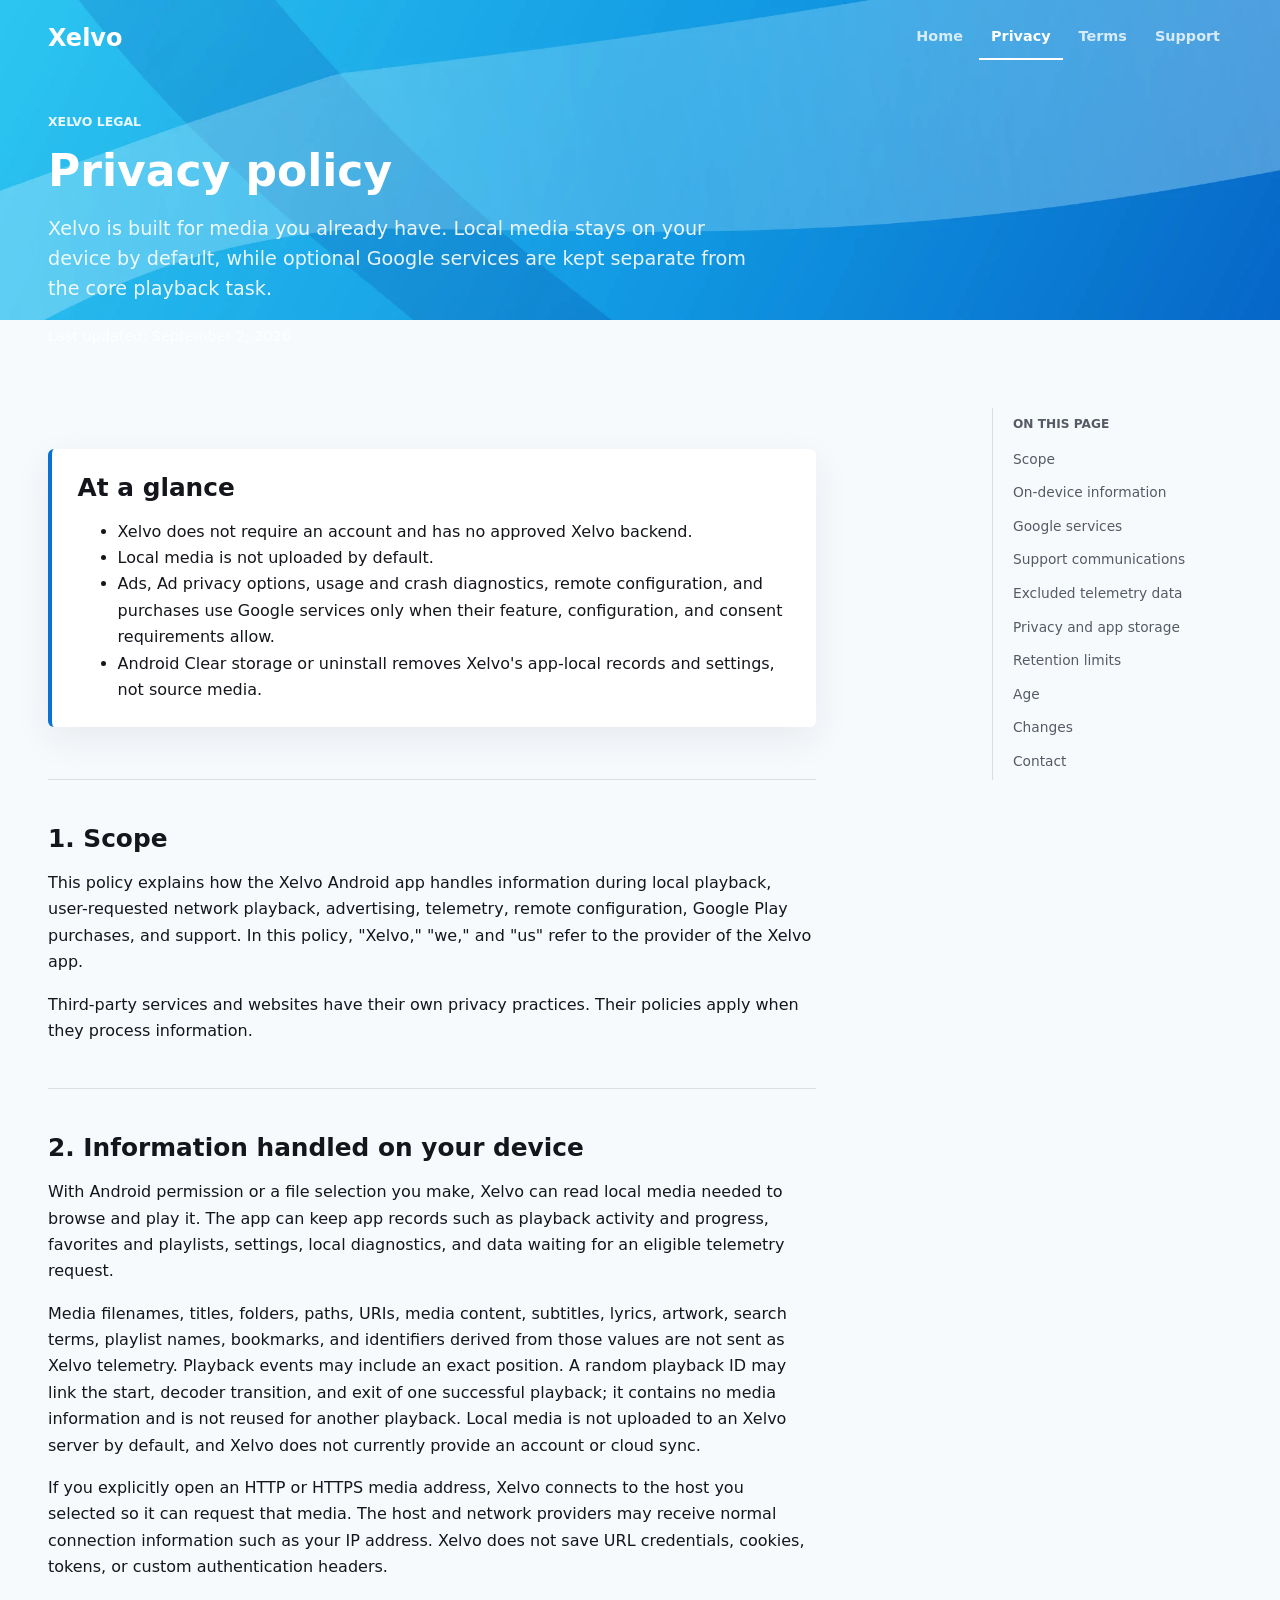
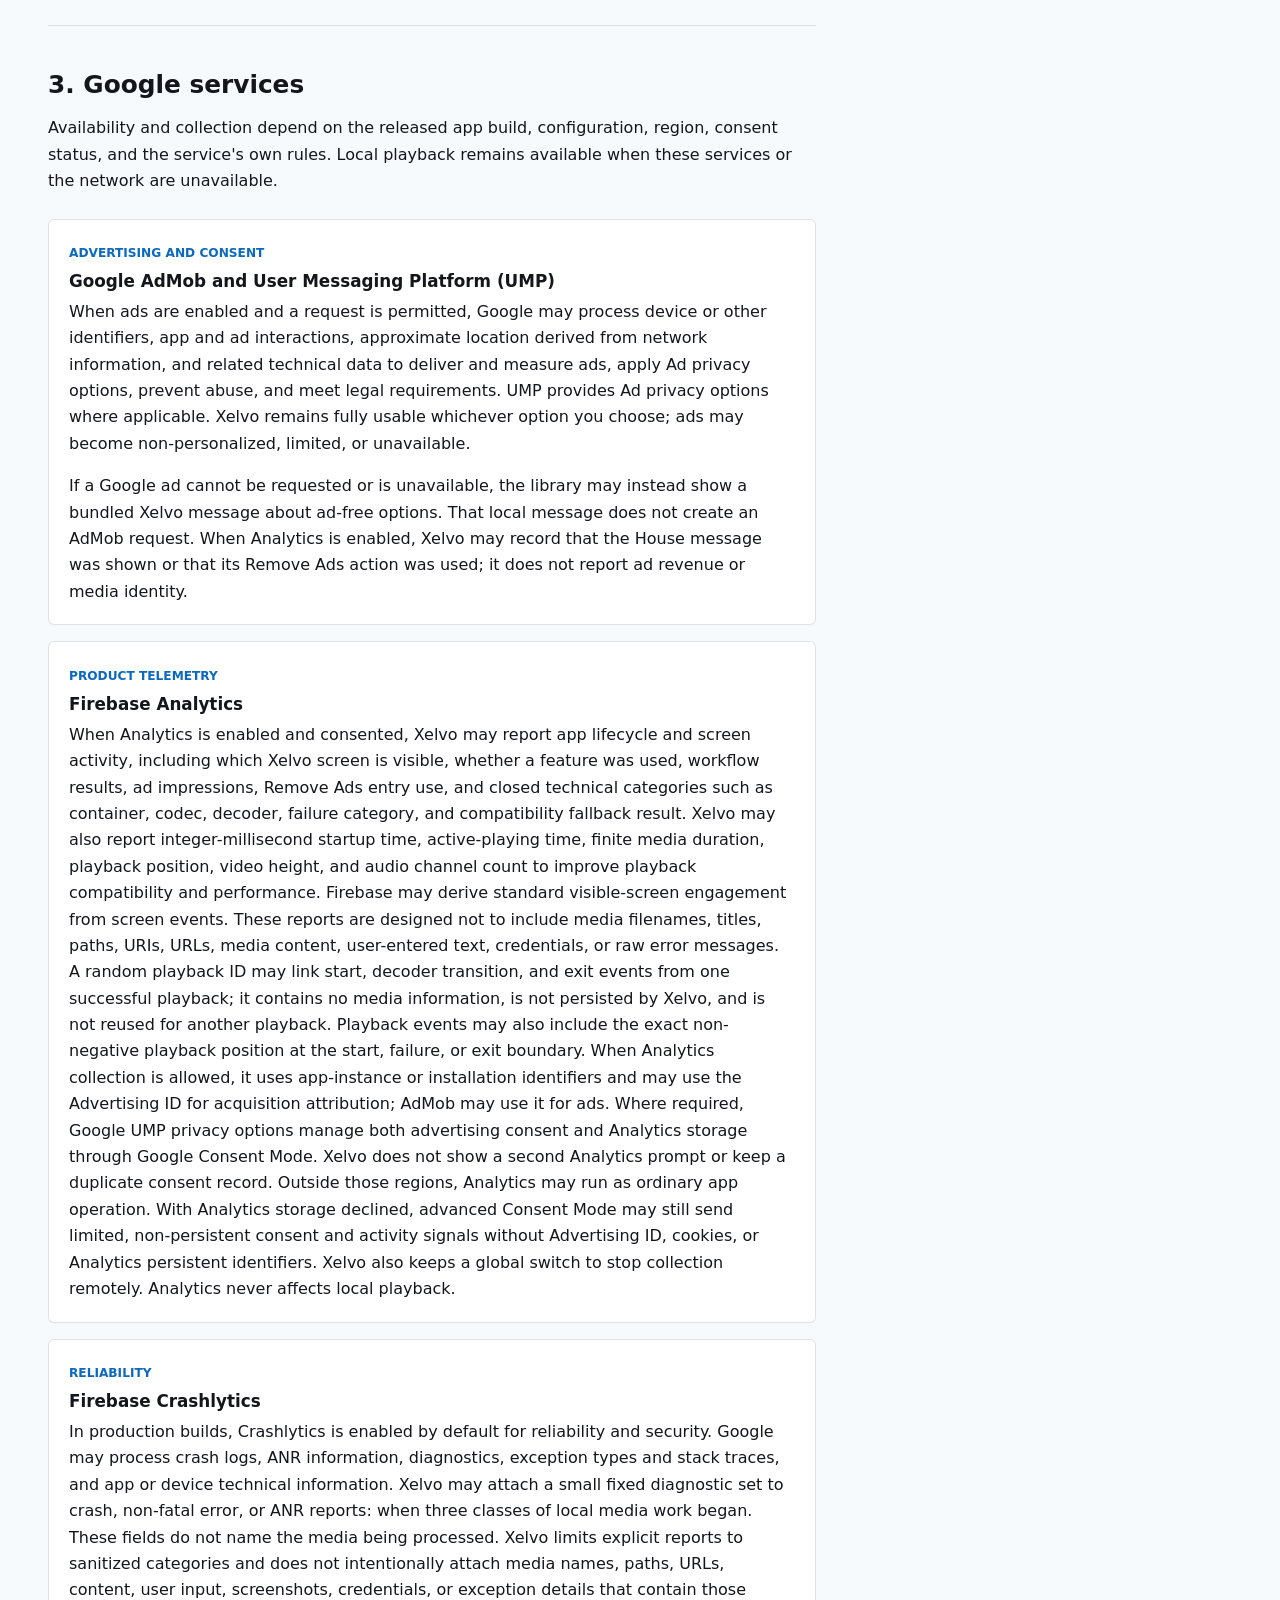
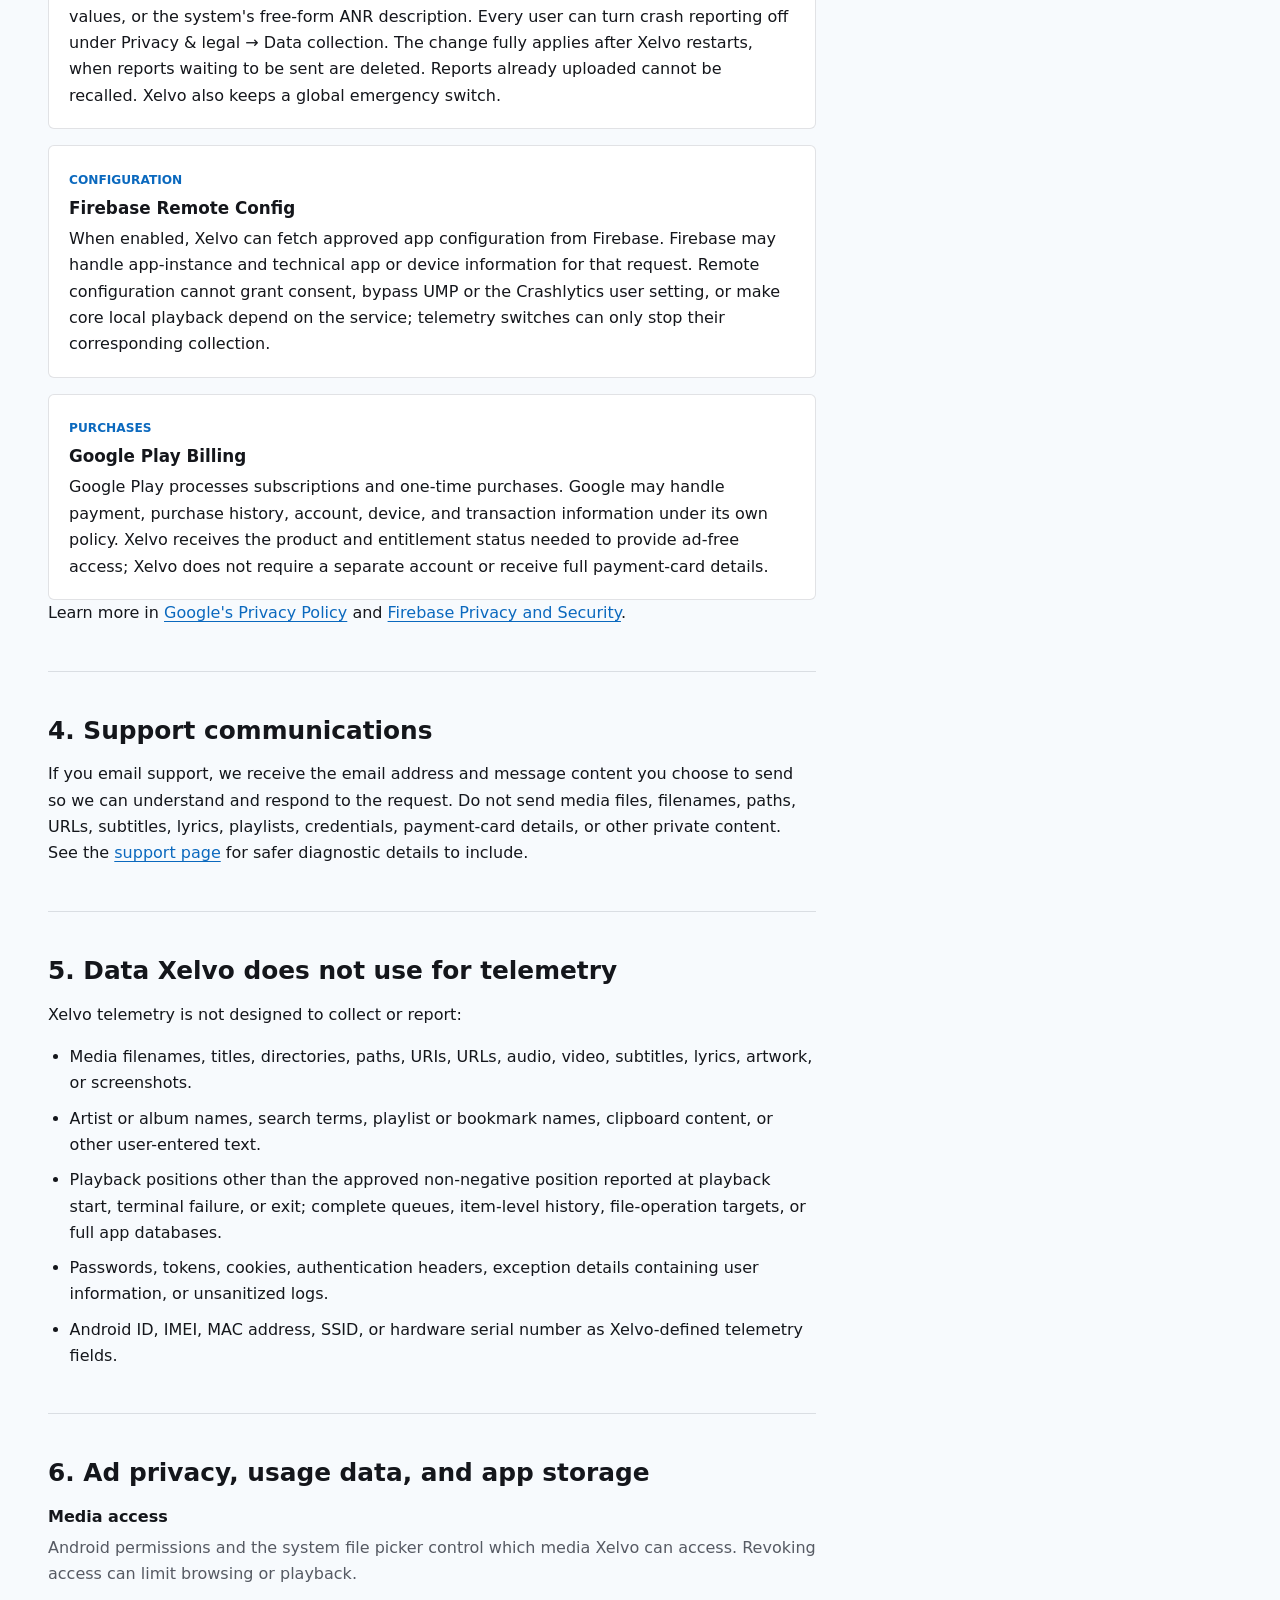
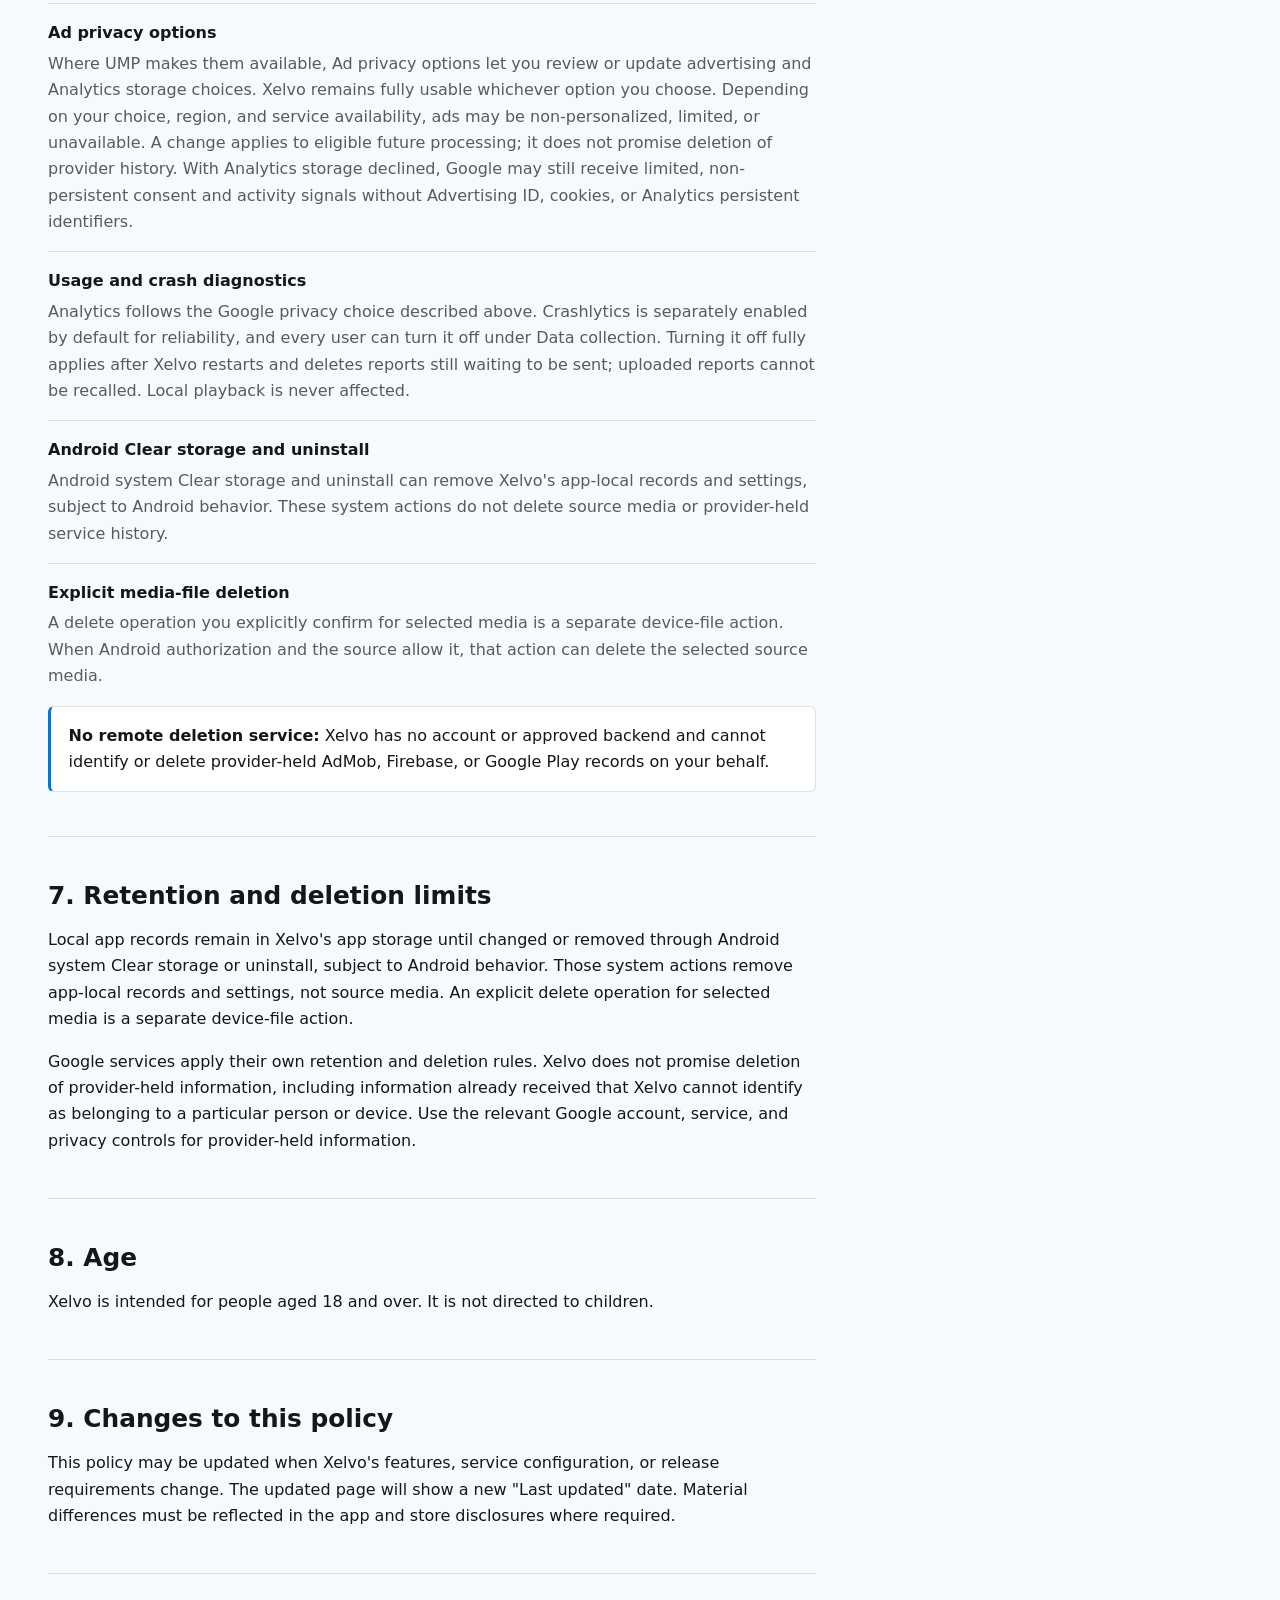
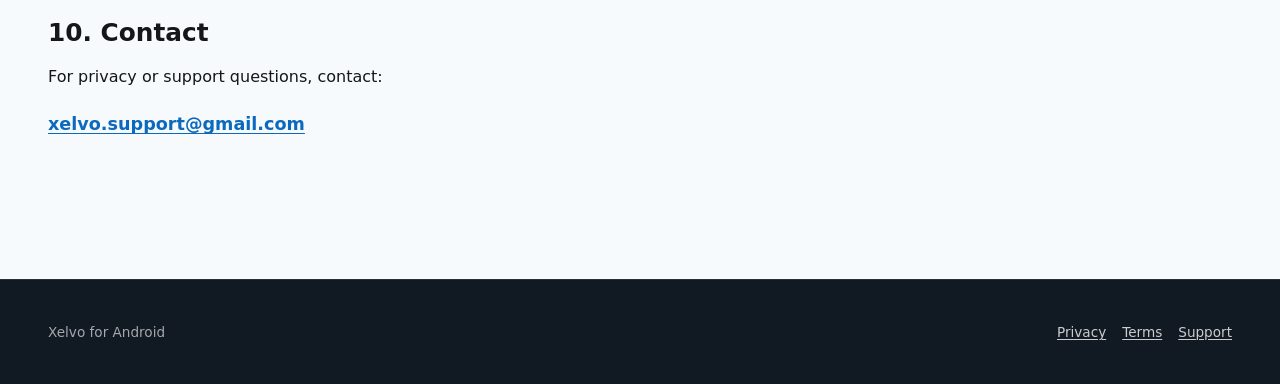
==== privacy.html @ 963b5c9e "Add files via upload" ====
<!doctype html>
<html lang="en">
  <head>
    <meta charset="utf-8">
    <meta name="viewport" content="width=device-width, initial-scale=1">
    <meta
      name="description"
      content="Privacy policy for Xelvo, an Android local media player."
    >
    <link rel="canonical" href="https://xelvo-org.github.io/privacy.html">
    <link rel="stylesheet" href="assets/site.css">
    <title>Privacy Policy | Xelvo</title>
  </head>
  <body>
    <a class="skip-link" href="#main-content">Skip to content</a>
    <header class="site-header">
      <div class="header-inner">
        <div class="identity-row">
          <a class="header-mark" href="index.html">Xelvo</a>
          <nav class="site-nav" aria-label="Primary">
            <ul>
              <li><a href="index.html">Home</a></li>
              <li><a href="privacy.html" aria-current="page">Privacy</a></li>
              <li><a href="terms.html">Terms</a></li>
              <li><a href="support.html">Support</a></li>
            </ul>
          </nav>
        </div>
      </div>
    </header>

    <div class="page-ribbon" aria-hidden="true"></div>

    <div class="page-shell">
      <main id="main-content" class="page-main">
        <header class="page-intro">
          <p class="eyebrow">Xelvo legal</p>
          <h1>Privacy policy</h1>
          <p class="lede">
            Xelvo is built for media you already have. Local media stays on your
            device by default, while optional Google services are kept separate
            from the core playback task.
          </p>
          <p class="meta">Last updated: September 2, 2026</p>
        </header>

        <div class="summary-band" aria-labelledby="privacy-summary">
          <h2 id="privacy-summary">At a glance</h2>
          <ul>
            <li>Xelvo does not require an account and has no approved Xelvo backend.</li>
            <li>Local media is not uploaded by default.</li>
            <li>
              Ads, Ad privacy options, usage and crash diagnostics, remote
              configuration, and purchases use Google services only when their
              feature, configuration, and consent requirements allow.
            </li>
            <li>
              Android Clear storage or uninstall removes Xelvo's app-local records
              and settings, not source media.
            </li>
          </ul>
        </div>

        <section id="scope" class="content-section">
          <h2>1. Scope</h2>
          <p>
            This policy explains how the Xelvo Android app handles information
            during local playback, user-requested network playback, advertising,
            telemetry, remote configuration, Google Play purchases, and support.
            In this policy, "Xelvo," "we," and "us" refer to the provider of the
            Xelvo app.
          </p>
          <p>
            Third-party services and websites have their own privacy practices.
            Their policies apply when they process information.
          </p>
        </section>

        <section id="on-device" class="content-section">
          <h2>2. Information handled on your device</h2>
          <p>
            With Android permission or a file selection you make, Xelvo can read
            local media needed to browse and play it. The app can keep app records
            such as playback activity and progress, favorites and playlists,
            settings, local diagnostics, and data waiting for an eligible
            telemetry request.
          </p>
          <p>
            Media filenames, titles, folders, paths, URIs, media content,
            subtitles, lyrics, artwork, search terms, playlist names, bookmarks,
            and identifiers derived from those values are not sent as Xelvo telemetry.
            Playback events may include an exact position. A random playback ID may link the
            start, decoder transition, and exit of one successful playback; it contains no
            media information and is not reused for another playback. Local
            media is not uploaded to an Xelvo server by default, and Xelvo does
            not currently provide an account or cloud sync.
          </p>
          <p>
            If you explicitly open an HTTP or HTTPS media address, Xelvo connects
            to the host you selected so it can request that media. The host and
            network providers may receive normal connection information such as
            your IP address. Xelvo does not save URL credentials, cookies, tokens,
            or custom authentication headers.
          </p>
        </section>

        <section id="services" class="content-section">
          <h2>3. Google services</h2>
          <p>
            Availability and collection depend on the released app build,
            configuration, region, consent status, and the service's own rules.
            Local playback remains available when these services or the network
            are unavailable.
          </p>

          <div class="service-list">
            <article class="service">
              <span class="service-label">Advertising and consent</span>
              <h3>Google AdMob and User Messaging Platform (UMP)</h3>
              <p>
                When ads are enabled and a request is permitted, Google may
                process device or other identifiers, app and ad interactions,
                approximate location derived from network information, and
                related technical data to deliver and measure ads, apply Ad
                privacy options, prevent abuse, and meet legal requirements. UMP
                provides Ad privacy options where applicable. Xelvo remains fully
                usable whichever option you choose; ads may become
                non-personalized, limited, or unavailable.
              </p>
              <p>If a Google ad cannot be requested or is unavailable, the library may instead show a bundled Xelvo message about ad-free options. That local message does not create an AdMob request. When Analytics is enabled, Xelvo may record that the House message was shown or that its Remove Ads action was used; it does not report ad revenue or media identity.</p>
            </article>

            <article class="service">
              <span class="service-label">Product telemetry</span>
              <h3>Firebase Analytics</h3>
              <p>
                When Analytics is enabled and consented, Xelvo may report app
                lifecycle and screen activity, including which Xelvo screen is visible,
                whether a feature was used, workflow results, ad impressions, Remove Ads entry use, and closed technical categories such as container, codec, decoder, failure
                category, and compatibility fallback result. Xelvo may also report integer-millisecond startup time, active-playing time, finite media duration, playback position, video height, and audio channel count to improve playback compatibility and performance. Firebase may derive standard
                visible-screen engagement from screen events. These reports are
                designed not to include media filenames, titles, paths, URIs, URLs,
                media content, user-entered text, credentials, or raw error messages.
                A random playback ID may link start, decoder transition, and exit events from one successful playback; it contains no media information, is not persisted by Xelvo, and is not reused for another playback. Playback events may also include the exact non-negative playback position at the start, failure, or exit boundary. When Analytics collection is
                allowed, it uses app-instance or installation identifiers and
                may use the Advertising ID for acquisition attribution; AdMob
                may use it for ads. Where required, Google UMP privacy options
                manage both advertising consent and Analytics storage through
                Google Consent Mode. Xelvo does not show a second Analytics
                prompt or keep a duplicate consent record. Outside those
                regions, Analytics may run as ordinary app operation. With
                Analytics storage declined, advanced Consent Mode may still
                send limited, non-persistent consent and activity signals
                without Advertising ID, cookies, or Analytics persistent
                identifiers. Xelvo also keeps a global switch to stop collection remotely.
                Analytics never affects local playback.
              </p>
            </article>

            <article class="service">
              <span class="service-label">Reliability</span>
              <h3>Firebase Crashlytics</h3>
              <p>
                In production builds, Crashlytics is enabled by default for
                reliability and security. Google may process crash logs, ANR information,
                diagnostics, exception types and stack traces, and app or device technical information. Xelvo
                may attach a small fixed diagnostic set to crash, non-fatal
                error, or ANR reports: when three classes of local media work
                began. These fields do not name the media being processed.
                Xelvo limits explicit reports to
                sanitized categories and does not
                intentionally attach media names, paths, URLs, content, user
                input, screenshots, credentials, or exception details that contain those values, or the system's
                free-form ANR description. Every user can turn
                crash reporting off under Privacy &amp; legal → Data
                collection. The change fully applies after Xelvo restarts, when
                reports waiting to be sent are deleted.
                Reports already uploaded cannot be recalled. Xelvo also keeps
                a global emergency switch.
              </p>
            </article>

            <article class="service">
              <span class="service-label">Configuration</span>
              <h3>Firebase Remote Config</h3>
              <p>
                When enabled, Xelvo can fetch approved app configuration from
                Firebase. Firebase may handle app-instance and technical app or
                device information for that request. Remote configuration cannot
                grant consent, bypass UMP or the Crashlytics user setting, or
                make core local playback depend on the service; telemetry
                switches can only stop their corresponding collection.
              </p>
            </article>

            <article class="service">
              <span class="service-label">Purchases</span>
              <h3>Google Play Billing</h3>
              <p>
                Google Play processes subscriptions and one-time purchases.
                Google may handle payment, purchase history, account, device, and
                transaction information under its own policy. Xelvo receives the
                product and entitlement status needed to provide ad-free access;
                Xelvo does not require a separate account or receive full
                payment-card details.
              </p>
            </article>
          </div>

          <p>
            Learn more in
            <a href="https://policies.google.com/privacy">Google's Privacy Policy</a>
            and
            <a href="https://firebase.google.com/support/privacy">Firebase Privacy and Security</a>.
          </p>
        </section>

        <section id="support" class="content-section">
          <h2>4. Support communications</h2>
          <p>
            If you email support, we receive the email address and message content
            you choose to send so we can understand and respond to the request.
            Do not send media files, filenames, paths, URLs, subtitles, lyrics,
            playlists, credentials, payment-card details, or other private
            content. See the <a href="support.html">support page</a> for safer
            diagnostic details to include.
          </p>
        </section>

        <section id="excluded-data" class="content-section">
          <h2>5. Data Xelvo does not use for telemetry</h2>
          <p>Xelvo telemetry is not designed to collect or report:</p>
          <ul>
            <li>
              Media filenames, titles, directories, paths, URIs, URLs, audio,
              video, subtitles, lyrics, artwork, or screenshots.
            </li>
            <li>
              Artist or album names, search terms, playlist or bookmark names,
              clipboard content, or other user-entered text.
            </li>
            <li>
              Playback positions other than the approved non-negative position
              reported at playback start, terminal failure, or exit; complete queues, item-level history,
              file-operation targets, or full app databases.
            </li>
            <li>
              Passwords, tokens, cookies, authentication headers, exception
              details containing user information, or unsanitized logs.
            </li>
            <li>
              Android ID, IMEI, MAC address, SSID, or hardware serial number as
              Xelvo-defined telemetry fields.
            </li>
          </ul>
        </section>

        <section id="controls" class="content-section">
          <h2>6. Ad privacy, usage data, and app storage</h2>
          <dl class="plain-definition">
            <div>
              <dt>Media access</dt>
              <dd>
                Android permissions and the system file picker control which media
                Xelvo can access. Revoking access can limit browsing or playback.
              </dd>
            </div>
            <div>
              <dt>Ad privacy options</dt>
              <dd>
                Where UMP makes them available, Ad privacy options let you review
                or update advertising and Analytics storage choices. Xelvo
                remains fully usable whichever option you choose. Depending on
                your choice, region, and service availability, ads may be
                non-personalized, limited, or unavailable. A change applies to
                eligible future processing; it does not promise deletion of
                provider history. With Analytics storage declined, Google may
                still receive limited, non-persistent consent and activity
                signals without Advertising ID, cookies, or Analytics
                persistent identifiers.
              </dd>
            </div>
            <div>
              <dt>Usage and crash diagnostics</dt>
              <dd>
                Analytics follows the Google privacy choice described above.
                Crashlytics is separately enabled by default for reliability,
                and every user can turn it off under Data collection. Turning it
                off fully applies after Xelvo restarts and deletes reports still
                waiting to be sent; uploaded reports cannot be recalled. Local
                playback is never affected.
              </dd>
            </div>
            <div>
              <dt>Android Clear storage and uninstall</dt>
              <dd>
                Android system Clear storage and uninstall can remove Xelvo's
                app-local records and settings, subject to Android behavior.
                These system actions do not delete source media or provider-held
                service history.
              </dd>
            </div>
            <div>
              <dt>Explicit media-file deletion</dt>
              <dd>
                A delete operation you explicitly confirm for selected media is a
                separate device-file action. When Android authorization and the
                source allow it, that action can delete the selected source media.
              </dd>
            </div>
          </dl>

          <p class="note">
            <strong>No remote deletion service:</strong> Xelvo has no account or
            approved backend and cannot identify or delete provider-held AdMob,
            Firebase, or Google Play records on your behalf.
          </p>
        </section>

        <section id="retention" class="content-section">
          <h2>7. Retention and deletion limits</h2>
          <p>
            Local app records remain in Xelvo's app storage until changed or
            removed through Android system Clear storage or uninstall, subject to
            Android behavior. Those system actions remove app-local records and
            settings, not source media. An explicit delete operation for selected
            media is a separate device-file action.
          </p>
          <p>
            Google services apply their own retention and deletion rules. Xelvo
            does not promise deletion of provider-held information, including
            information already received that Xelvo cannot identify as belonging
            to a particular person or device. Use the relevant Google account,
            service, and privacy controls for provider-held information.
          </p>
        </section>

        <section id="age" class="content-section">
          <h2>8. Age</h2>
          <p>
            Xelvo is intended for people aged 18 and over. It is not directed to
            children.
          </p>
        </section>

        <section id="changes" class="content-section">
          <h2>9. Changes to this policy</h2>
          <p>
            This policy may be updated when Xelvo's features, service
            configuration, or release requirements change. The updated page will
            show a new "Last updated" date. Material differences must be reflected
            in the app and store disclosures where required.
          </p>
        </section>

        <section id="contact" class="content-section">
          <h2>10. Contact</h2>
          <p>For privacy or support questions, contact:</p>
          <p class="contact-line">
            <a href="mailto:xelvo.support@gmail.com">xelvo.support@gmail.com</a>
          </p>
        </section>
      </main>

      <nav class="toc" aria-label="On this page">
        <p class="toc-title">On this page</p>
        <ul>
          <li><a href="#scope">Scope</a></li>
          <li><a href="#on-device">On-device information</a></li>
          <li><a href="#services">Google services</a></li>
          <li><a href="#support">Support communications</a></li>
          <li><a href="#excluded-data">Excluded telemetry data</a></li>
          <li><a href="#controls">Privacy and app storage</a></li>
          <li><a href="#retention">Retention limits</a></li>
          <li><a href="#age">Age</a></li>
          <li><a href="#changes">Changes</a></li>
          <li><a href="#contact">Contact</a></li>
        </ul>
      </nav>
    </div>

    <footer class="site-footer">
      <div class="footer-inner">
        <p class="footer-copy">Xelvo for Android</p>
        <nav aria-label="Footer">
          <ul class="footer-nav">
            <li><a href="privacy.html">Privacy</a></li>
            <li><a href="terms.html">Terms</a></li>
            <li><a href="support.html">Support</a></li>
          </ul>
        </nav>
      </div>
    </footer>
  </body>
</html>
---- assets/site.css ----
:root {
  color-scheme: light;
  --paper: #f7fafd;
  --surface: #ffffff;
  --ink: #14161b;
  --muted: #565a63;
  --line: rgba(14, 23, 41, 0.12);
  --brand: #0873d5;
  --brand-strong: #0b69be;
  --brand-soft: rgba(8, 115, 213, 0.07);
  --focus: #0873d5;
  --ribbon-art: url("xelvo-ribbon.webp");
  --content: 74rem;
  --text: 48rem;
}

* {
  box-sizing: border-box;
}

html {
  width: 100%;
  max-width: 100%;
  scroll-behavior: smooth;
}

body {
  width: 100%;
  max-width: 100%;
  min-width: 0;
  margin: 0;
  overflow-x: hidden;
  background: var(--paper);
  color: var(--ink);
  font-family:
    Inter, ui-sans-serif, system-ui, -apple-system, BlinkMacSystemFont, "Segoe UI",
    sans-serif;
  font-size: 1rem;
  line-height: 1.65;
  text-rendering: optimizeLegibility;
}

.home-page {
  display: grid;
  min-height: 100svh;
  grid-template-rows: auto minmax(0, 1fr) auto;
  background-color: var(--brand);
  background-image: var(--ribbon-art);
  background-position: right center;
  background-repeat: no-repeat;
  background-size: cover;
}

a {
  color: var(--brand-strong);
  text-decoration-thickness: 0.08em;
  text-underline-offset: 0.18em;
}

a:hover {
  color: var(--brand);
}

a:focus-visible,
button:focus-visible {
  border-radius: 2px;
  outline: 3px solid var(--focus);
  outline-offset: 3px;
}

.skip-link {
  position: fixed;
  z-index: 100;
  top: 0.75rem;
  left: 0.75rem;
  padding: 0.65rem 0.85rem;
  background: var(--ink);
  color: var(--surface);
  transform: translateY(-180%);
}

.skip-link:focus {
  color: var(--surface);
  transform: translateY(0);
}

.site-header {
  position: absolute;
  z-index: 10;
  width: 100%;
  background: transparent;
}

.header-inner {
  width: min(calc(100vw - 2.5rem), var(--content));
  margin: 0 auto;
}

.identity-row {
  display: flex;
  min-height: 4.75rem;
  align-items: center;
  justify-content: space-between;
  gap: 1.5rem;
}

.header-mark {
  flex: 0 0 auto;
  color: var(--surface);
  font-size: 1.5rem;
  font-weight: 800;
  line-height: 1;
  text-decoration: none;
}

.header-mark:hover {
  color: var(--surface);
}

.site-nav ul,
.footer-nav {
  display: flex;
  margin: 0;
  padding: 0;
  align-items: center;
  gap: 0.25rem;
  list-style: none;
}

.site-nav a {
  display: block;
  padding: 0.55rem 0.75rem;
  border-bottom: 2px solid transparent;
  color: rgba(255, 255, 255, 0.78);
  font-size: 0.9rem;
  font-weight: 650;
  text-decoration: none;
}

.site-nav a:hover {
  color: var(--surface);
}

.site-nav a[aria-current="page"] {
  border-bottom-color: var(--surface);
  color: var(--surface);
}

.page-ribbon {
  width: 100vw;
  max-width: 100vw;
  min-height: 20rem;
  background-color: var(--brand);
  background-image: var(--ribbon-art);
  background-position: center;
  background-repeat: no-repeat;
  background-size: cover;
}

.page-shell {
  display: grid;
  width: min(calc(100vw - 2.5rem), var(--content));
  margin: -13rem auto 0;
  grid-template-columns: minmax(0, 1fr) 15rem;
  gap: 5rem;
}

.page-main {
  min-width: 0;
  padding: 0 0 6rem;
}

.page-intro {
  min-height: 13rem;
  max-width: var(--text);
  padding: 0 0 2.75rem;
  color: var(--surface);
}

.support-page .page-ribbon {
  min-height: 23rem;
}

.support-page .page-shell {
  margin-top: -16rem;
}

.support-page .page-intro {
  min-height: 16rem;
}

.eyebrow {
  margin: 0 0 0.8rem;
  color: var(--brand);
  font-size: 0.78rem;
  font-weight: 800;
  letter-spacing: 0;
  text-transform: uppercase;
}

h1,
h2,
h3 {
  margin-top: 0;
  color: var(--ink);
  line-height: 1.2;
  letter-spacing: 0;
}

h1 {
  max-width: 18ch;
  margin-bottom: 1rem;
  font-size: 2.75rem;
  font-weight: 760;
}

.page-intro h1,
.page-intro .eyebrow,
.page-intro .lede,
.page-intro .meta {
  color: var(--surface);
}

.page-intro .eyebrow,
.page-intro .lede,
.page-intro .meta {
  opacity: 0.9;
}

h2 {
  margin-bottom: 1rem;
  font-size: 1.55rem;
  font-weight: 740;
}

h3 {
  margin-bottom: 0.5rem;
  font-size: 1.05rem;
  font-weight: 730;
}

p,
ul,
ol,
dl {
  margin-top: 0;
}

.lede {
  max-width: 44rem;
  margin-bottom: 1.35rem;
  color: var(--muted);
  font-size: 1.2rem;
  line-height: 1.55;
}

.meta {
  margin-bottom: 0;
  color: var(--muted);
  font-size: 0.9rem;
}

.summary-band {
  max-width: var(--text);
  margin: 3.5rem 0 3.25rem;
  padding: 1.5rem 1.6rem;
  border: 0;
  border-left: 4px solid var(--brand);
  border-radius: 6px;
  background: var(--surface);
  box-shadow: 0 12px 36px rgba(14, 23, 41, 0.07);
}

.summary-band p:last-child,
.summary-band ul:last-child {
  margin-bottom: 0;
}

.content-section {
  max-width: var(--text);
  padding: 2.75rem 0;
  border-top: 1px solid var(--line);
  scroll-margin-top: 1.5rem;
}

.content-section > :last-child {
  margin-bottom: 0;
}

.content-section li + li {
  margin-top: 0.55rem;
}

.content-section ul,
.content-section ol {
  padding-left: 1.35rem;
}

.service-list {
  display: grid;
  gap: 1rem;
  margin: 1.5rem 0 0;
}

.service {
  padding: 1.2rem 1.25rem;
  border: 1px solid var(--line);
  border-radius: 6px;
  background: var(--surface);
}

.service p:last-child {
  margin-bottom: 0;
}

.service-label {
  display: inline-block;
  margin-bottom: 0.5rem;
  color: var(--brand-strong);
  font-size: 0.76rem;
  font-weight: 800;
  text-transform: uppercase;
}

.plain-definition {
  margin-bottom: 0;
}

.plain-definition div {
  padding: 1rem 0;
  border-top: 1px solid var(--line);
}

.plain-definition div:first-child {
  padding-top: 0;
  border-top: 0;
}

.plain-definition dt {
  font-weight: 730;
}

.plain-definition dd {
  margin: 0.25rem 0 0;
  color: var(--muted);
}

.note {
  padding: 1rem 1.1rem;
  border: 1px solid var(--line);
  border-left: 3px solid var(--brand);
  border-radius: 6px;
  background: var(--surface);
}

.note strong {
  color: var(--ink);
}

.toc {
  align-self: start;
  margin-top: 18.5rem;
  padding: 0.35rem 0 0.35rem 1.25rem;
  border-left: 1px solid var(--line);
  position: sticky;
  top: 1.5rem;
}

.toc-title {
  margin: 0 0 0.75rem;
  color: var(--muted);
  font-size: 0.76rem;
  font-weight: 800;
  text-transform: uppercase;
}

.toc ul {
  margin: 0;
  padding: 0;
  list-style: none;
}

.toc li + li {
  margin-top: 0.45rem;
}

.toc a {
  color: var(--muted);
  font-size: 0.86rem;
  line-height: 1.35;
  text-decoration: none;
}

.toc a:hover {
  color: var(--brand-strong);
  text-decoration: underline;
  text-underline-offset: 0.18em;
}

.contact-line {
  margin: 1.25rem 0 0;
  font-size: 1.1rem;
  font-weight: 700;
}

.home-main {
  display: grid;
  width: 100%;
  max-width: 100%;
  min-width: 0;
  min-height: 0;
}

.home-hero {
  display: grid;
  width: 100%;
  max-width: 100%;
  grid-template-columns: minmax(0, 1fr);
  min-height: 0;
  align-items: center;
  color: var(--surface);
}

.home-hero-inner {
  min-width: 0;
  max-width: 100%;
  width: min(calc(100vw - 2.5rem), var(--content));
  margin: 0 auto;
  padding: 3rem 0;
  text-align: left;
}

.home-hero h1 {
  max-width: 17ch;
  margin-bottom: 1.1rem;
  color: var(--surface);
  font-size: 3.75rem;
  line-height: 1.08;
}

.product-description {
  max-width: 32rem;
  margin: 0 0 1.75rem;
  color: var(--surface);
  font-size: 1.2rem;
  line-height: 1.55;
  opacity: 0.94;
}

.play-action {
  display: inline-flex;
  min-height: 3.25rem;
  padding: 0.7rem 1rem;
  align-items: center;
  justify-content: center;
  border: 1px solid rgba(255, 255, 255, 0.7);
  border-radius: 6px;
  background: var(--surface);
  line-height: 0;
  text-decoration: none;
}

.play-action img {
  display: block;
  width: 11.45rem;
  height: auto;
}

.play-action:hover {
  background: var(--paper);
}

.play-action:focus-visible {
  outline-color: var(--surface);
}

.site-footer {
  border-top: 1px solid rgba(255, 255, 255, 0.1);
  background: #111923;
}

.home-page .site-header {
  position: relative;
}

.home-page .site-footer {
  border-top: 0;
  background: transparent;
}

.home-page .footer-inner {
  min-height: 5rem;
}

.home-page .footer-copy,
.home-page .footer-nav a {
  color: rgba(255, 255, 255, 0.8);
}

.footer-inner {
  display: flex;
  width: min(calc(100vw - 2.5rem), var(--content));
  min-height: 6.5rem;
  margin: 0 auto;
  align-items: center;
  justify-content: space-between;
  gap: 1.5rem;
}

.footer-copy {
  margin: 0;
  color: rgba(255, 255, 255, 0.62);
  font-size: 0.85rem;
}

.footer-nav {
  gap: 1rem;
}

.footer-nav a {
  color: rgba(255, 255, 255, 0.78);
  font-size: 0.85rem;
}

@media (max-width: 56rem) {
  .identity-row {
    min-height: 4.5rem;
    padding: 0;
  }

  .site-nav {
    width: auto;
    min-width: 0;
    flex: 1 1 0;
  }

  .site-nav ul {
    display: grid;
    width: 100%;
    grid-template-columns: repeat(4, minmax(0, 1fr));
    gap: 0.25rem;
  }

  .site-nav a {
    margin: 0;
    padding: 0.6rem 0.15rem;
    text-align: center;
  }

  .page-shell {
    display: block;
  }

  .page-main {
    padding-top: 0;
  }

  .toc {
    display: none;
  }

}

@media (max-width: 38rem) {
  .header-inner,
  .page-shell,
  .home-hero-inner,
  .footer-inner {
    width: min(calc(100vw - 2rem), var(--content));
  }

  .identity-row {
    gap: 0.75rem;
  }

  .header-mark {
    font-size: 1.3rem;
  }

  .site-nav a {
    margin: 0;
    padding: 0.55rem 0;
    font-size: 0.8rem;
  }

  .page-main {
    padding: 0 0 4.5rem;
  }

  .page-ribbon {
    min-height: 25rem;
    background-position: 42% center;
  }

  .page-shell {
    margin-top: -18rem;
  }

  .page-intro {
    min-height: 18rem;
    padding-bottom: 2rem;
  }

  .support-page .page-ribbon {
    min-height: 30rem;
  }

  .support-page .page-shell {
    margin-top: -23rem;
  }

  .support-page .page-intro {
    min-height: 23rem;
  }

  .home-hero {
    min-height: 0;
  }

  .home-hero-inner {
    width: min(calc(100vw - 2rem), var(--content));
    padding: 2.5rem 0;
  }

  .home-hero h1 {
    font-size: 2.5rem;
  }

  .product-description {
    width: 100%;
    min-width: 0;
    max-width: 100%;
    margin-bottom: 1.35rem;
    font-size: 1.12rem;
    overflow-wrap: break-word;
  }

  h1 {
    font-size: 2.1rem;
  }

  h2 {
    font-size: 1.35rem;
  }

  .lede {
    font-size: 1.08rem;
  }

  .summary-band {
    margin: 2.5rem 0;
    padding: 1.15rem 1.1rem;
  }

  .content-section {
    padding: 2.25rem 0;
  }

  .service {
    padding: 1rem;
  }

  .footer-inner {
    padding: 1.5rem 0;
    align-items: flex-start;
    flex-direction: column;
  }

  .footer-nav {
    flex-wrap: wrap;
  }

  .home-page .footer-inner {
    min-height: 4.5rem;
    padding: 1rem 0;
    align-items: center;
    flex-direction: row;
  }
}

@media (prefers-reduced-motion: reduce) {
  html {
    scroll-behavior: auto;
  }
}
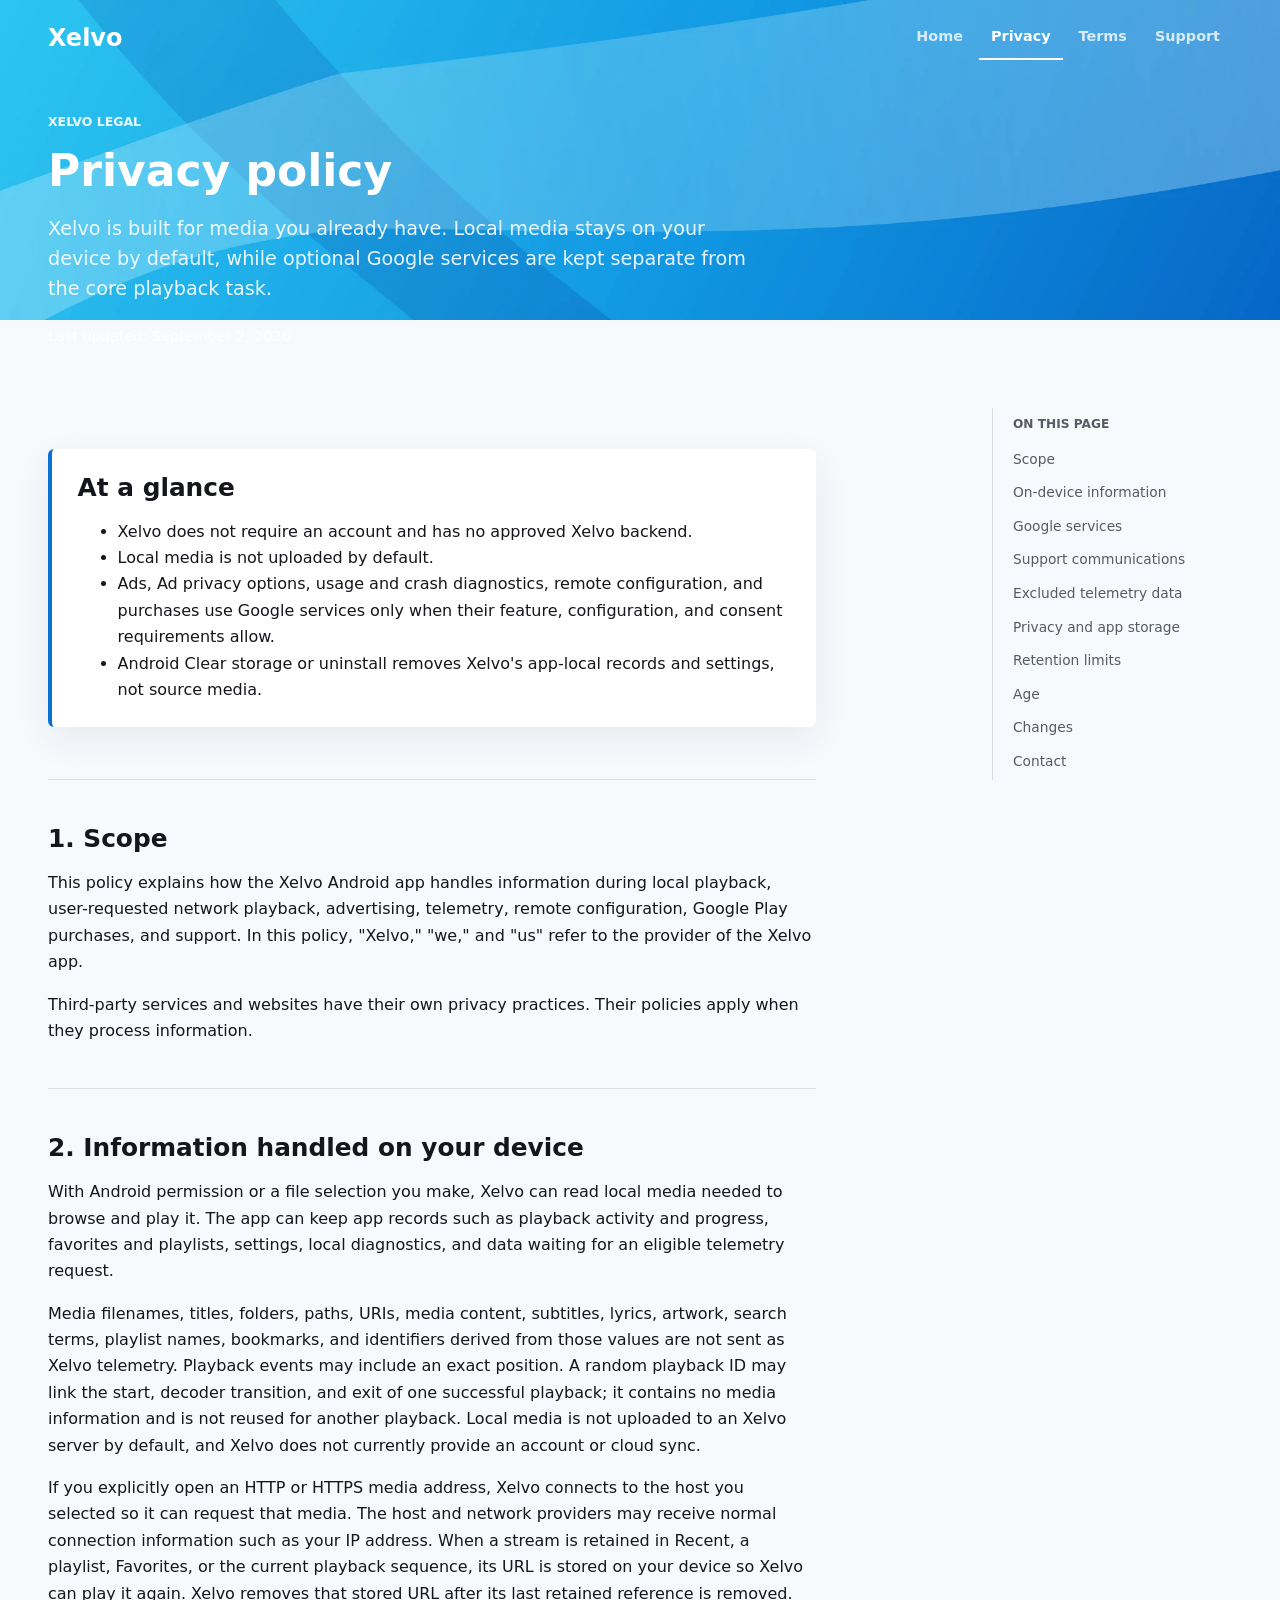
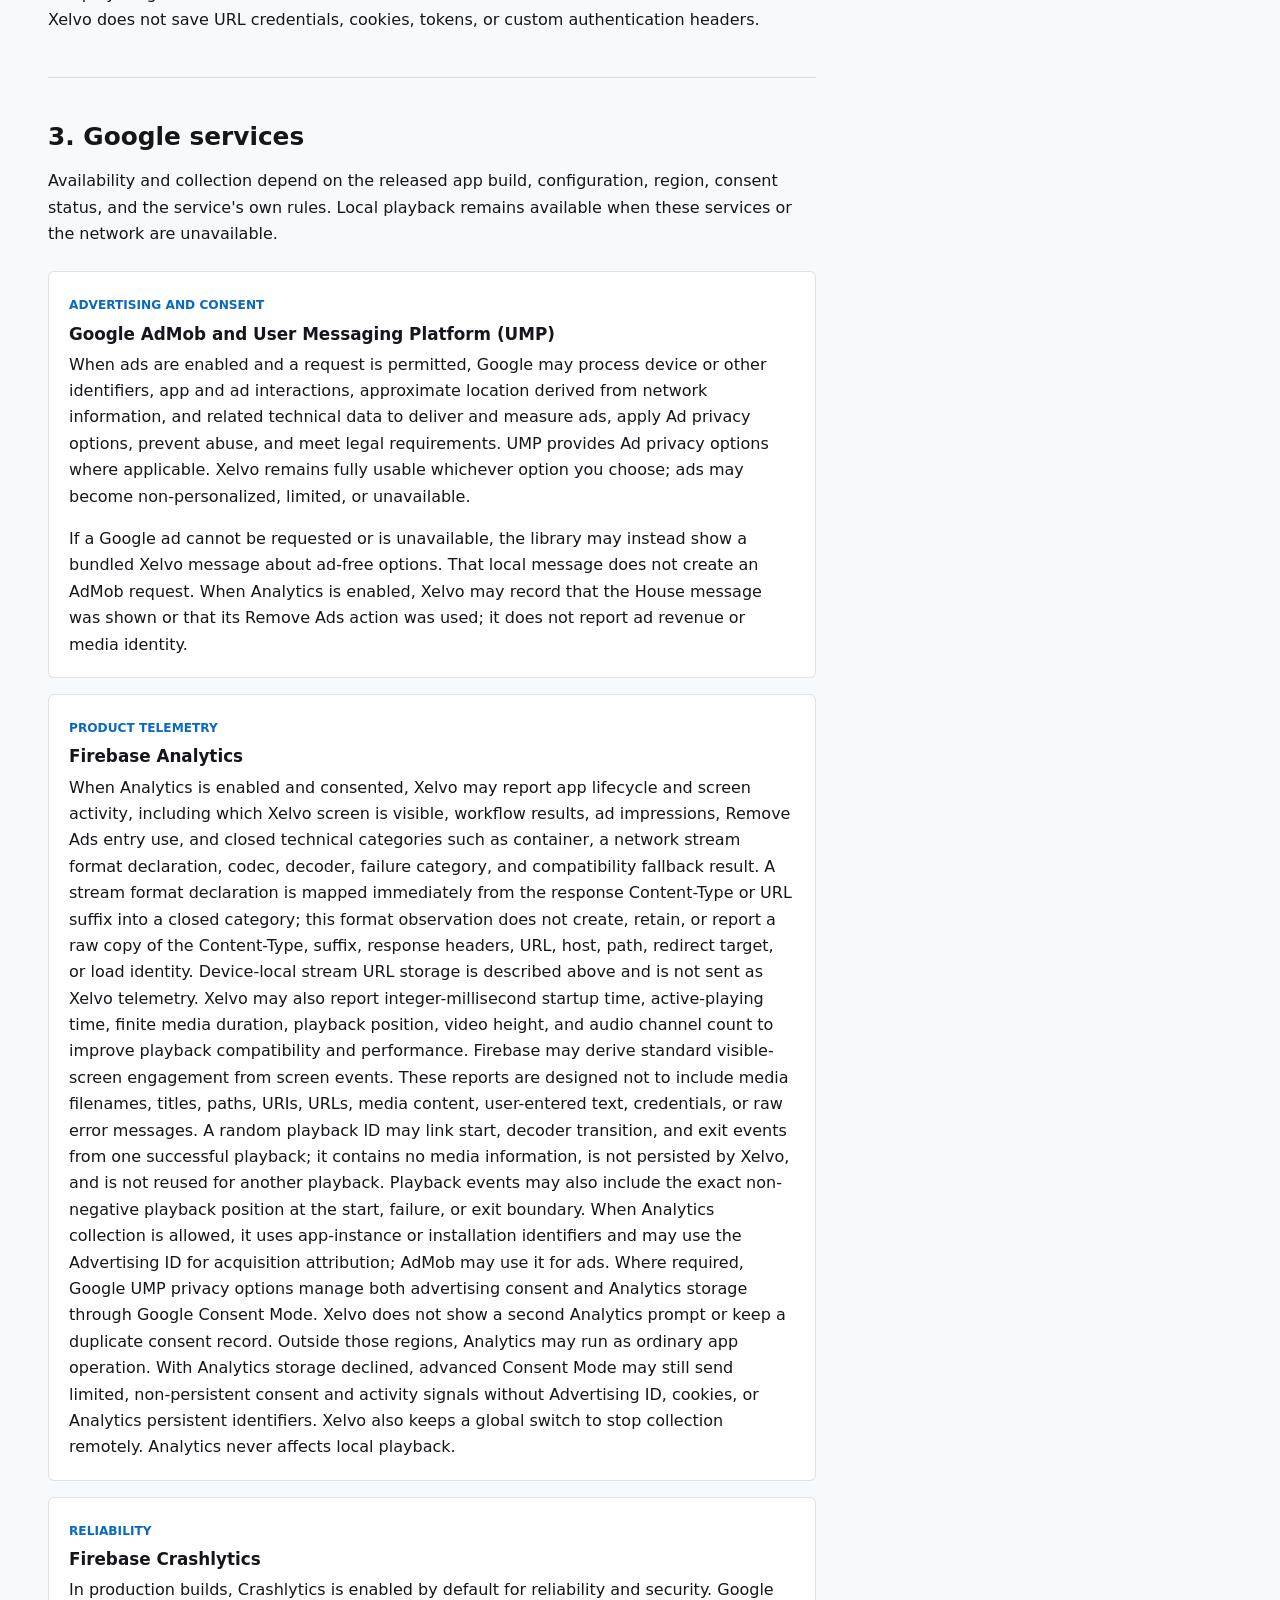
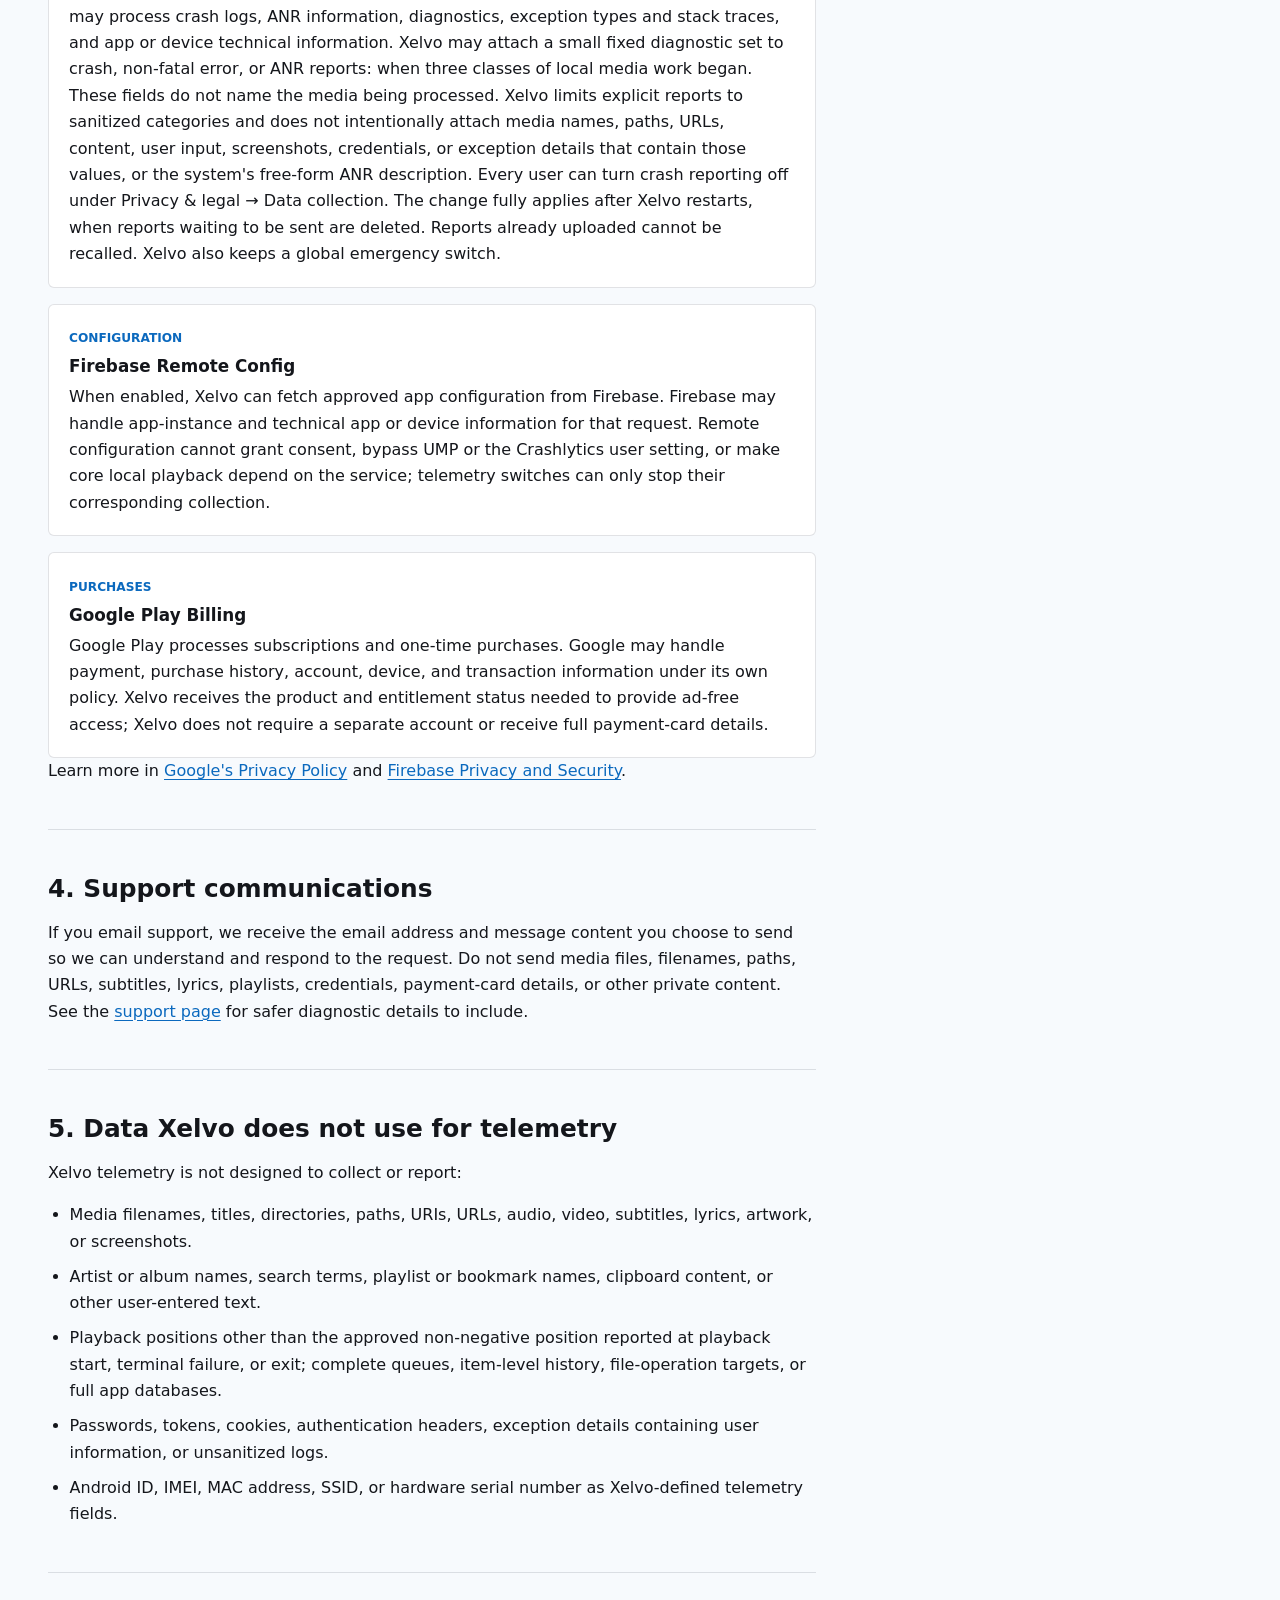
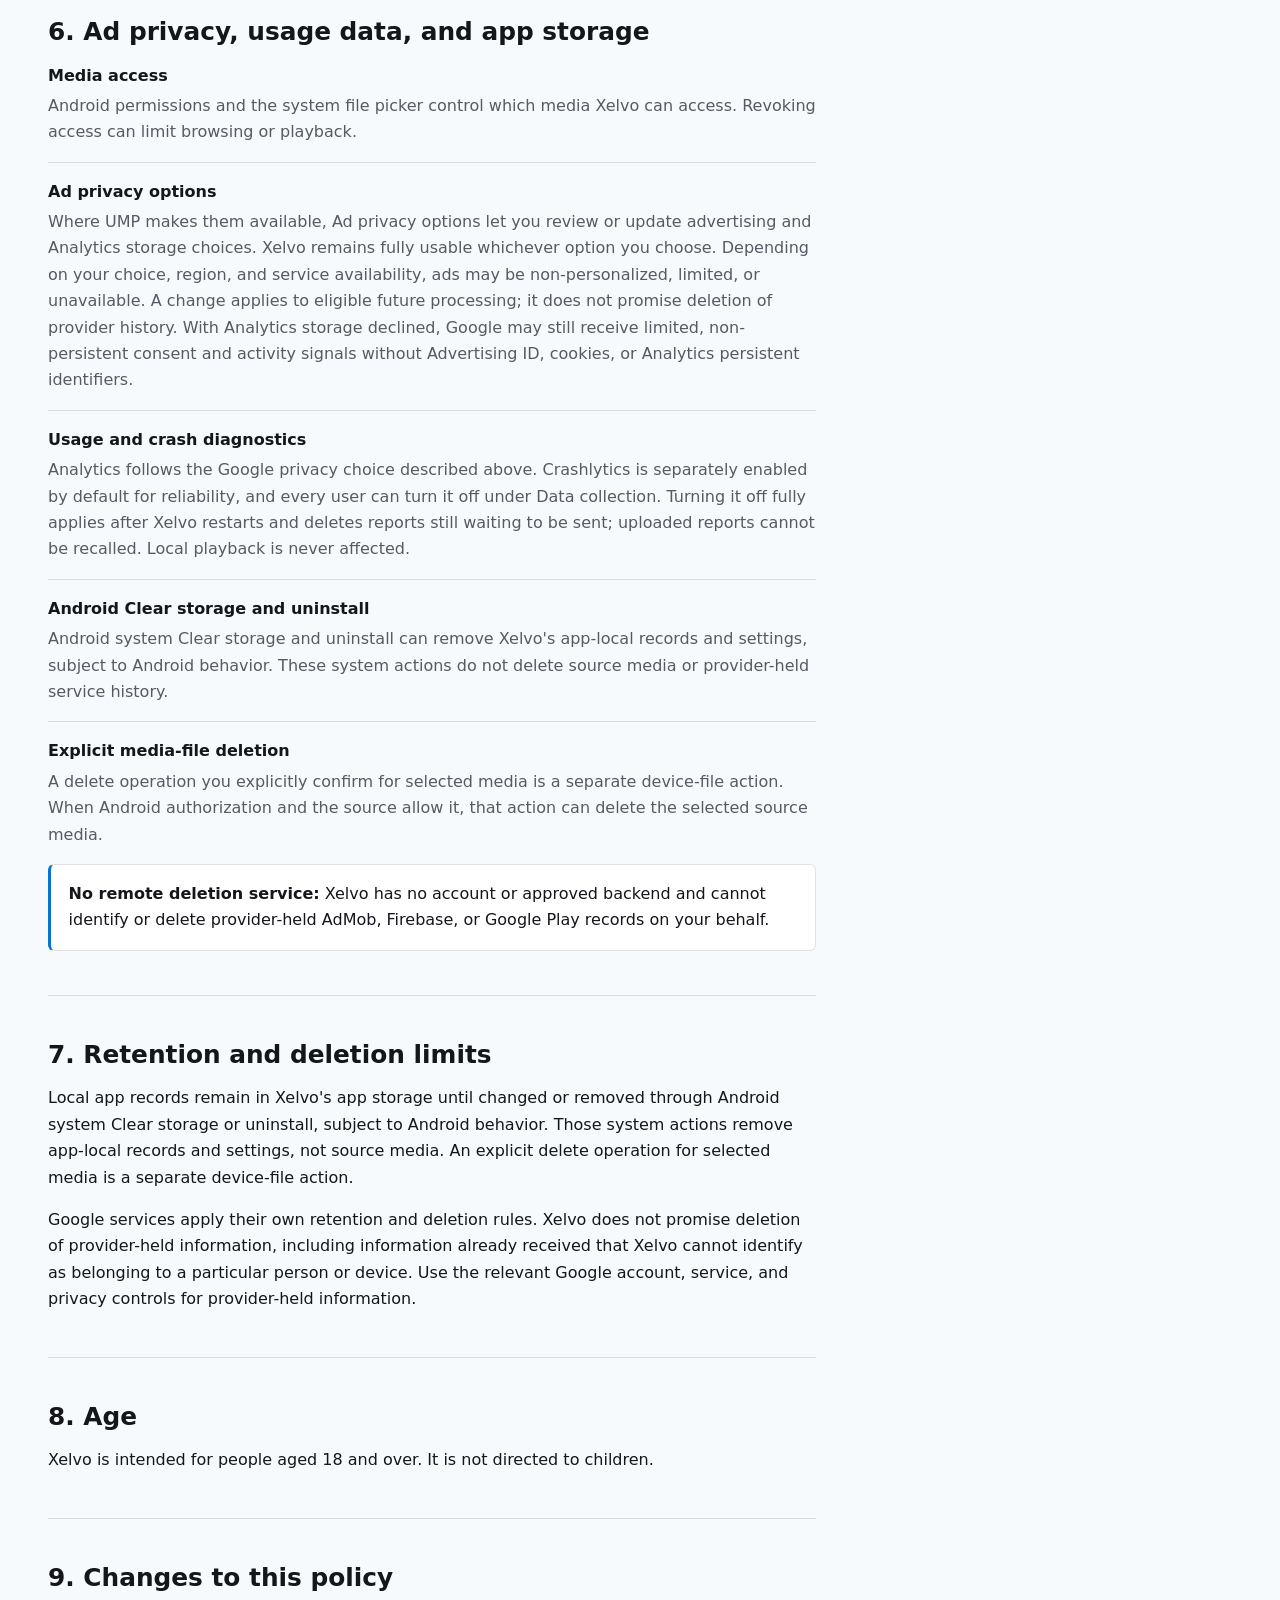
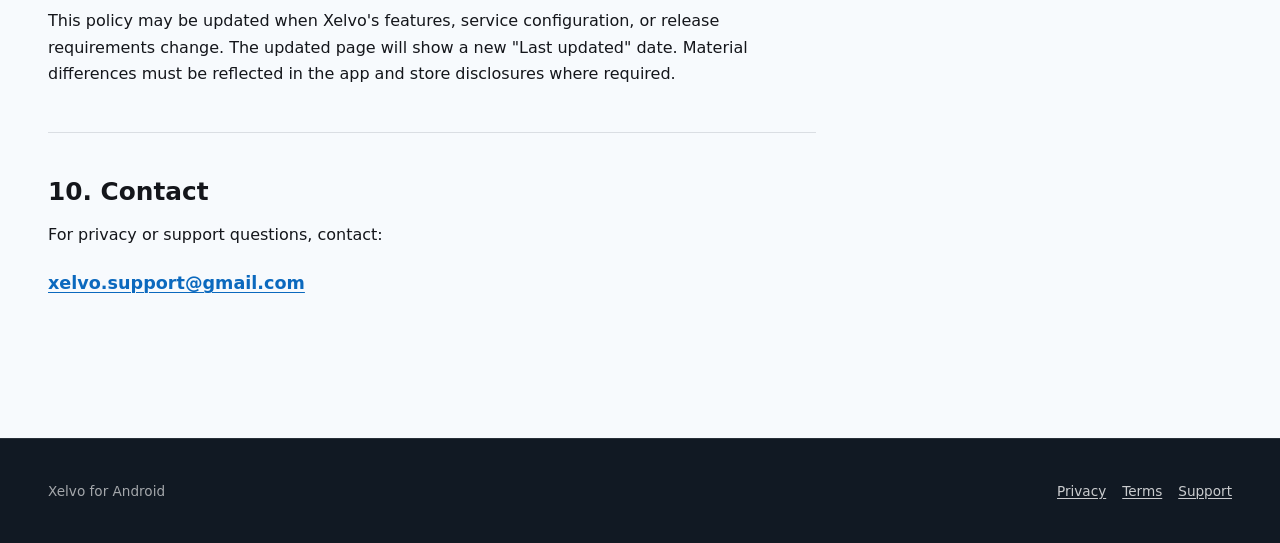
==== commit d3156ac2: "Update privacy.html" ====
--- a/privacy.html
+++ b/privacy.html
@@ -99,8 +99,11 @@
             If you explicitly open an HTTP or HTTPS media address, Xelvo connects
             to the host you selected so it can request that media. The host and
             network providers may receive normal connection information such as
-            your IP address. Xelvo does not save URL credentials, cookies, tokens,
-            or custom authentication headers.
+            your IP address. When a stream is retained in Recent, a playlist,
+            Favorites, or the current playback sequence, its URL is stored on
+            your device so Xelvo can play it again. Xelvo removes that stored URL
+            after its last retained reference is removed. Xelvo does not save URL
+            credentials, cookies, tokens, or custom authentication headers.
           </p>
         </section>
 
@@ -136,8 +139,8 @@
               <p>
                 When Analytics is enabled and consented, Xelvo may report app
                 lifecycle and screen activity, including which Xelvo screen is visible,
-                whether a feature was used, workflow results, ad impressions, Remove Ads entry use, and closed technical categories such as container, codec, decoder, failure
-                category, and compatibility fallback result. Xelvo may also report integer-millisecond startup time, active-playing time, finite media duration, playback position, video height, and audio channel count to improve playback compatibility and performance. Firebase may derive standard
+                workflow results, ad impressions, Remove Ads entry use, and closed technical categories such as container, a network stream format declaration, codec, decoder, failure
+                category, and compatibility fallback result. A stream format declaration is mapped immediately from the response Content-Type or URL suffix into a closed category; this format observation does not create, retain, or report a raw copy of the Content-Type, suffix, response headers, URL, host, path, redirect target, or load identity. Device-local stream URL storage is described above and is not sent as Xelvo telemetry. Xelvo may also report integer-millisecond startup time, active-playing time, finite media duration, playback position, video height, and audio channel count to improve playback compatibility and performance. Firebase may derive standard
                 visible-screen engagement from screen events. These reports are
                 designed not to include media filenames, titles, paths, URIs, URLs,
                 media content, user-entered text, credentials, or raw error messages.
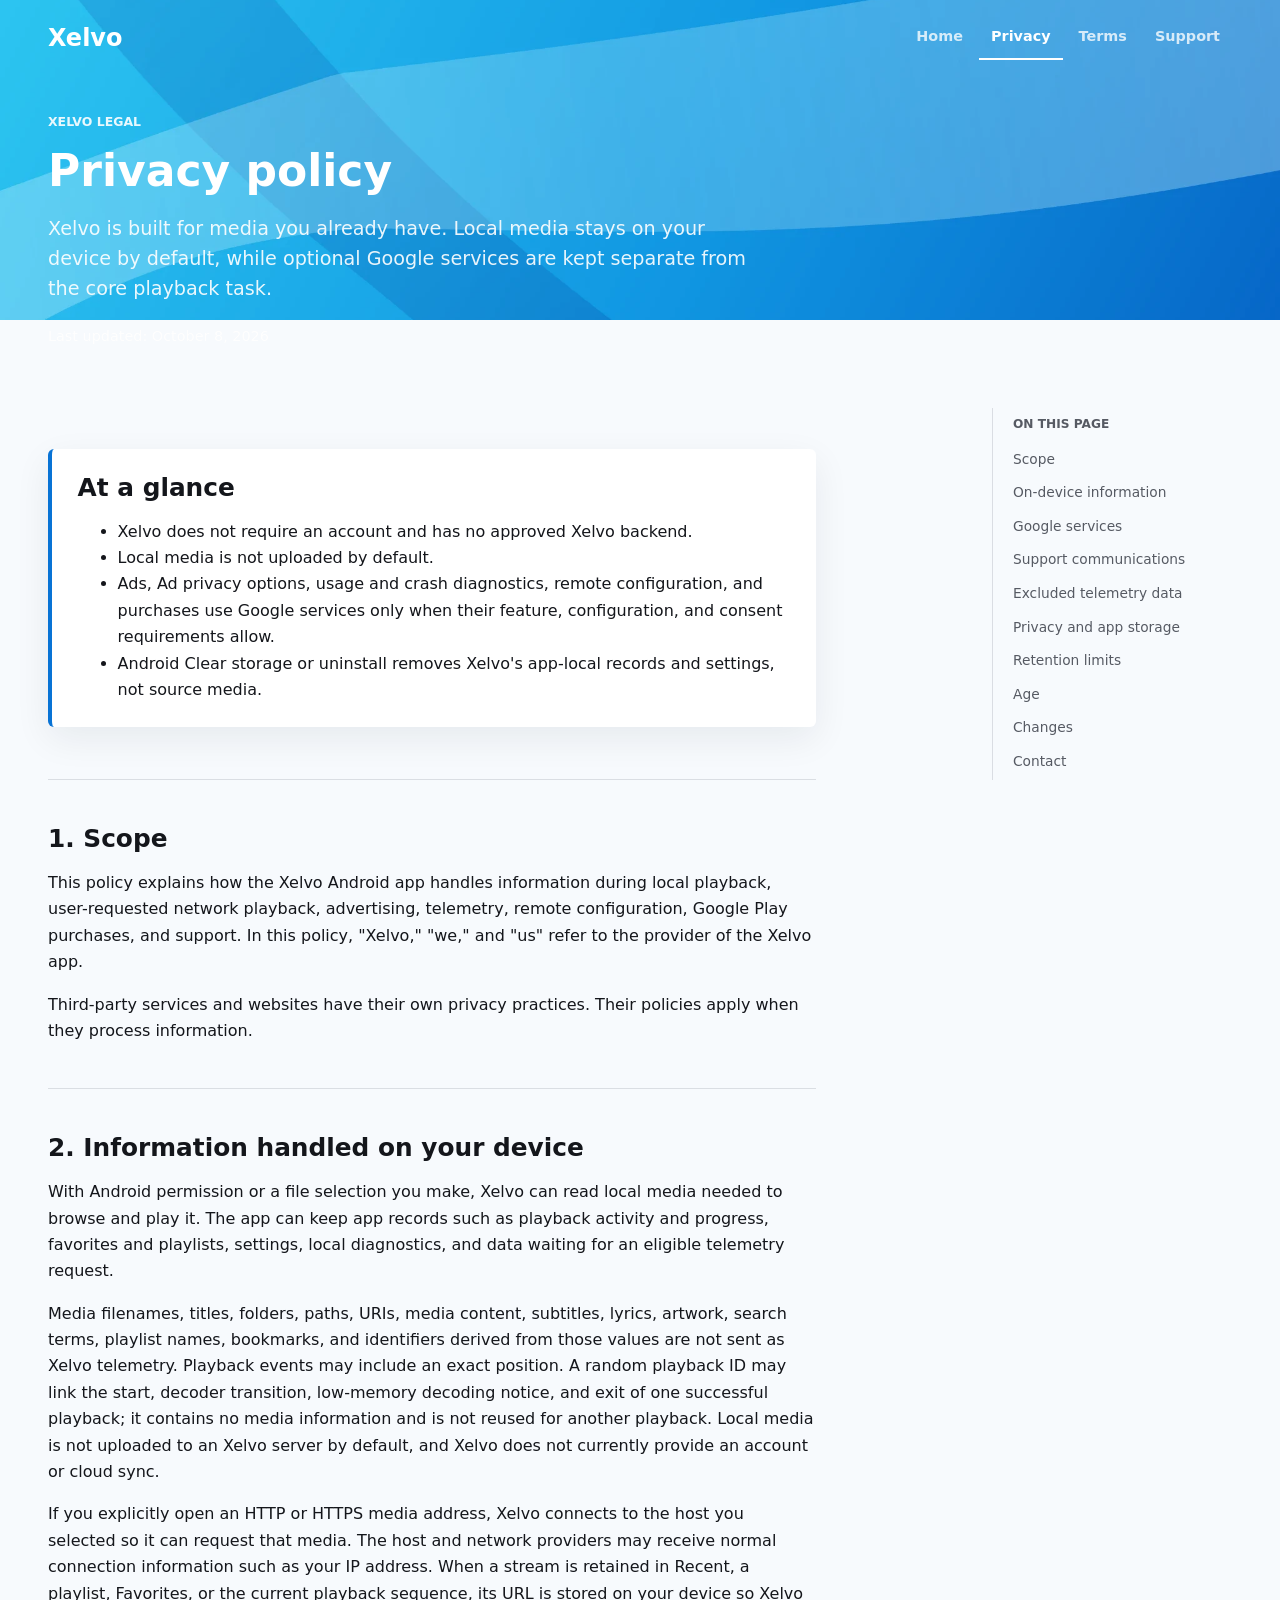
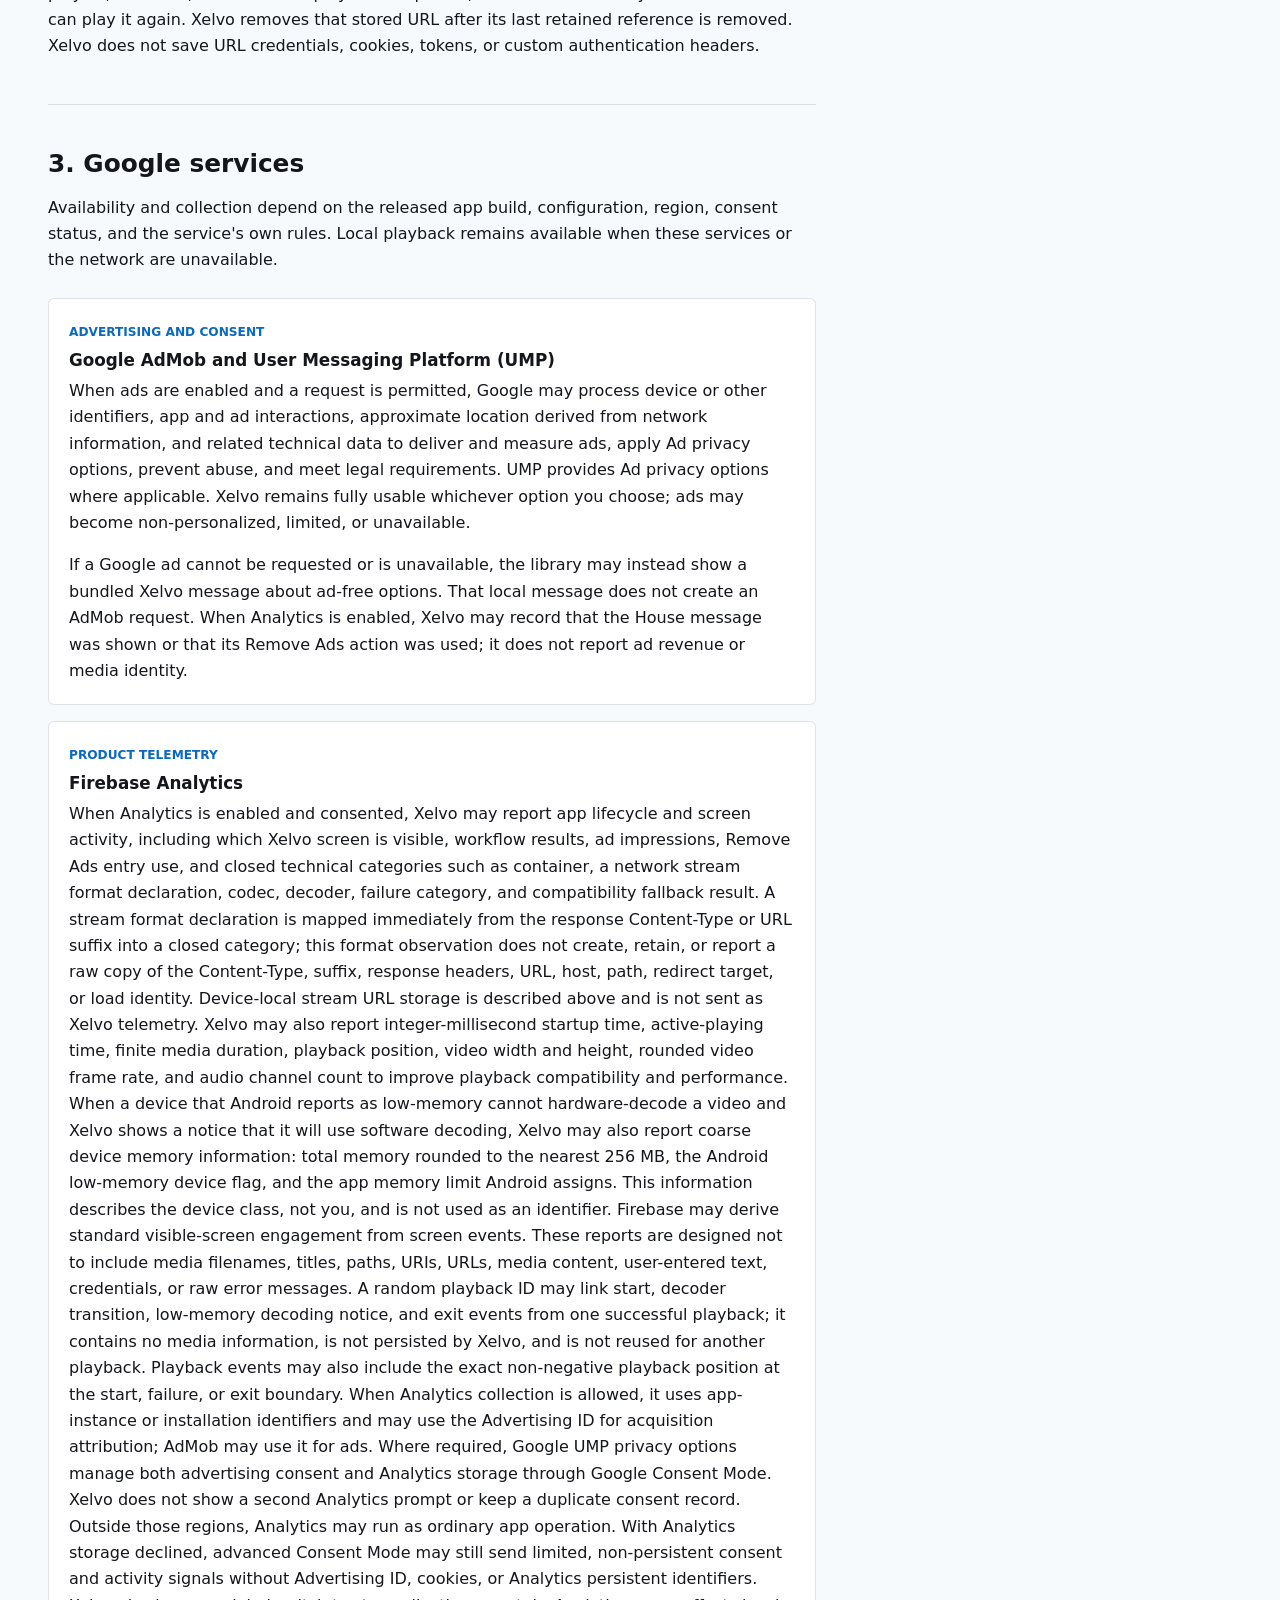
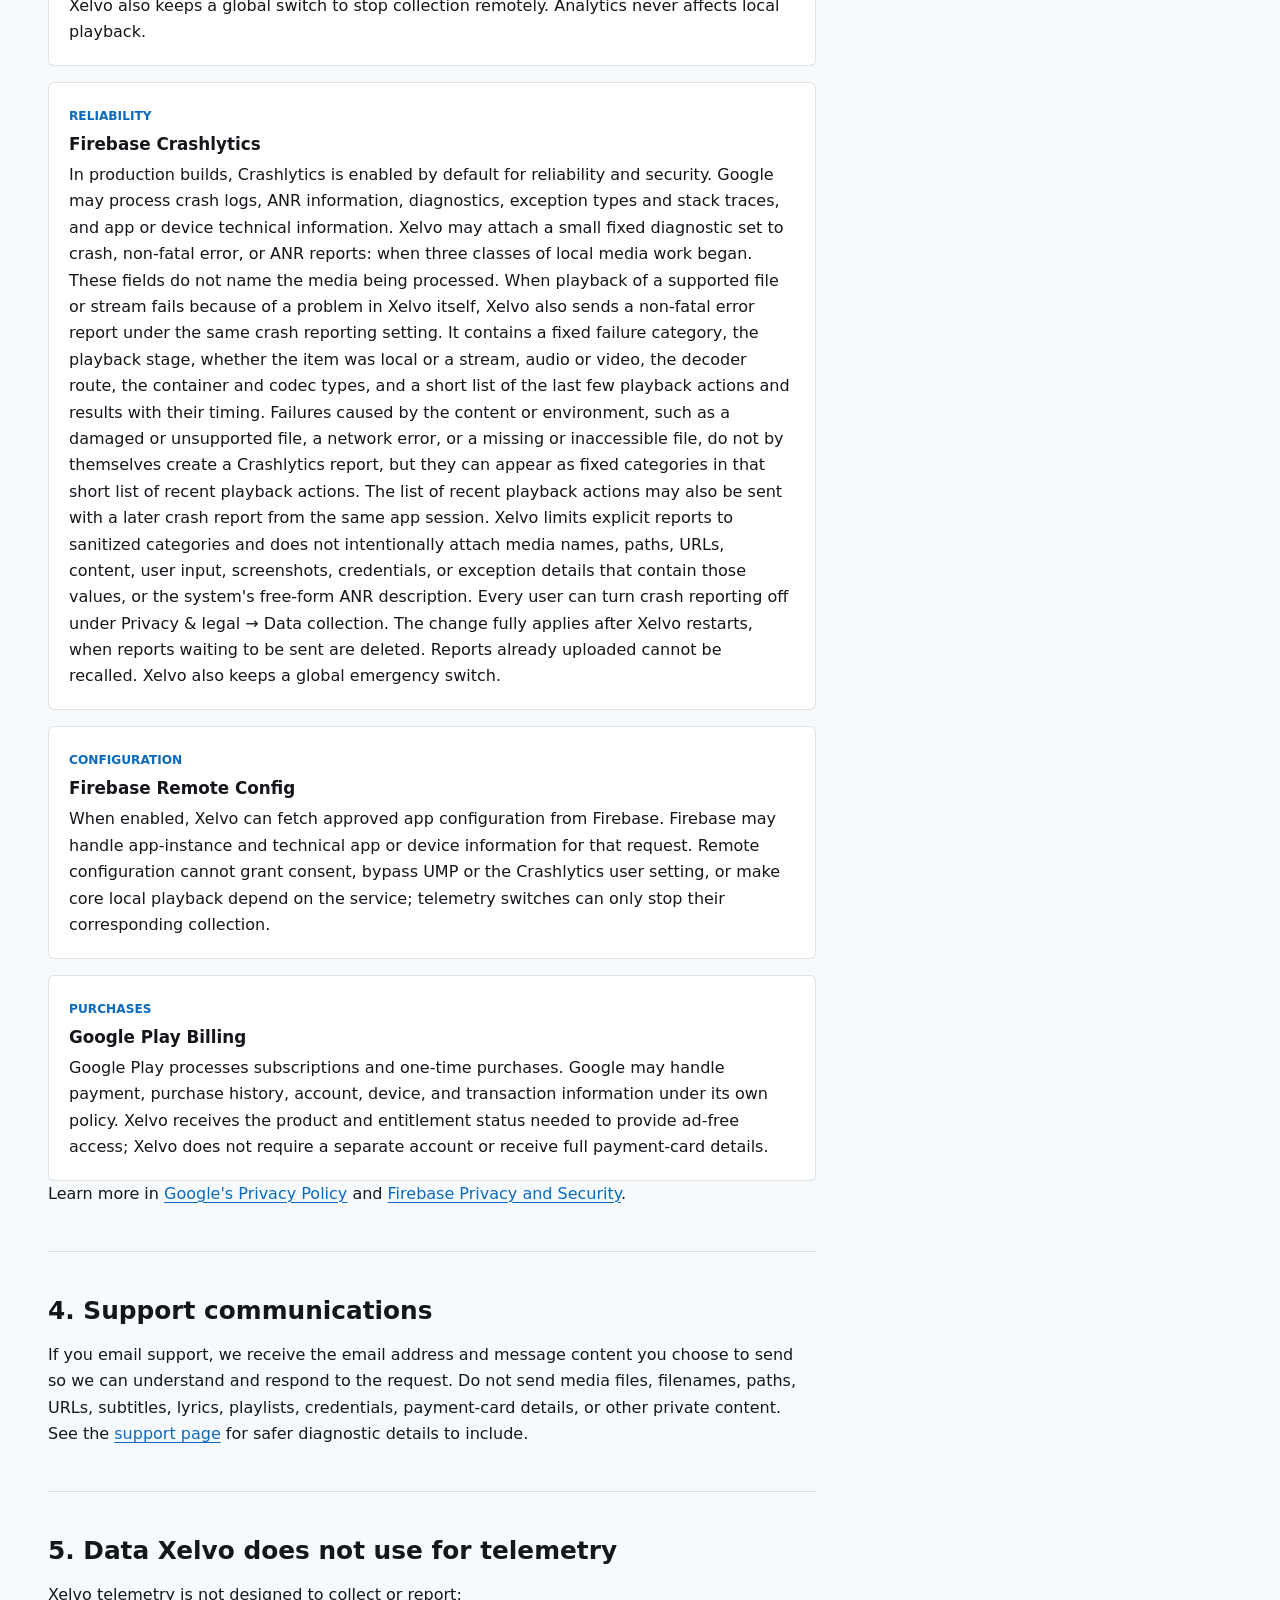
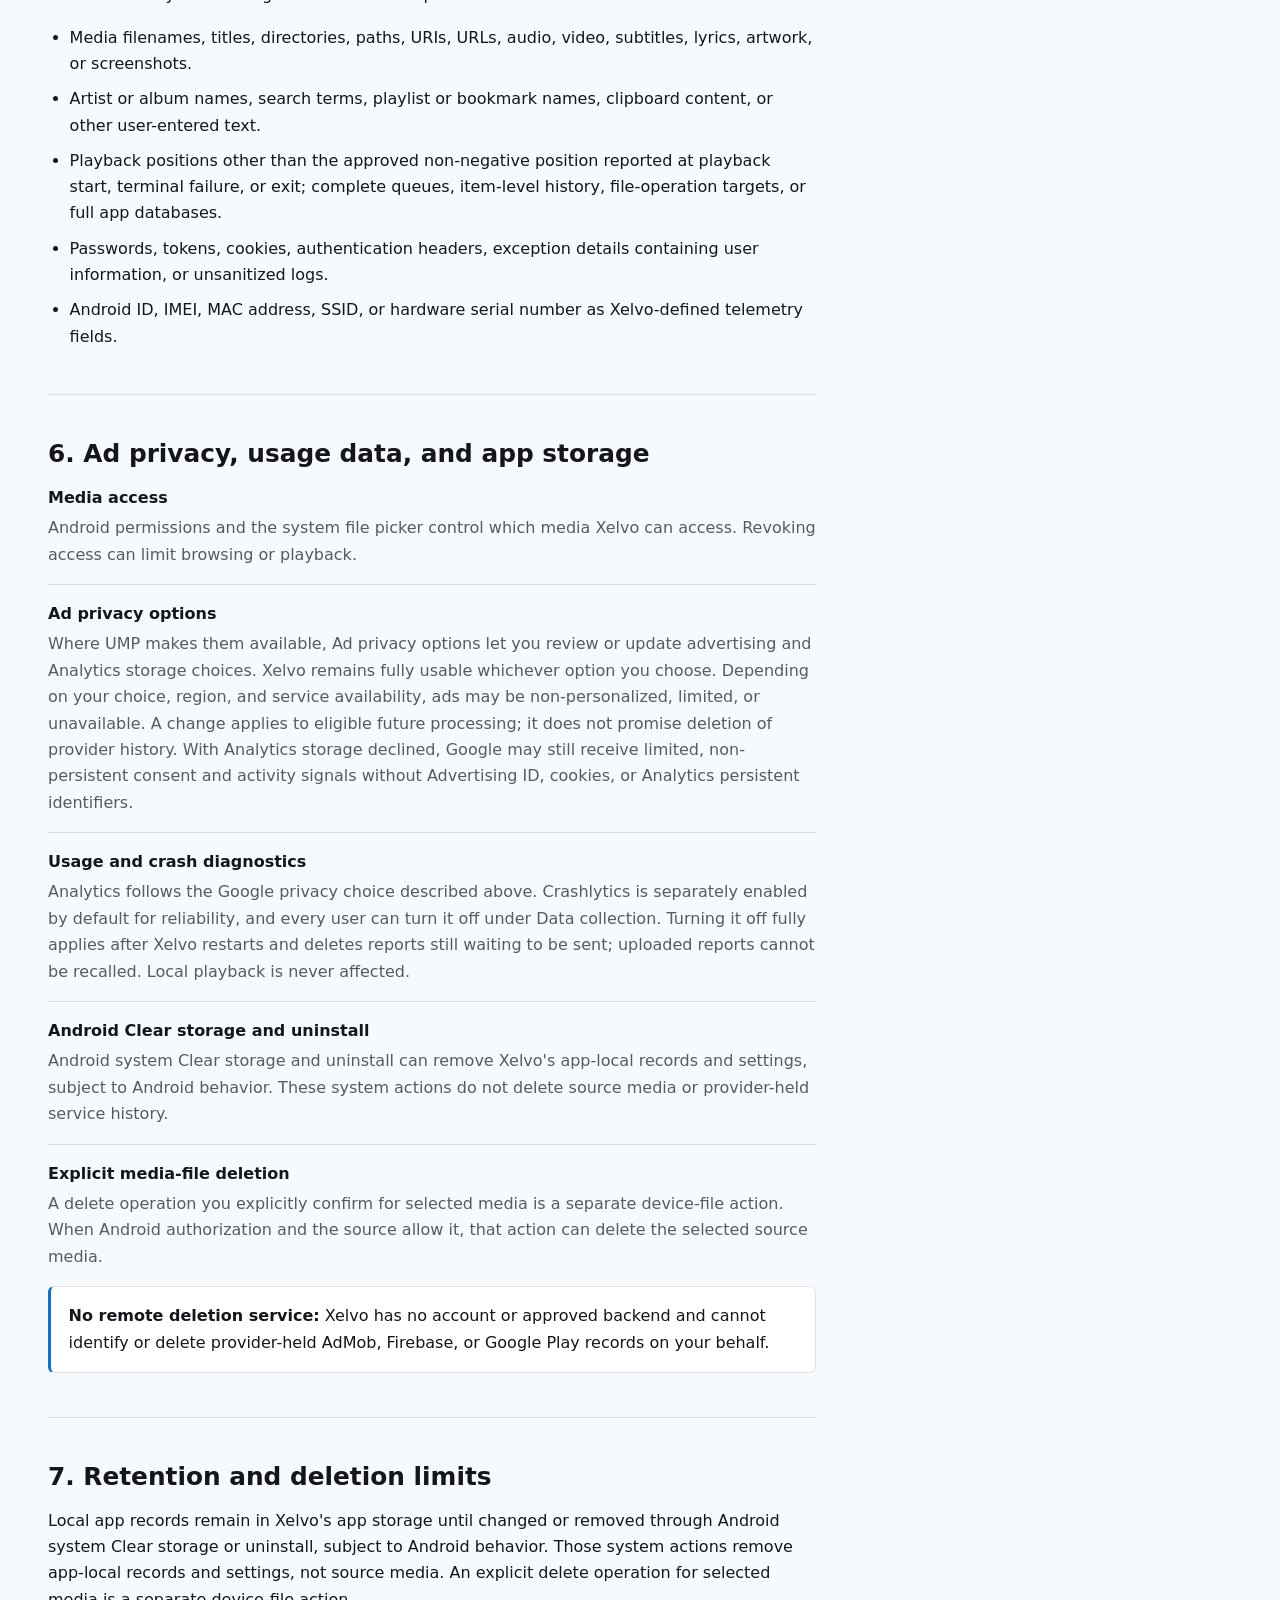
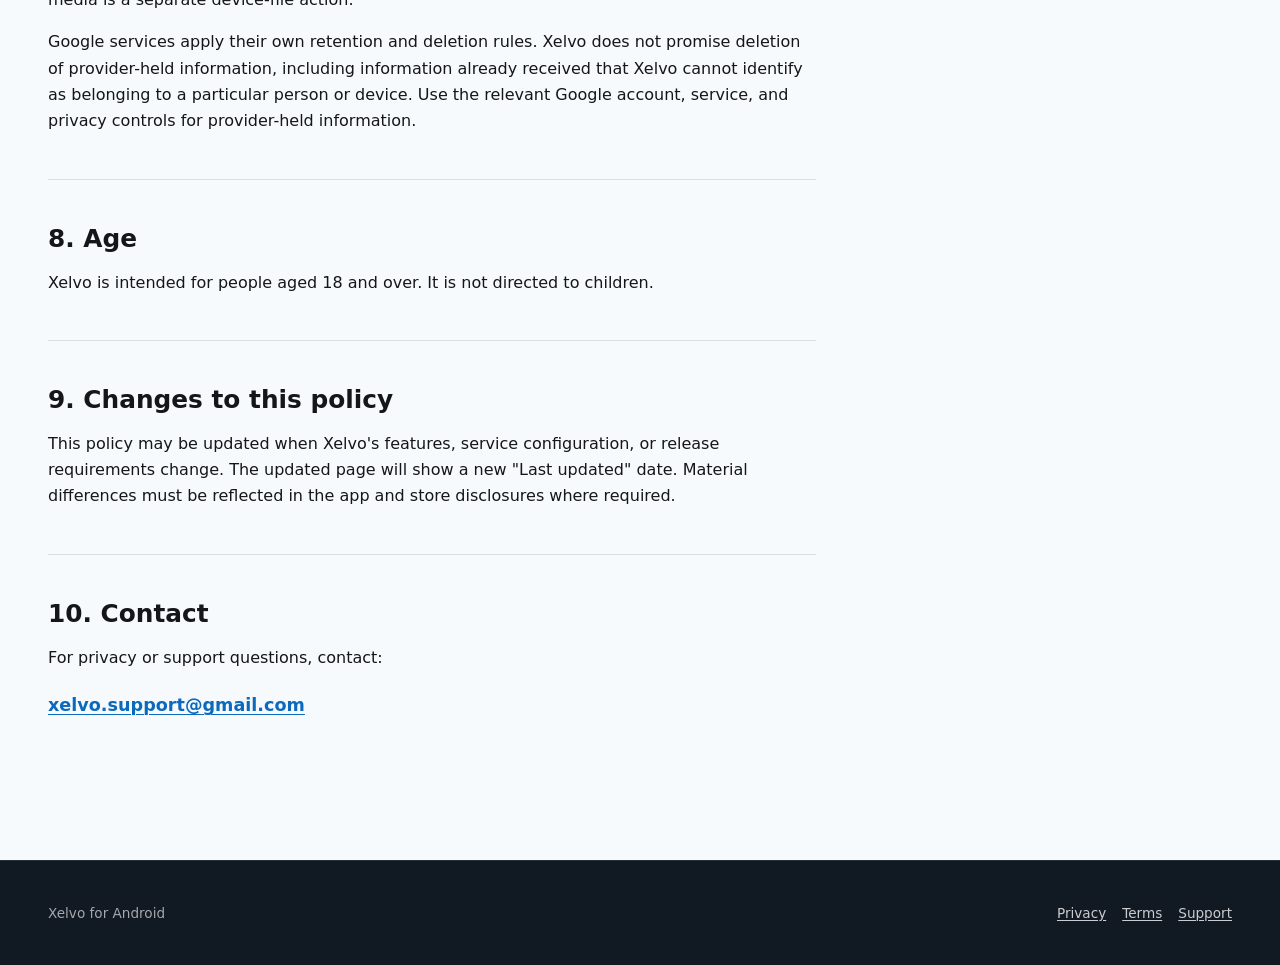
==== commit 29990c19: "Update privacy.html" ====
--- a/privacy.html
+++ b/privacy.html
@@ -41,7 +41,7 @@
             device by default, while optional Google services are kept separate
             from the core playback task.
           </p>
-          <p class="meta">Last updated: September 2, 2026</p>
+          <p class="meta">Last updated: October 8, 2026</p>
         </header>
 
         <div class="summary-band" aria-labelledby="privacy-summary">
@@ -90,7 +90,7 @@
             subtitles, lyrics, artwork, search terms, playlist names, bookmarks,
             and identifiers derived from those values are not sent as Xelvo telemetry.
             Playback events may include an exact position. A random playback ID may link the
-            start, decoder transition, and exit of one successful playback; it contains no
+            start, decoder transition, low-memory decoding notice, and exit of one successful playback; it contains no
             media information and is not reused for another playback. Local
             media is not uploaded to an Xelvo server by default, and Xelvo does
             not currently provide an account or cloud sync.
@@ -140,11 +140,11 @@
                 When Analytics is enabled and consented, Xelvo may report app
                 lifecycle and screen activity, including which Xelvo screen is visible,
                 workflow results, ad impressions, Remove Ads entry use, and closed technical categories such as container, a network stream format declaration, codec, decoder, failure
-                category, and compatibility fallback result. A stream format declaration is mapped immediately from the response Content-Type or URL suffix into a closed category; this format observation does not create, retain, or report a raw copy of the Content-Type, suffix, response headers, URL, host, path, redirect target, or load identity. Device-local stream URL storage is described above and is not sent as Xelvo telemetry. Xelvo may also report integer-millisecond startup time, active-playing time, finite media duration, playback position, video height, and audio channel count to improve playback compatibility and performance. Firebase may derive standard
+                category, and compatibility fallback result. A stream format declaration is mapped immediately from the response Content-Type or URL suffix into a closed category; this format observation does not create, retain, or report a raw copy of the Content-Type, suffix, response headers, URL, host, path, redirect target, or load identity. Device-local stream URL storage is described above and is not sent as Xelvo telemetry. Xelvo may also report integer-millisecond startup time, active-playing time, finite media duration, playback position, video width and height, rounded video frame rate, and audio channel count to improve playback compatibility and performance. When a device that Android reports as low-memory cannot hardware-decode a video and Xelvo shows a notice that it will use software decoding, Xelvo may also report coarse device memory information: total memory rounded to the nearest 256 MB, the Android low-memory device flag, and the app memory limit Android assigns. This information describes the device class, not you, and is not used as an identifier. Firebase may derive standard
                 visible-screen engagement from screen events. These reports are
                 designed not to include media filenames, titles, paths, URIs, URLs,
                 media content, user-entered text, credentials, or raw error messages.
-                A random playback ID may link start, decoder transition, and exit events from one successful playback; it contains no media information, is not persisted by Xelvo, and is not reused for another playback. Playback events may also include the exact non-negative playback position at the start, failure, or exit boundary. When Analytics collection is
+                A random playback ID may link start, decoder transition, low-memory decoding notice, and exit events from one successful playback; it contains no media information, is not persisted by Xelvo, and is not reused for another playback. Playback events may also include the exact non-negative playback position at the start, failure, or exit boundary. When Analytics collection is
                 allowed, it uses app-instance or installation identifiers and
                 may use the Advertising ID for acquisition attribution; AdMob
                 may use it for ads. Where required, Google UMP privacy options
@@ -170,6 +170,19 @@
                 may attach a small fixed diagnostic set to crash, non-fatal
                 error, or ANR reports: when three classes of local media work
                 began. These fields do not name the media being processed.
+                When playback of a supported file or stream fails because of a
+                problem in Xelvo itself, Xelvo also sends a non-fatal error
+                report under the same crash reporting setting. It contains a
+                fixed failure category, the playback stage, whether the item was
+                local or a stream, audio or video, the decoder route, the
+                container and codec types, and a short list of the last few
+                playback actions and results with their timing. Failures caused
+                by the content or environment, such as a damaged or unsupported
+                file, a network error, or a missing or inaccessible file, do not
+                by themselves create a Crashlytics report, but they can appear
+                as fixed categories in that short list of recent playback
+                actions. The list of recent playback actions may also be sent
+                with a later crash report from the same app session.
                 Xelvo limits explicit reports to
                 sanitized categories and does not
                 intentionally attach media names, paths, URLs, content, user
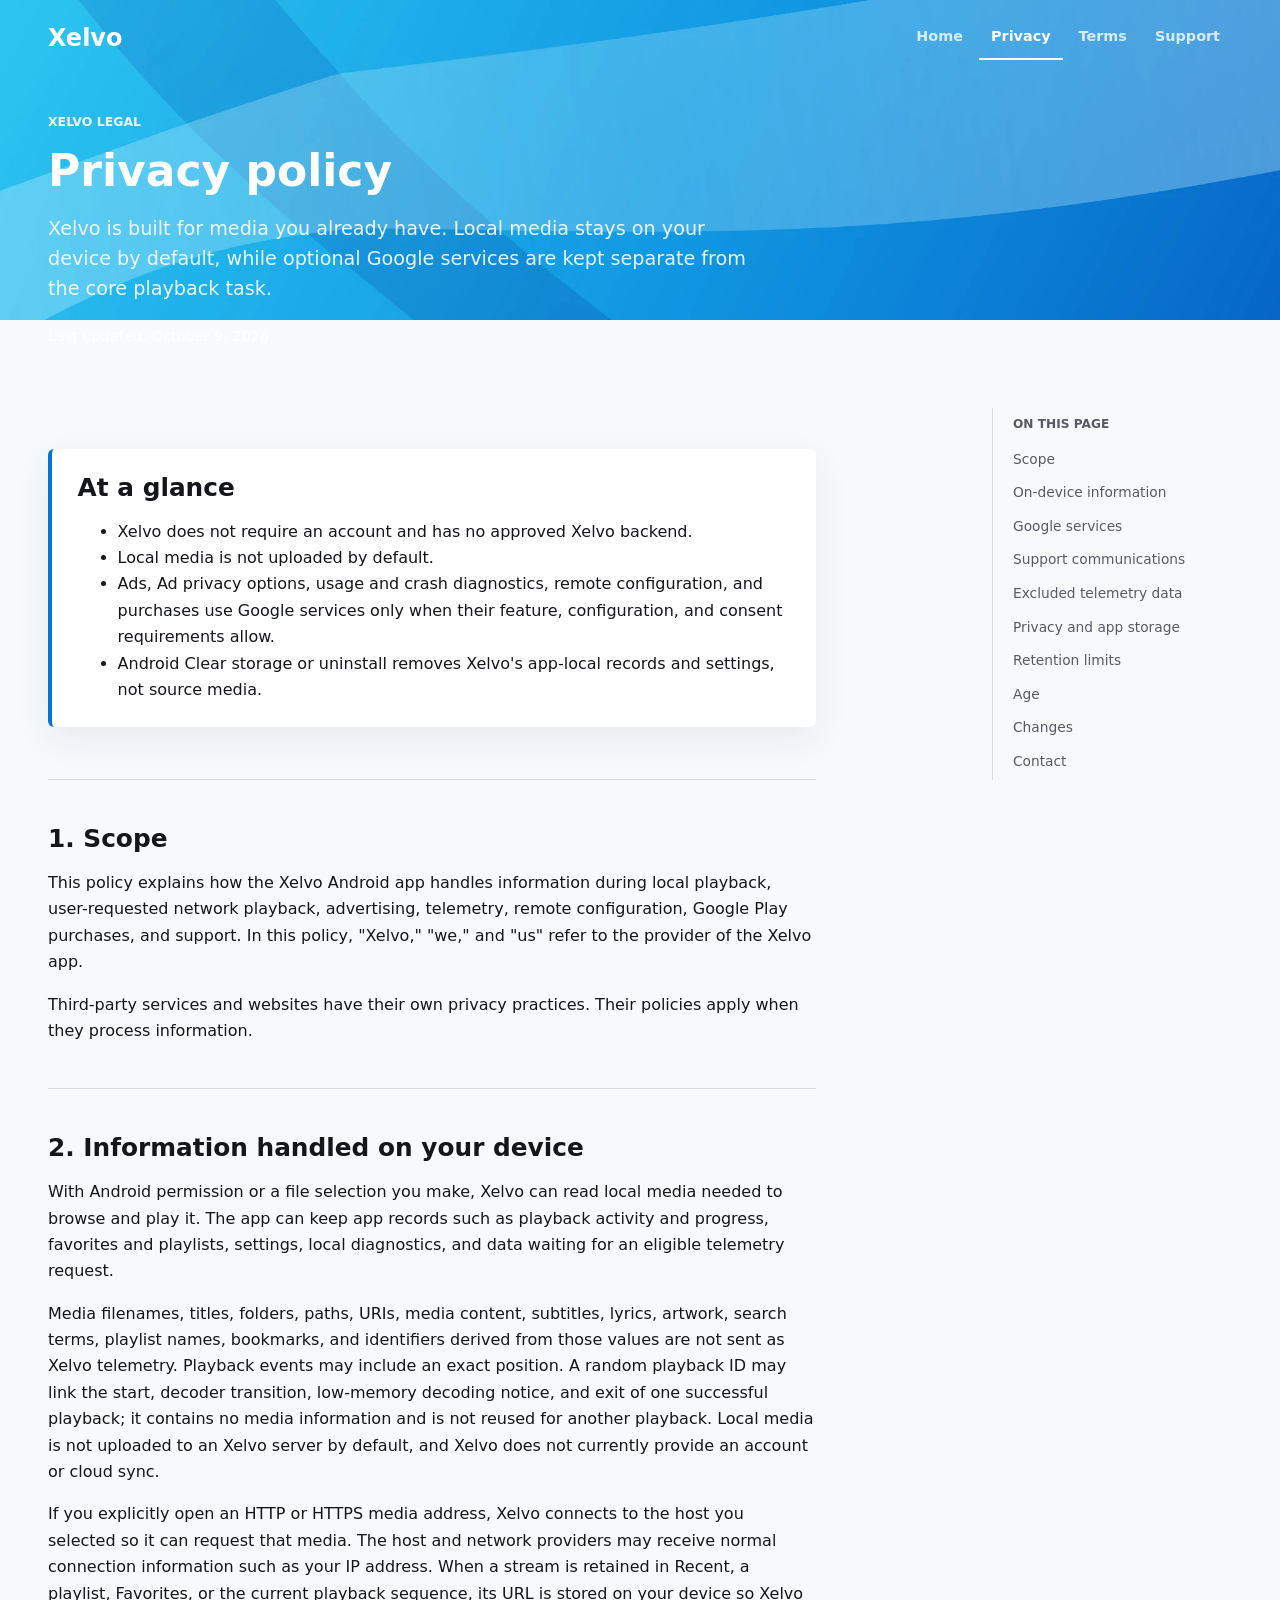
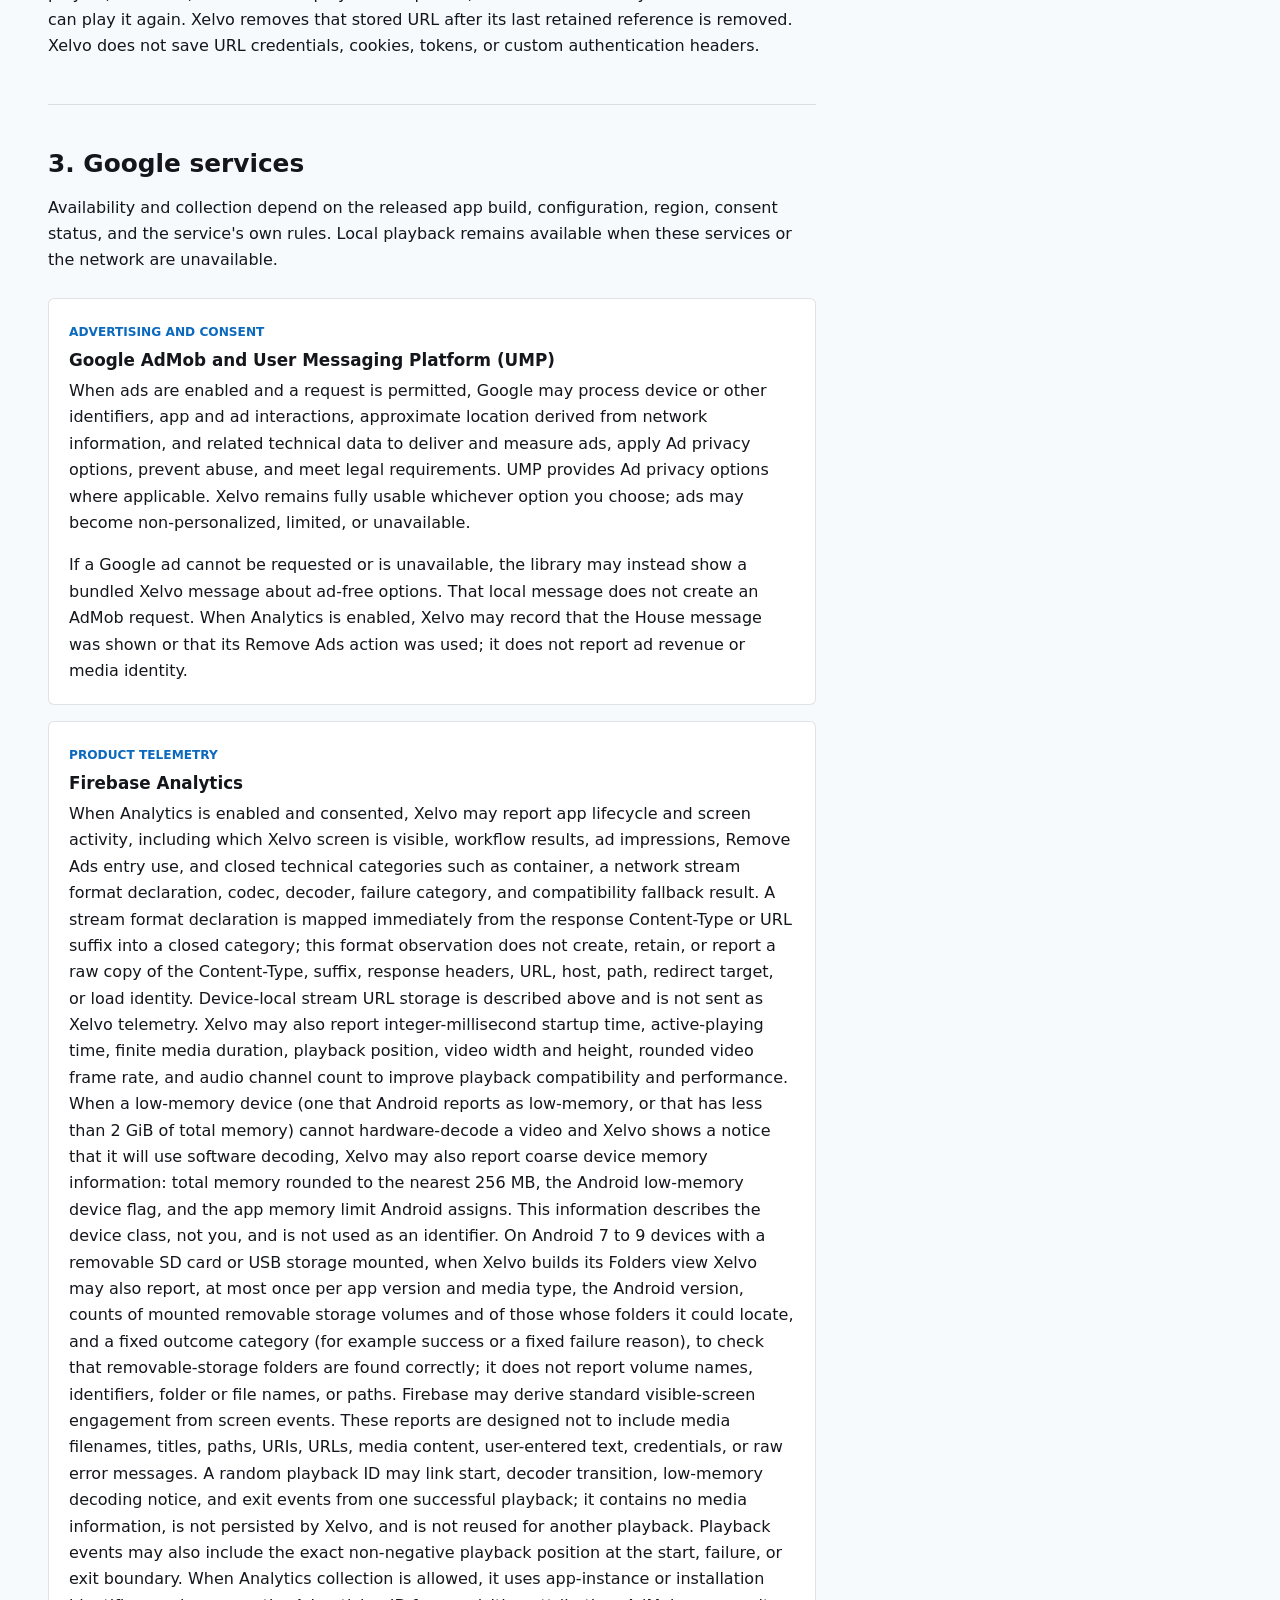
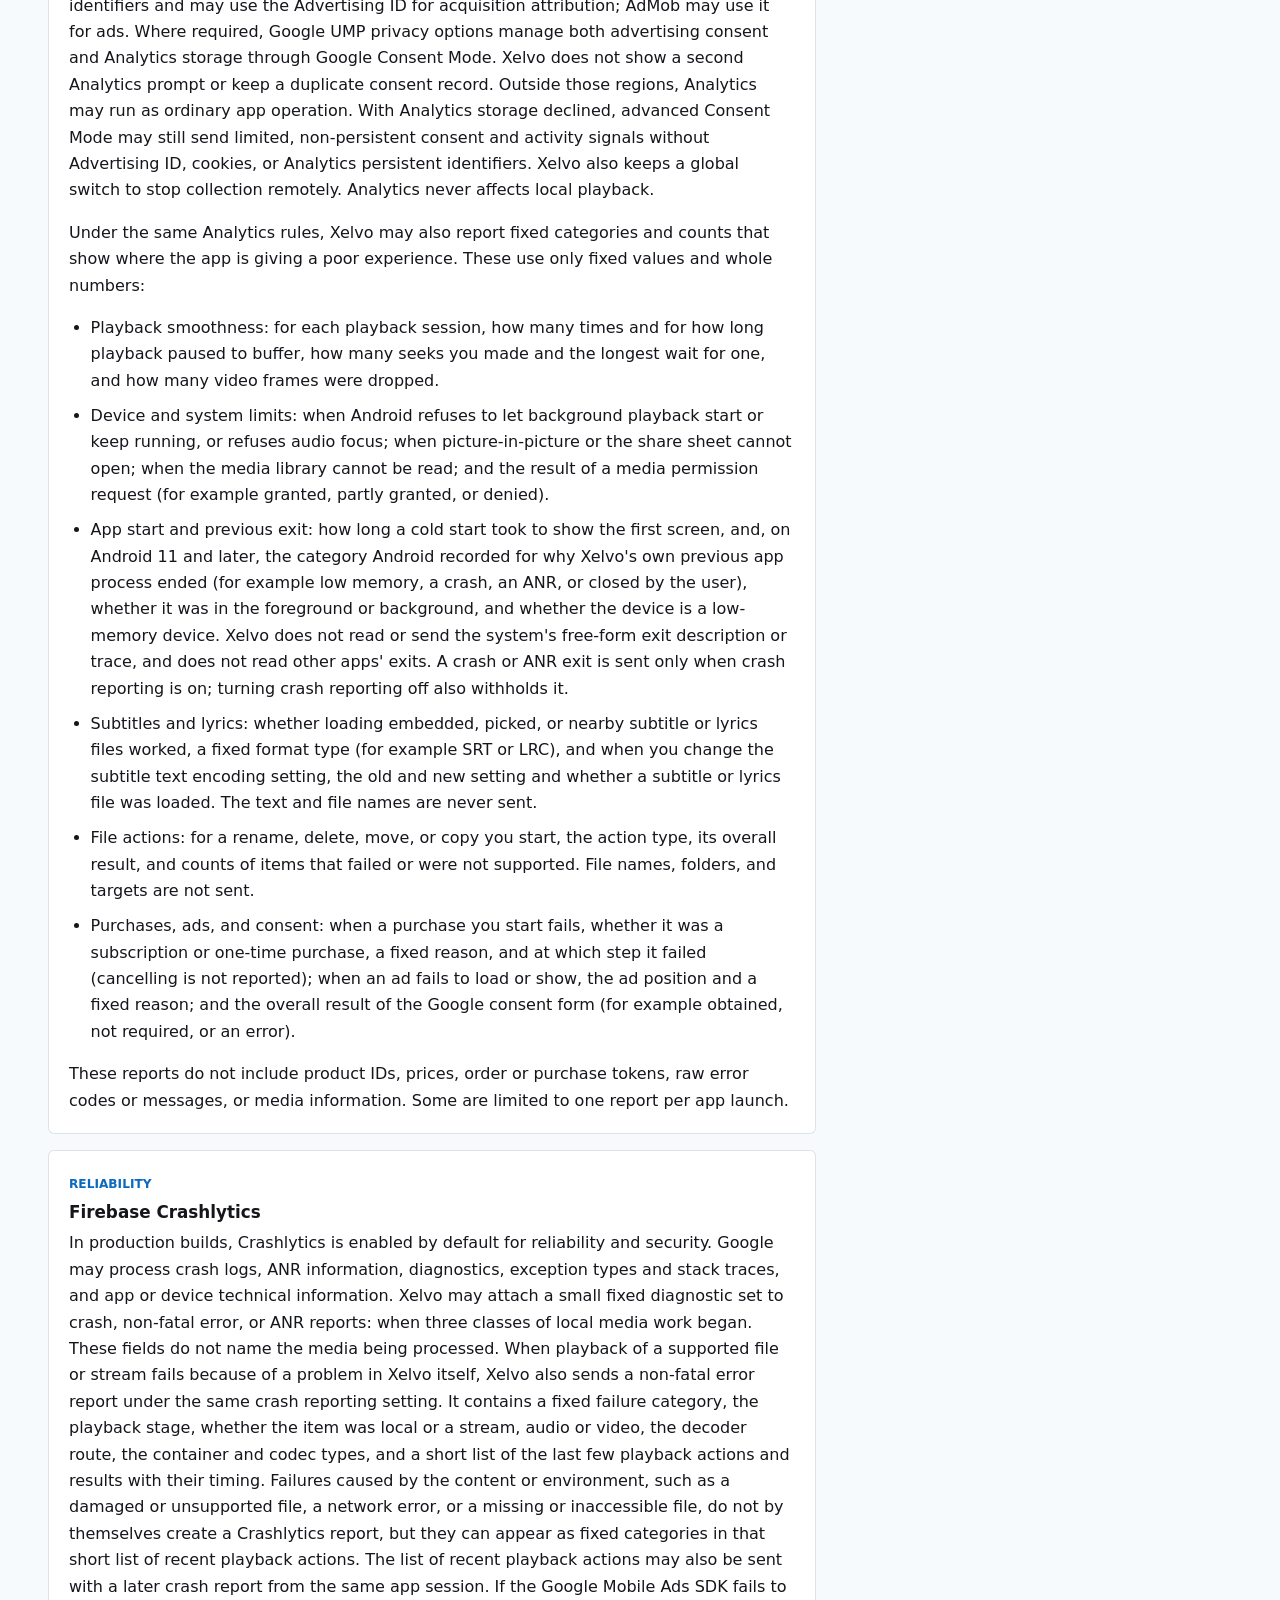
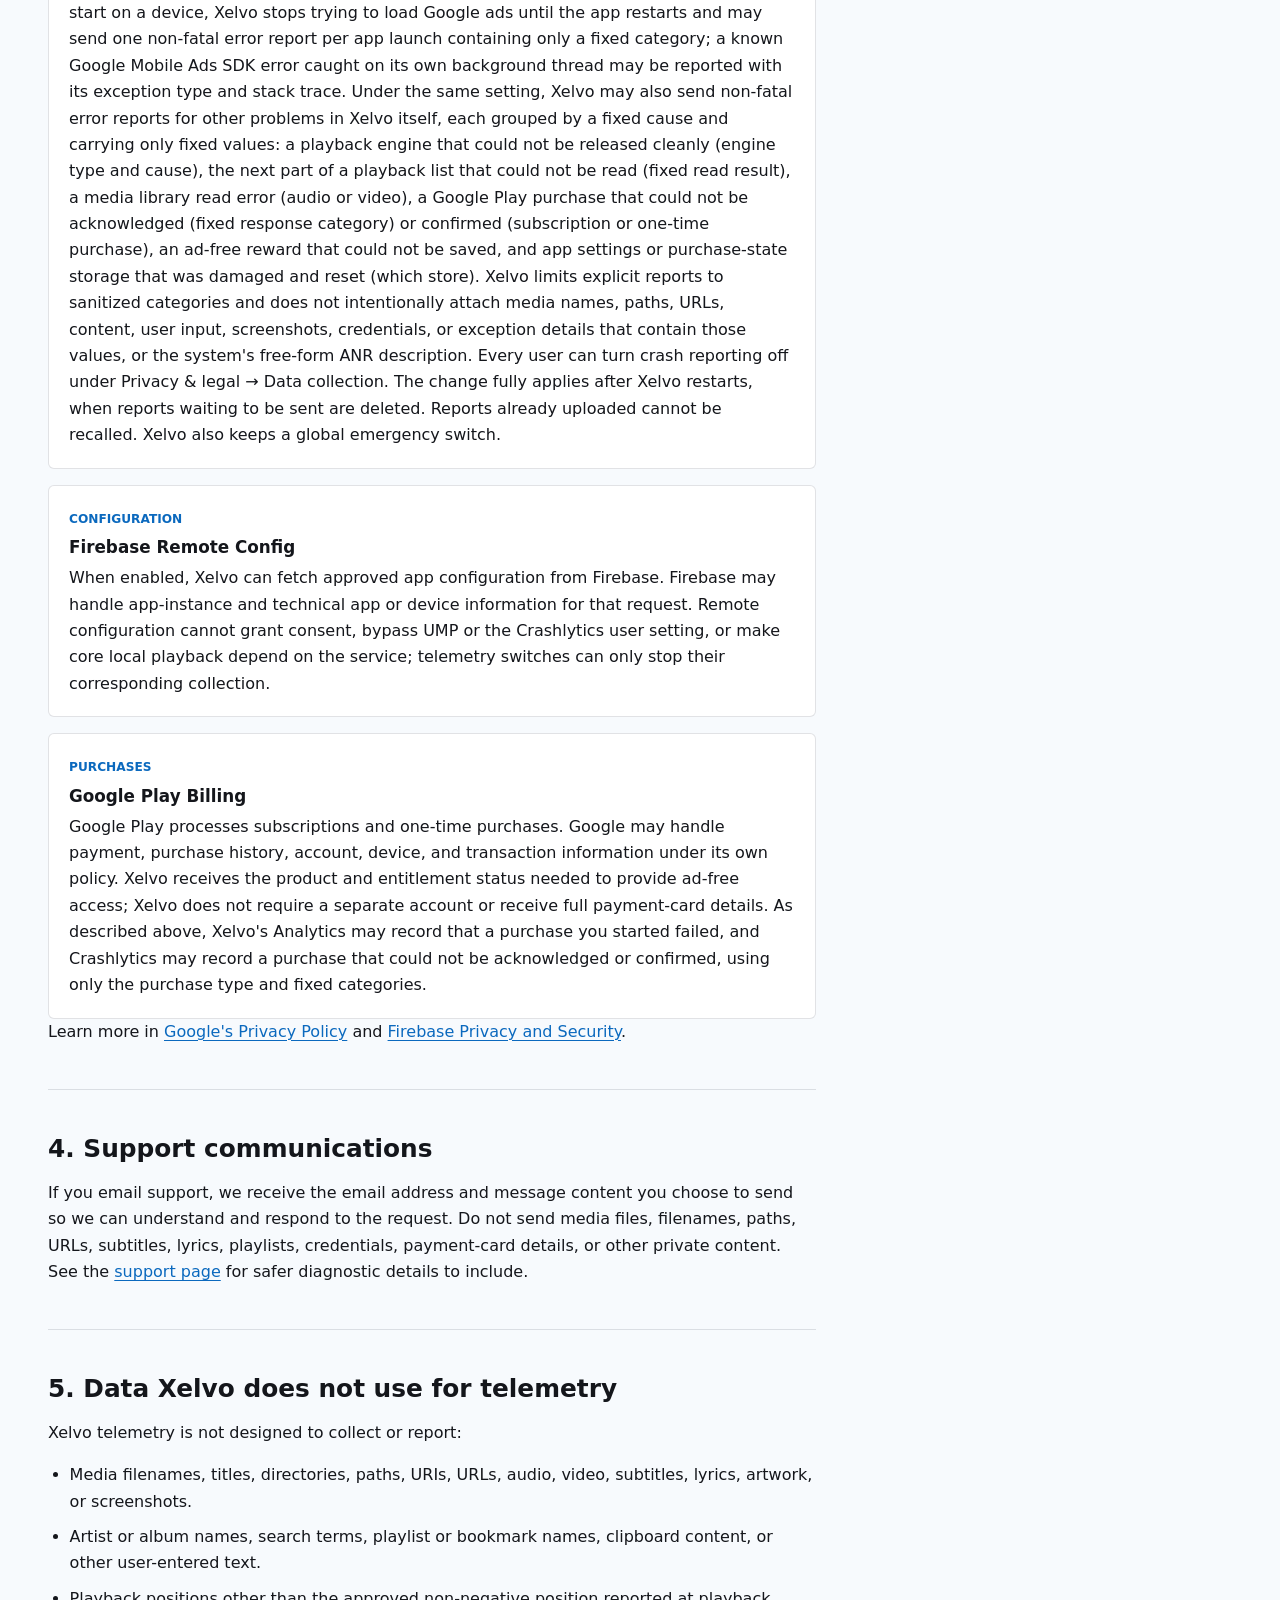
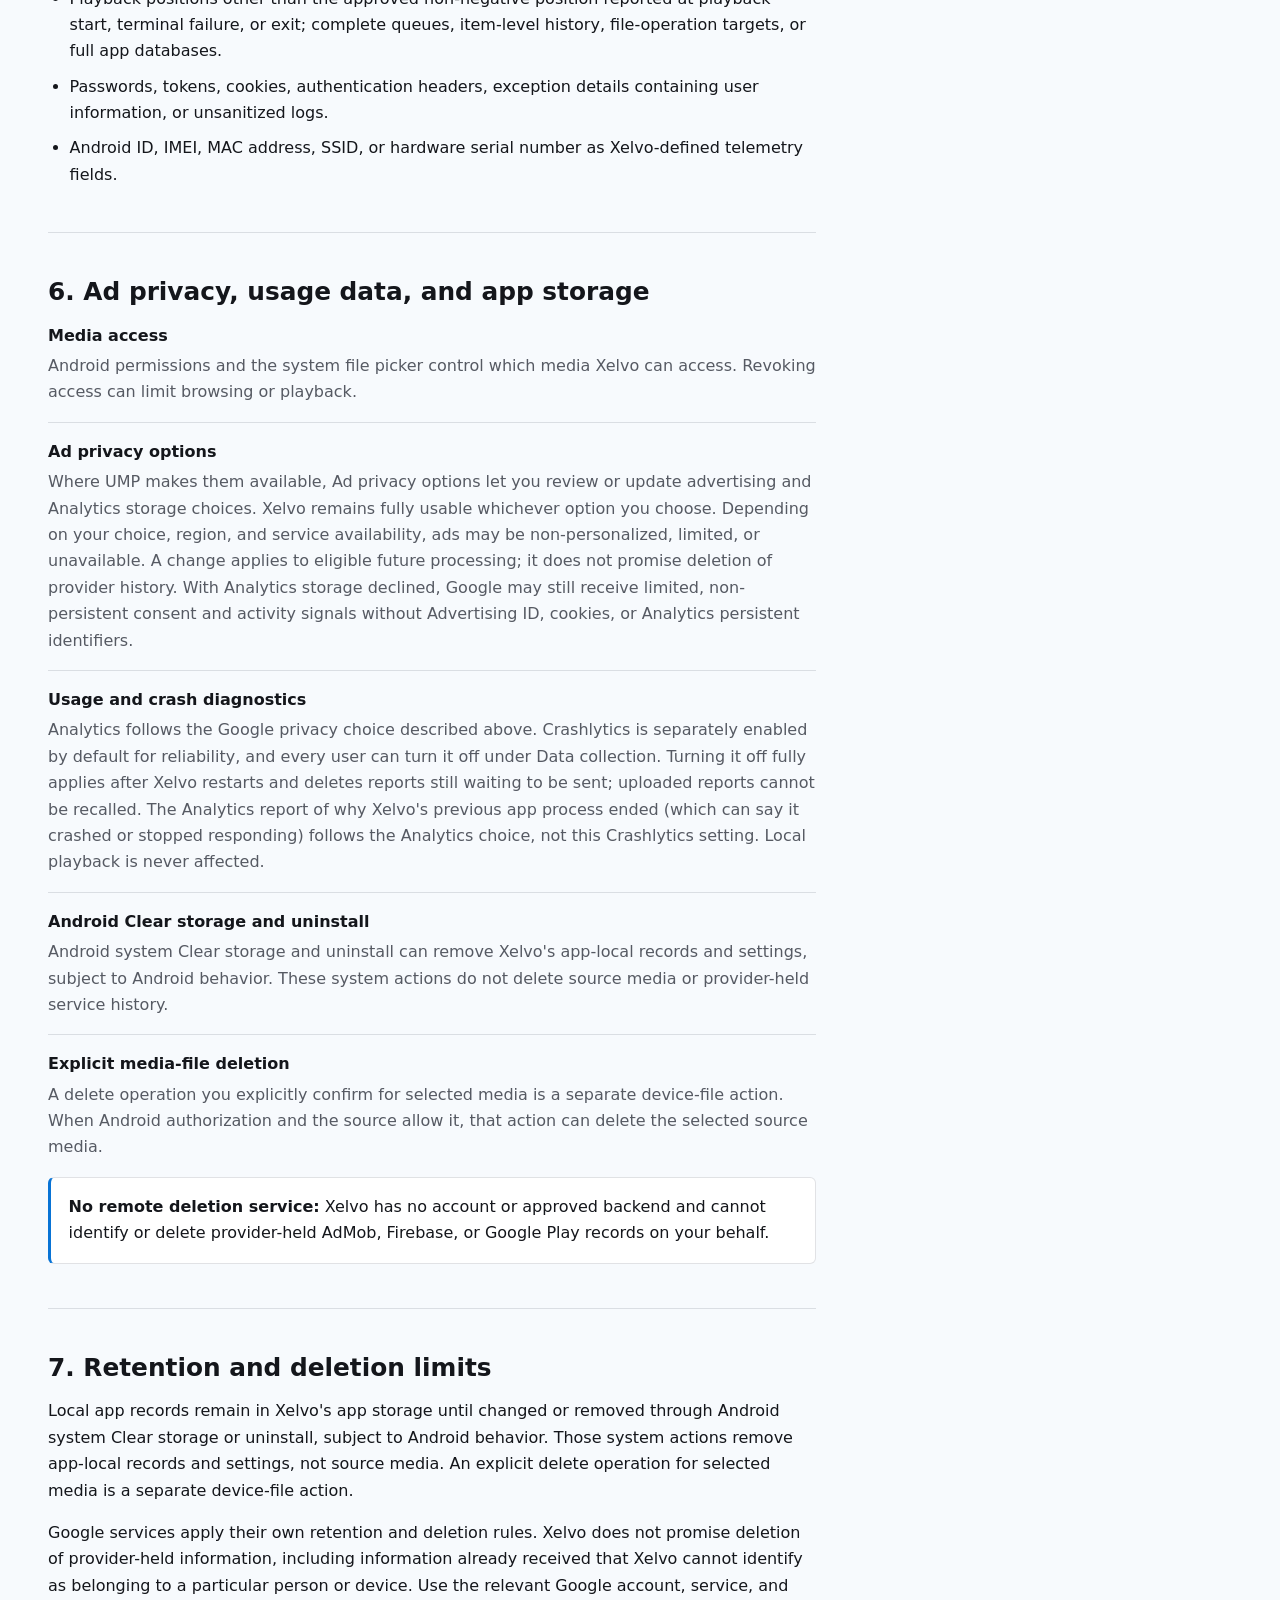
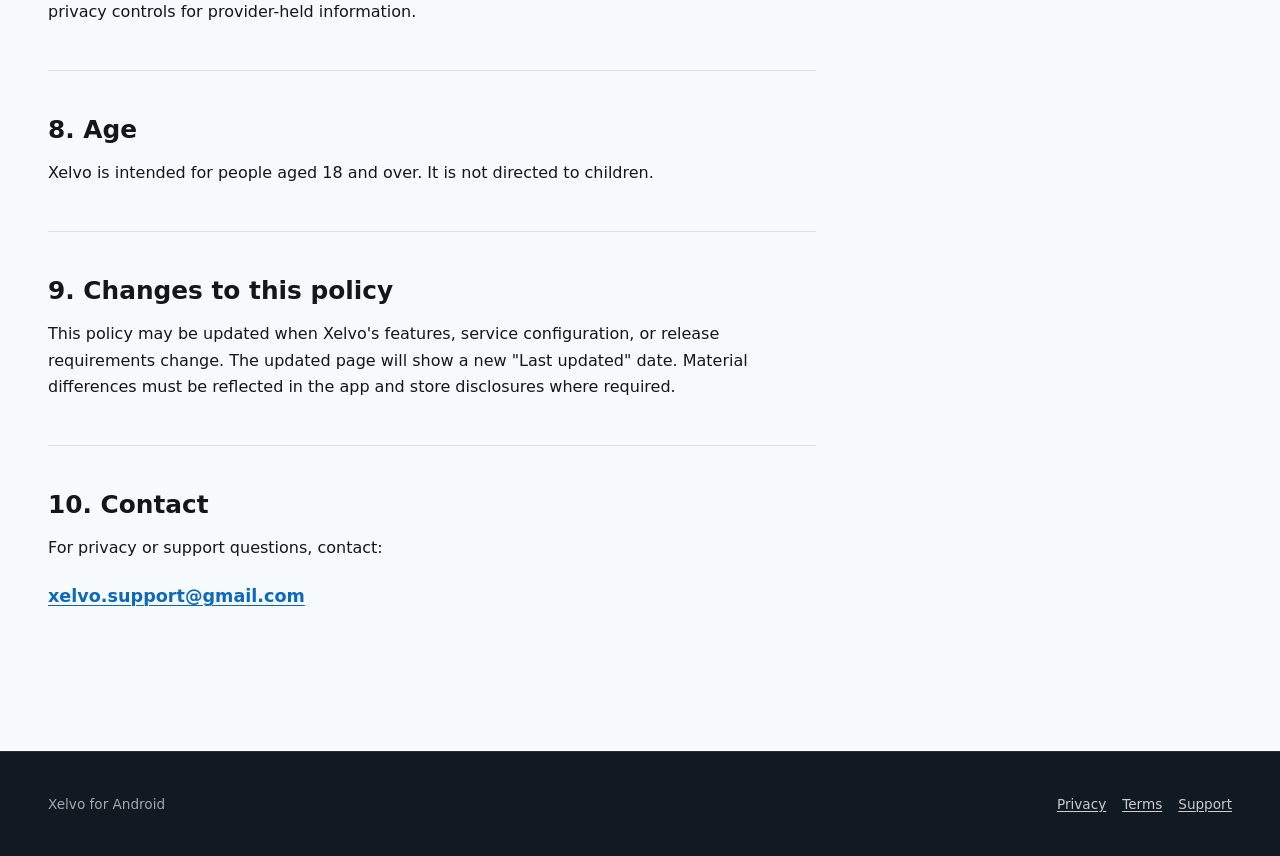
==== commit d6b45c1d: "Update privacy.html" ====
--- a/privacy.html
+++ b/privacy.html
@@ -41,7 +41,7 @@
             device by default, while optional Google services are kept separate
             from the core playback task.
           </p>
-          <p class="meta">Last updated: October 8, 2026</p>
+          <p class="meta">Last updated: October 9, 2026</p>
         </header>
 
         <div class="summary-band" aria-labelledby="privacy-summary">
@@ -140,7 +140,7 @@
                 When Analytics is enabled and consented, Xelvo may report app
                 lifecycle and screen activity, including which Xelvo screen is visible,
                 workflow results, ad impressions, Remove Ads entry use, and closed technical categories such as container, a network stream format declaration, codec, decoder, failure
-                category, and compatibility fallback result. A stream format declaration is mapped immediately from the response Content-Type or URL suffix into a closed category; this format observation does not create, retain, or report a raw copy of the Content-Type, suffix, response headers, URL, host, path, redirect target, or load identity. Device-local stream URL storage is described above and is not sent as Xelvo telemetry. Xelvo may also report integer-millisecond startup time, active-playing time, finite media duration, playback position, video width and height, rounded video frame rate, and audio channel count to improve playback compatibility and performance. When a device that Android reports as low-memory cannot hardware-decode a video and Xelvo shows a notice that it will use software decoding, Xelvo may also report coarse device memory information: total memory rounded to the nearest 256 MB, the Android low-memory device flag, and the app memory limit Android assigns. This information describes the device class, not you, and is not used as an identifier. Firebase may derive standard
+                category, and compatibility fallback result. A stream format declaration is mapped immediately from the response Content-Type or URL suffix into a closed category; this format observation does not create, retain, or report a raw copy of the Content-Type, suffix, response headers, URL, host, path, redirect target, or load identity. Device-local stream URL storage is described above and is not sent as Xelvo telemetry. Xelvo may also report integer-millisecond startup time, active-playing time, finite media duration, playback position, video width and height, rounded video frame rate, and audio channel count to improve playback compatibility and performance. When a low-memory device (one that Android reports as low-memory, or that has less than 2 GiB of total memory) cannot hardware-decode a video and Xelvo shows a notice that it will use software decoding, Xelvo may also report coarse device memory information: total memory rounded to the nearest 256 MB, the Android low-memory device flag, and the app memory limit Android assigns. This information describes the device class, not you, and is not used as an identifier. On Android 7 to 9 devices with a removable SD card or USB storage mounted, when Xelvo builds its Folders view Xelvo may also report, at most once per app version and media type, the Android version, counts of mounted removable storage volumes and of those whose folders it could locate, and a fixed outcome category (for example success or a fixed failure reason), to check that removable-storage folders are found correctly; it does not report volume names, identifiers, folder or file names, or paths. Firebase may derive standard
                 visible-screen engagement from screen events. These reports are
                 designed not to include media filenames, titles, paths, URIs, URLs,
                 media content, user-entered text, credentials, or raw error messages.
@@ -157,6 +157,67 @@
                 without Advertising ID, cookies, or Analytics persistent
                 identifiers. Xelvo also keeps a global switch to stop collection remotely.
                 Analytics never affects local playback.
+              </p>
+              <p>
+                Under the same Analytics rules, Xelvo may also report fixed
+                categories and counts that show where the app is giving a poor
+                experience. These use only fixed values and whole numbers:
+              </p>
+              <ul>
+                <li>
+                  Playback smoothness: for each playback session, how many
+                  times and for how long playback paused to buffer, how many
+                  seeks you made and the longest wait for one, and how many
+                  video frames were dropped.
+                </li>
+                <li>
+                  Device and system limits: when Android refuses to let
+                  background playback start or keep running, or refuses audio
+                  focus; when picture-in-picture or the share sheet cannot
+                  open; when the media library cannot be read; and the result
+                  of a media permission request (for example granted, partly
+                  granted, or denied).
+                </li>
+                <li>
+                  App start and previous exit: how long a cold start took to
+                  show the first screen, and, on Android 11 and later, the
+                  category Android recorded for why Xelvo's own previous app
+                  process ended (for example low memory, a crash, an ANR, or
+                  closed by the user), whether it was in the foreground or
+                  background, and whether the device is a low-memory device.
+                  Xelvo does not read or send the system's free-form exit
+                  description or trace, and does not read other apps' exits.
+                  A crash or ANR exit is sent only when crash reporting is on;
+                  turning crash reporting off also withholds it.
+                </li>
+                <li>
+                  Subtitles and lyrics: whether loading embedded, picked, or
+                  nearby subtitle or lyrics files worked, a fixed format type
+                  (for example SRT or LRC), and when you change the subtitle
+                  text encoding setting, the old and new setting and whether a
+                  subtitle or lyrics file was loaded. The text and file names
+                  are never sent.
+                </li>
+                <li>
+                  File actions: for a rename, delete, move, or copy you
+                  start, the action type, its overall result, and counts of
+                  items that failed or were not supported. File names, folders,
+                  and targets are not sent.
+                </li>
+                <li>
+                  Purchases, ads, and consent: when a purchase you start fails,
+                  whether it was a subscription or one-time purchase, a fixed
+                  reason, and at which step it failed (cancelling is not
+                  reported); when an ad fails to load or show, the ad position
+                  and a fixed reason; and the overall result of the Google
+                  consent form (for example obtained, not required, or an
+                  error).
+                </li>
+              </ul>
+              <p>
+                These reports do not include product IDs, prices, order or
+                purchase tokens, raw error codes or messages, or media
+                information. Some are limited to one report per app launch.
               </p>
             </article>
 
@@ -183,6 +244,22 @@
                 as fixed categories in that short list of recent playback
                 actions. The list of recent playback actions may also be sent
                 with a later crash report from the same app session.
+                If the Google Mobile Ads SDK fails to start on a device, Xelvo
+                stops trying to load Google ads until the app restarts and may
+                send one non-fatal error report per app launch containing only a
+                fixed category; a known Google Mobile Ads SDK error caught on
+                its own background thread may be reported with its exception
+                type and stack trace.
+                Under the same setting, Xelvo may also send non-fatal error
+                reports for other problems in Xelvo itself, each grouped by a
+                fixed cause and carrying only fixed values: a playback engine
+                that could not be released cleanly (engine type and cause), the
+                next part of a playback list that could not be read (fixed read
+                result), a media library read error (audio or video), a Google
+                Play purchase that could not be acknowledged (fixed response
+                category) or confirmed (subscription or one-time purchase), an
+                ad-free reward that could not be saved, and app settings or
+                purchase-state storage that was damaged and reset (which store).
                 Xelvo limits explicit reports to
                 sanitized categories and does not
                 intentionally attach media names, paths, URLs, content, user
@@ -218,7 +295,10 @@
                 transaction information under its own policy. Xelvo receives the
                 product and entitlement status needed to provide ad-free access;
                 Xelvo does not require a separate account or receive full
-                payment-card details.
+                payment-card details. As described above, Xelvo's Analytics may
+                record that a purchase you started failed, and Crashlytics may
+                record a purchase that could not be acknowledged or confirmed,
+                using only the purchase type and fixed categories.
               </p>
             </article>
           </div>
@@ -303,7 +383,10 @@
                 Crashlytics is separately enabled by default for reliability,
                 and every user can turn it off under Data collection. Turning it
                 off fully applies after Xelvo restarts and deletes reports still
-                waiting to be sent; uploaded reports cannot be recalled. Local
+                waiting to be sent; uploaded reports cannot be recalled. The
+                Analytics report of why Xelvo's previous app process ended
+                (which can say it crashed or stopped responding) follows the
+                Analytics choice, not this Crashlytics setting. Local
                 playback is never affected.
               </dd>
             </div>
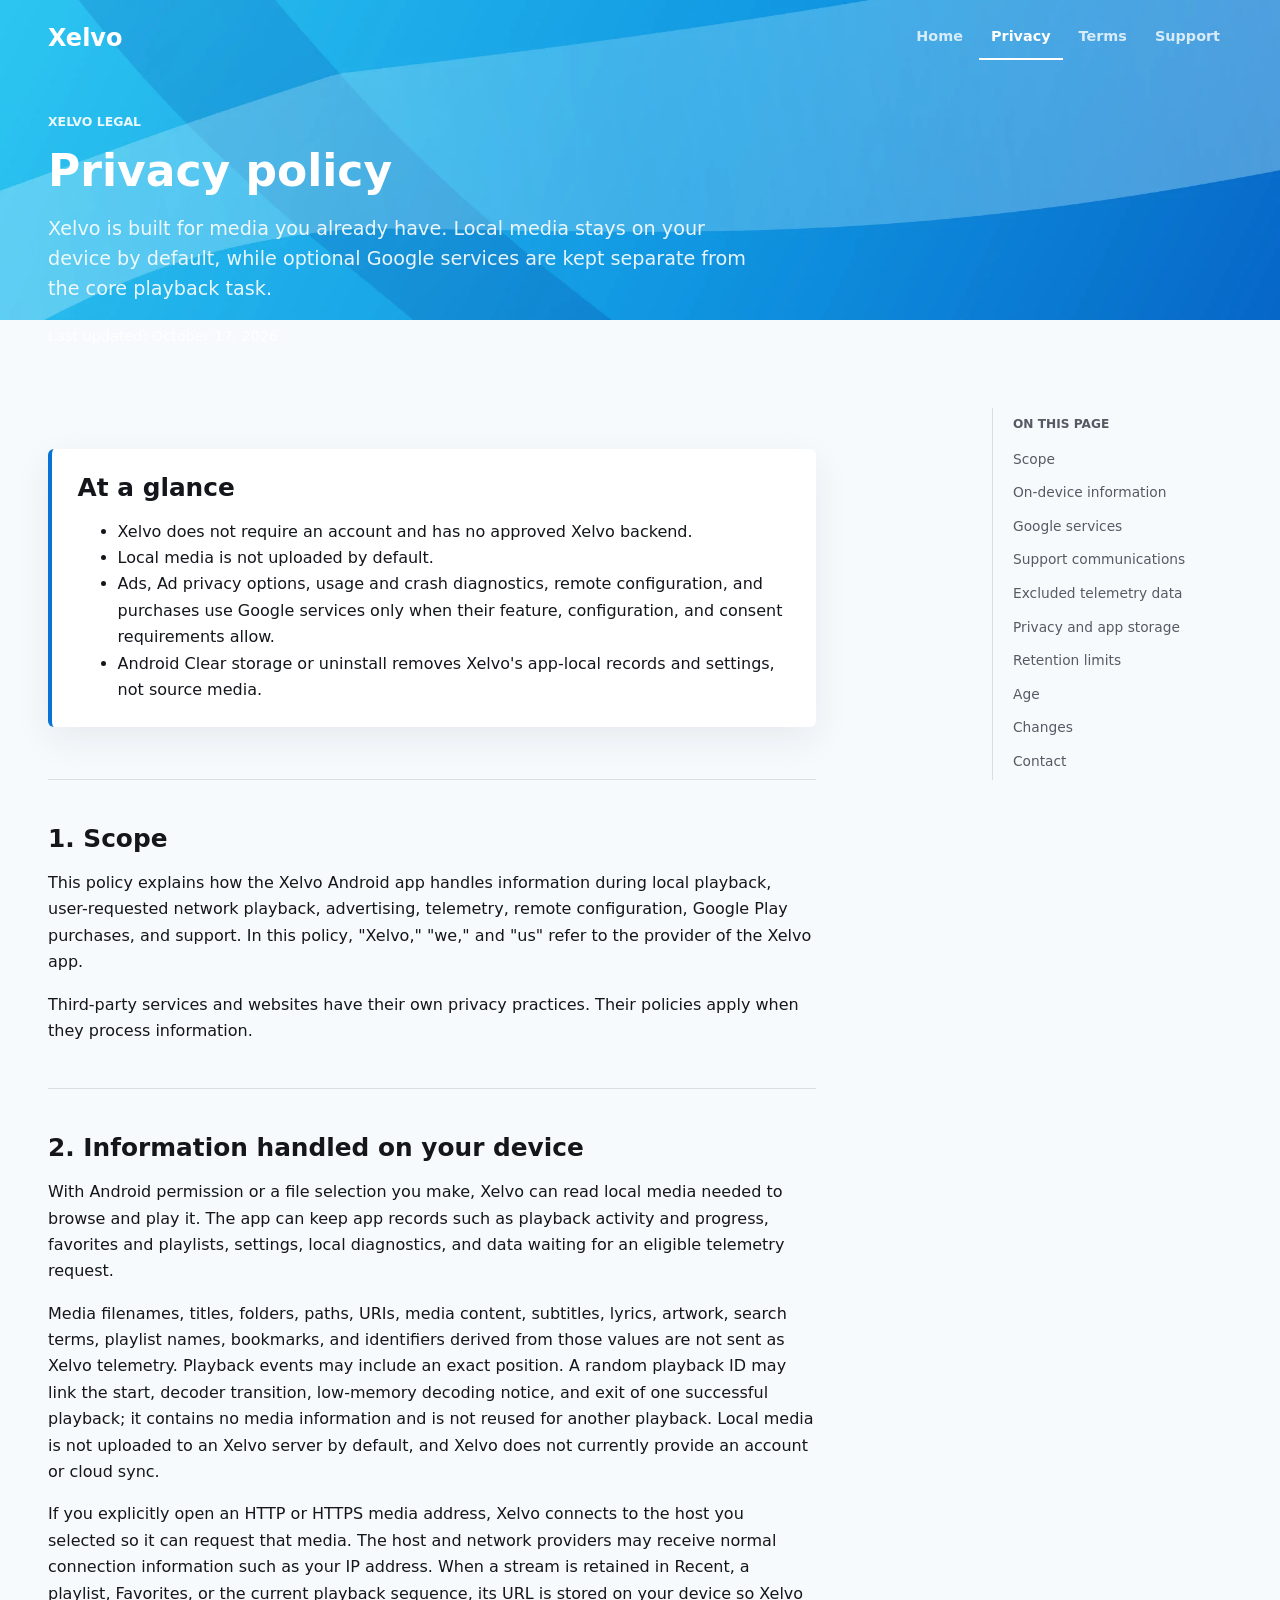
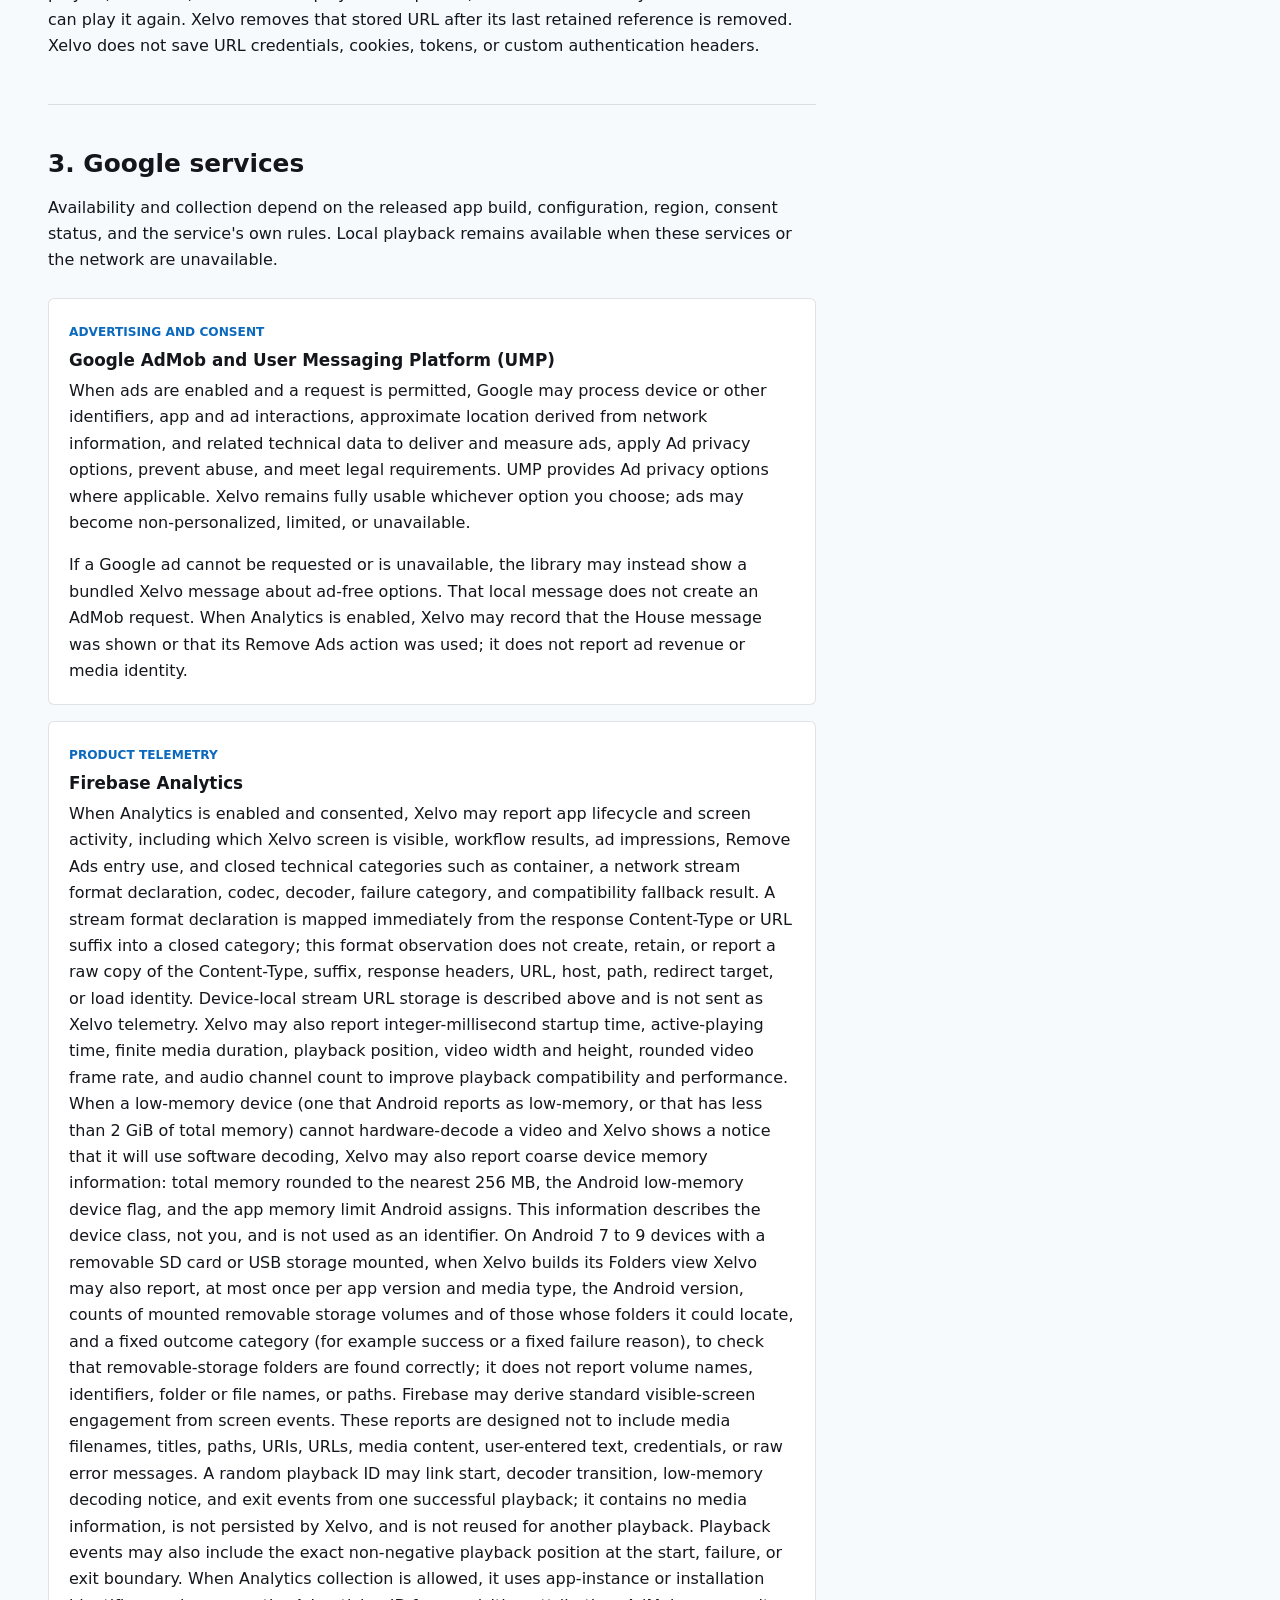
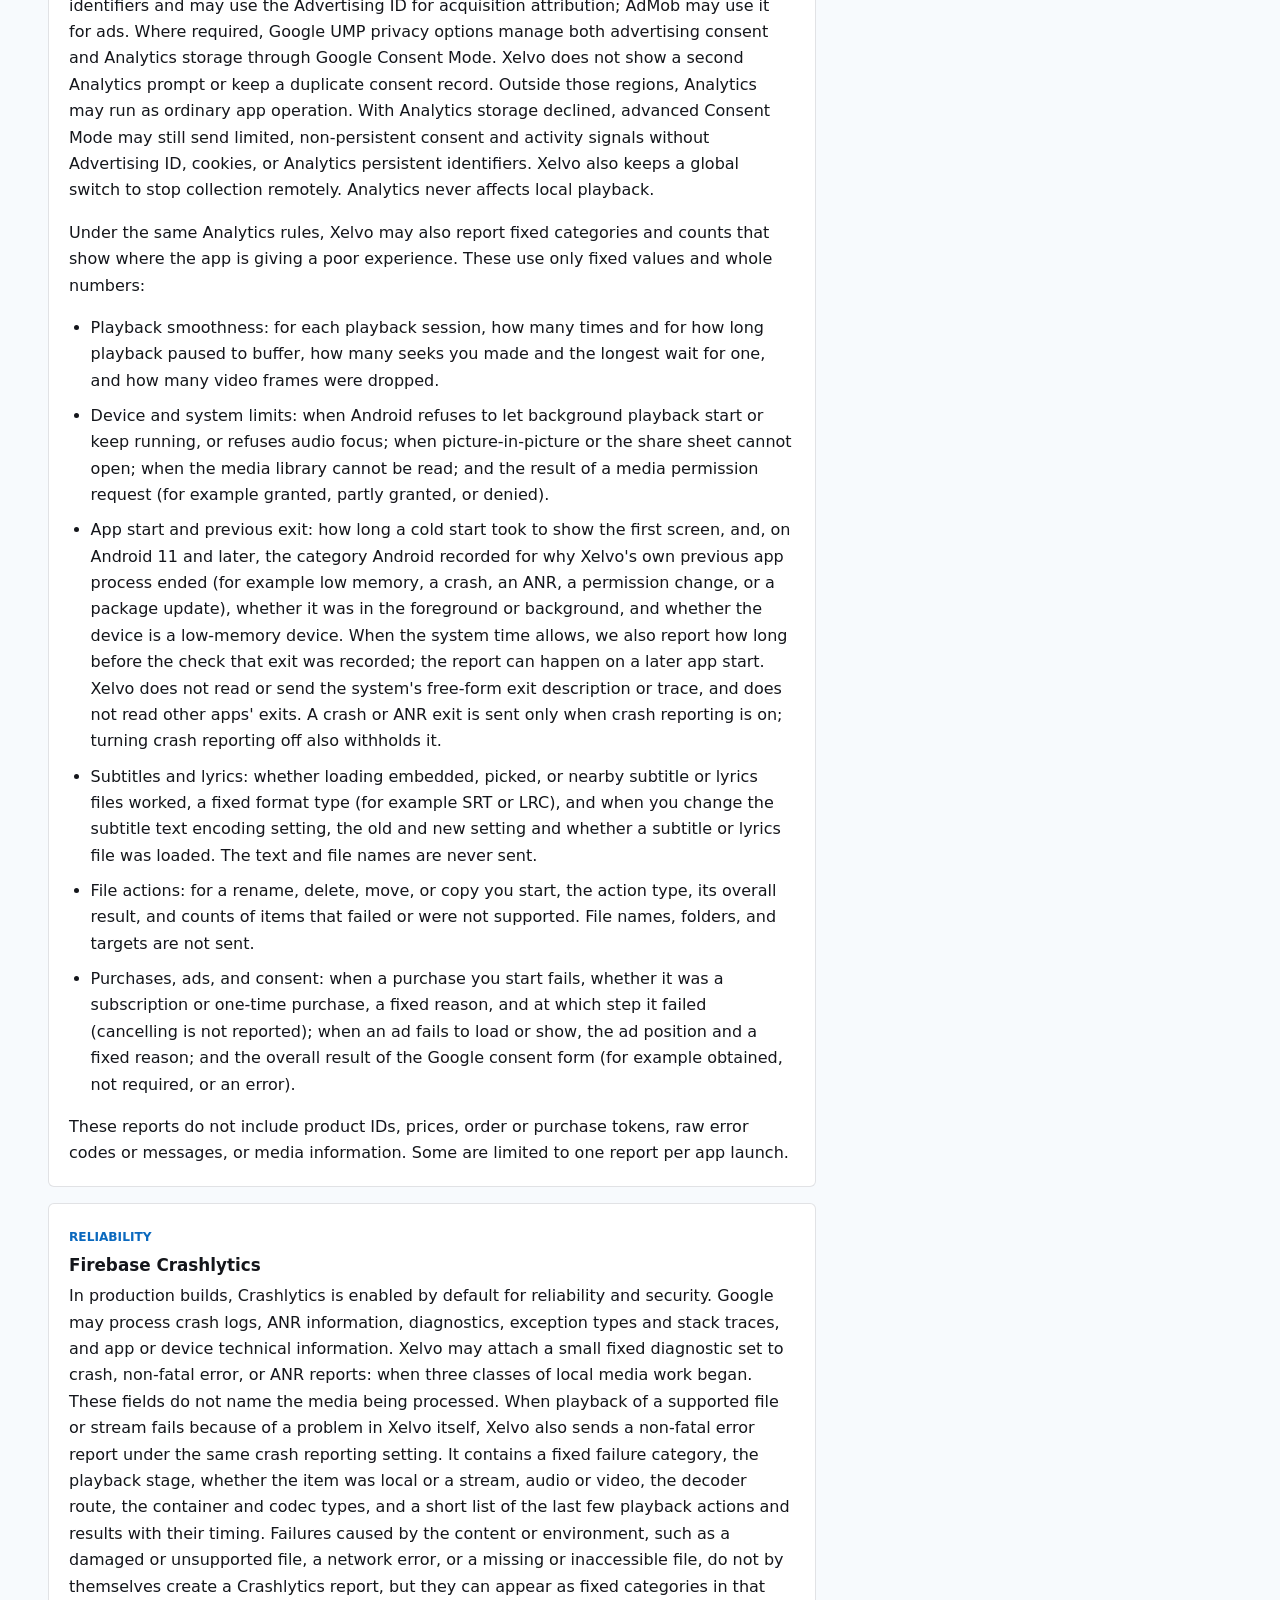
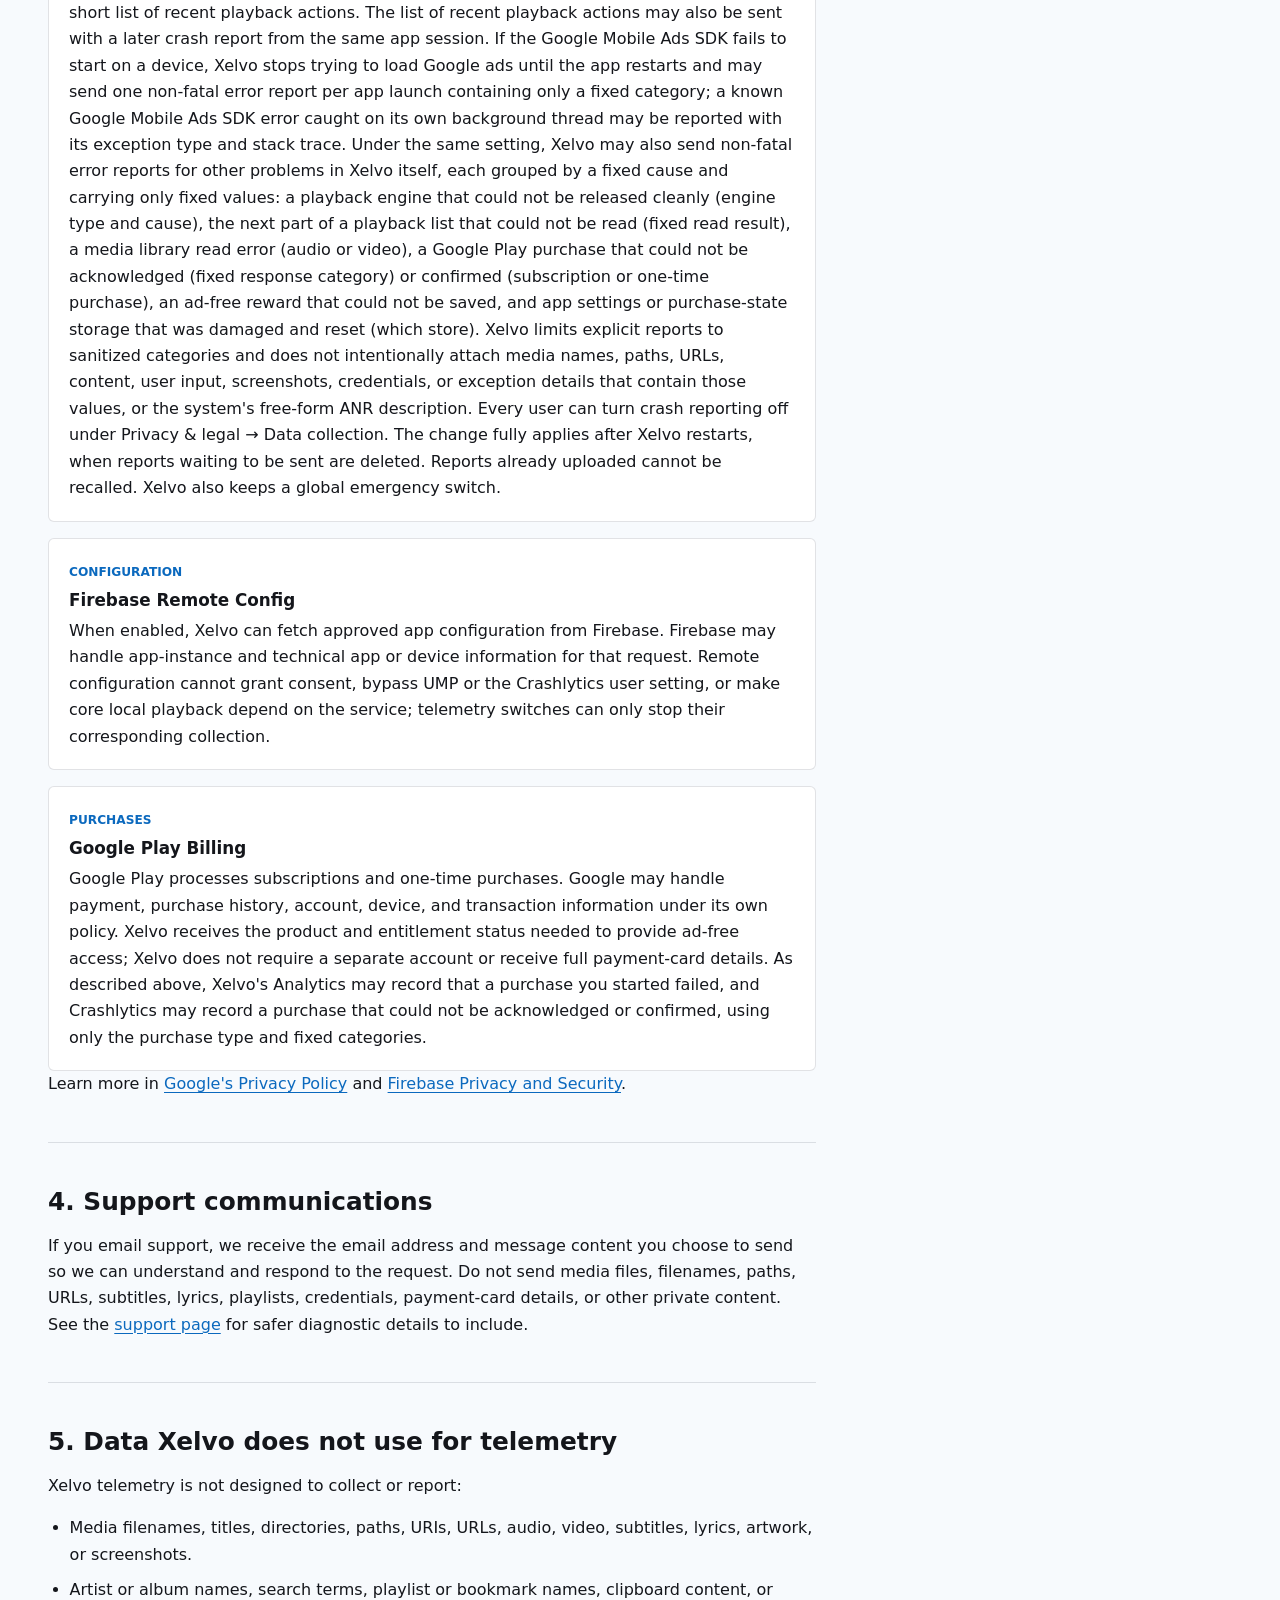
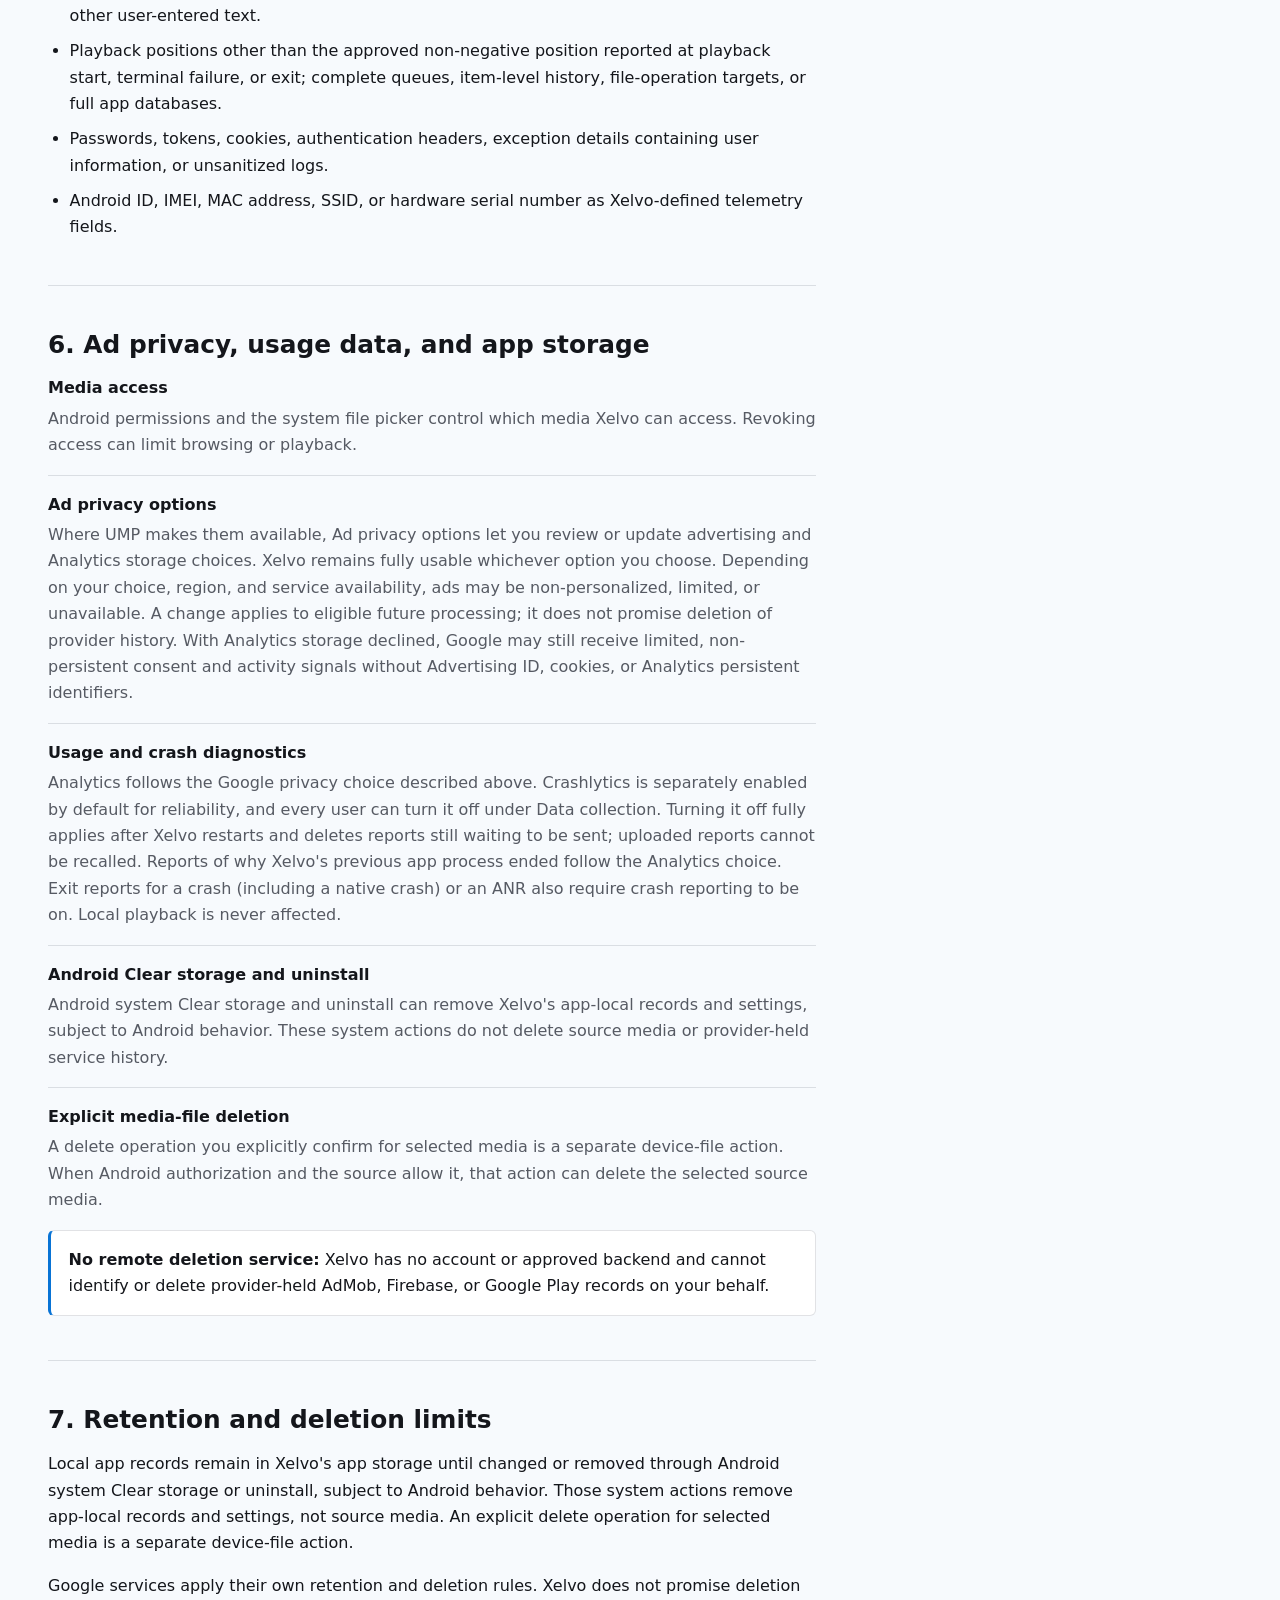
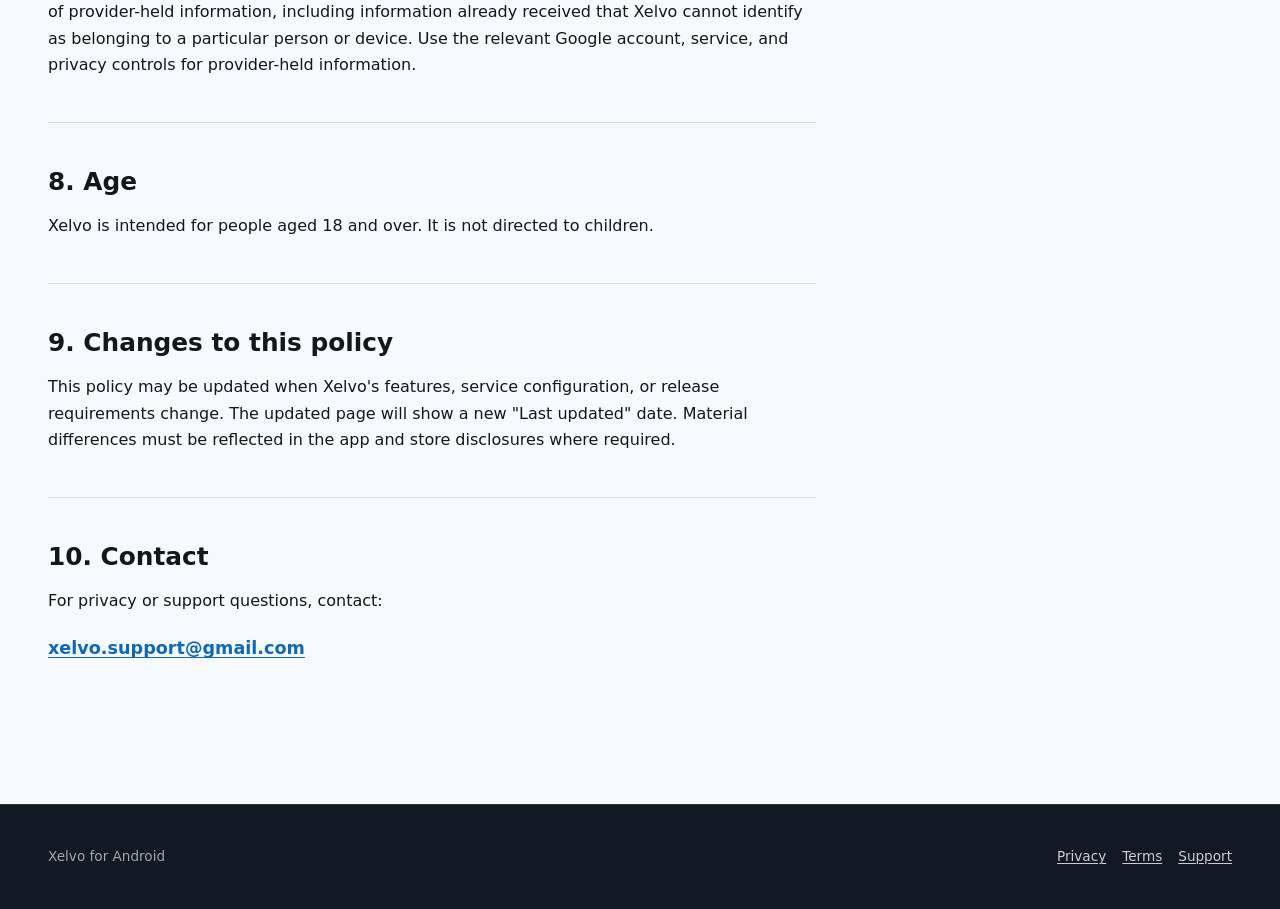
==== commit c968c63c: "Update privacy.html" ====
--- a/privacy.html
+++ b/privacy.html
@@ -41,7 +41,7 @@
             device by default, while optional Google services are kept separate
             from the core playback task.
           </p>
-          <p class="meta">Last updated: October 9, 2026</p>
+          <p class="meta">Last updated: October 17, 2026</p>
         </header>
 
         <div class="summary-band" aria-labelledby="privacy-summary">
@@ -181,10 +181,7 @@
                 <li>
                   App start and previous exit: how long a cold start took to
                   show the first screen, and, on Android 11 and later, the
-                  category Android recorded for why Xelvo's own previous app
-                  process ended (for example low memory, a crash, an ANR, or
-                  closed by the user), whether it was in the foreground or
-                  background, and whether the device is a low-memory device.
+                  category Android recorded for why Xelvo's own previous app process ended (for example low memory, a crash, an ANR, a permission change, or a package update), whether it was in the foreground or background, and whether the device is a low-memory device. When the system time allows, we also report how long before the check that exit was recorded; the report can happen on a later app start.
                   Xelvo does not read or send the system's free-form exit
                   description or trace, and does not read other apps' exits.
                   A crash or ANR exit is sent only when crash reporting is on;
@@ -383,11 +380,8 @@
                 Crashlytics is separately enabled by default for reliability,
                 and every user can turn it off under Data collection. Turning it
                 off fully applies after Xelvo restarts and deletes reports still
-                waiting to be sent; uploaded reports cannot be recalled. The
-                Analytics report of why Xelvo's previous app process ended
-                (which can say it crashed or stopped responding) follows the
-                Analytics choice, not this Crashlytics setting. Local
-                playback is never affected.
+                waiting to be sent; uploaded reports cannot be recalled.
+                Reports of why Xelvo's previous app process ended follow the Analytics choice. Exit reports for a crash (including a native crash) or an ANR also require crash reporting to be on. Local playback is never affected.
               </dd>
             </div>
             <div>
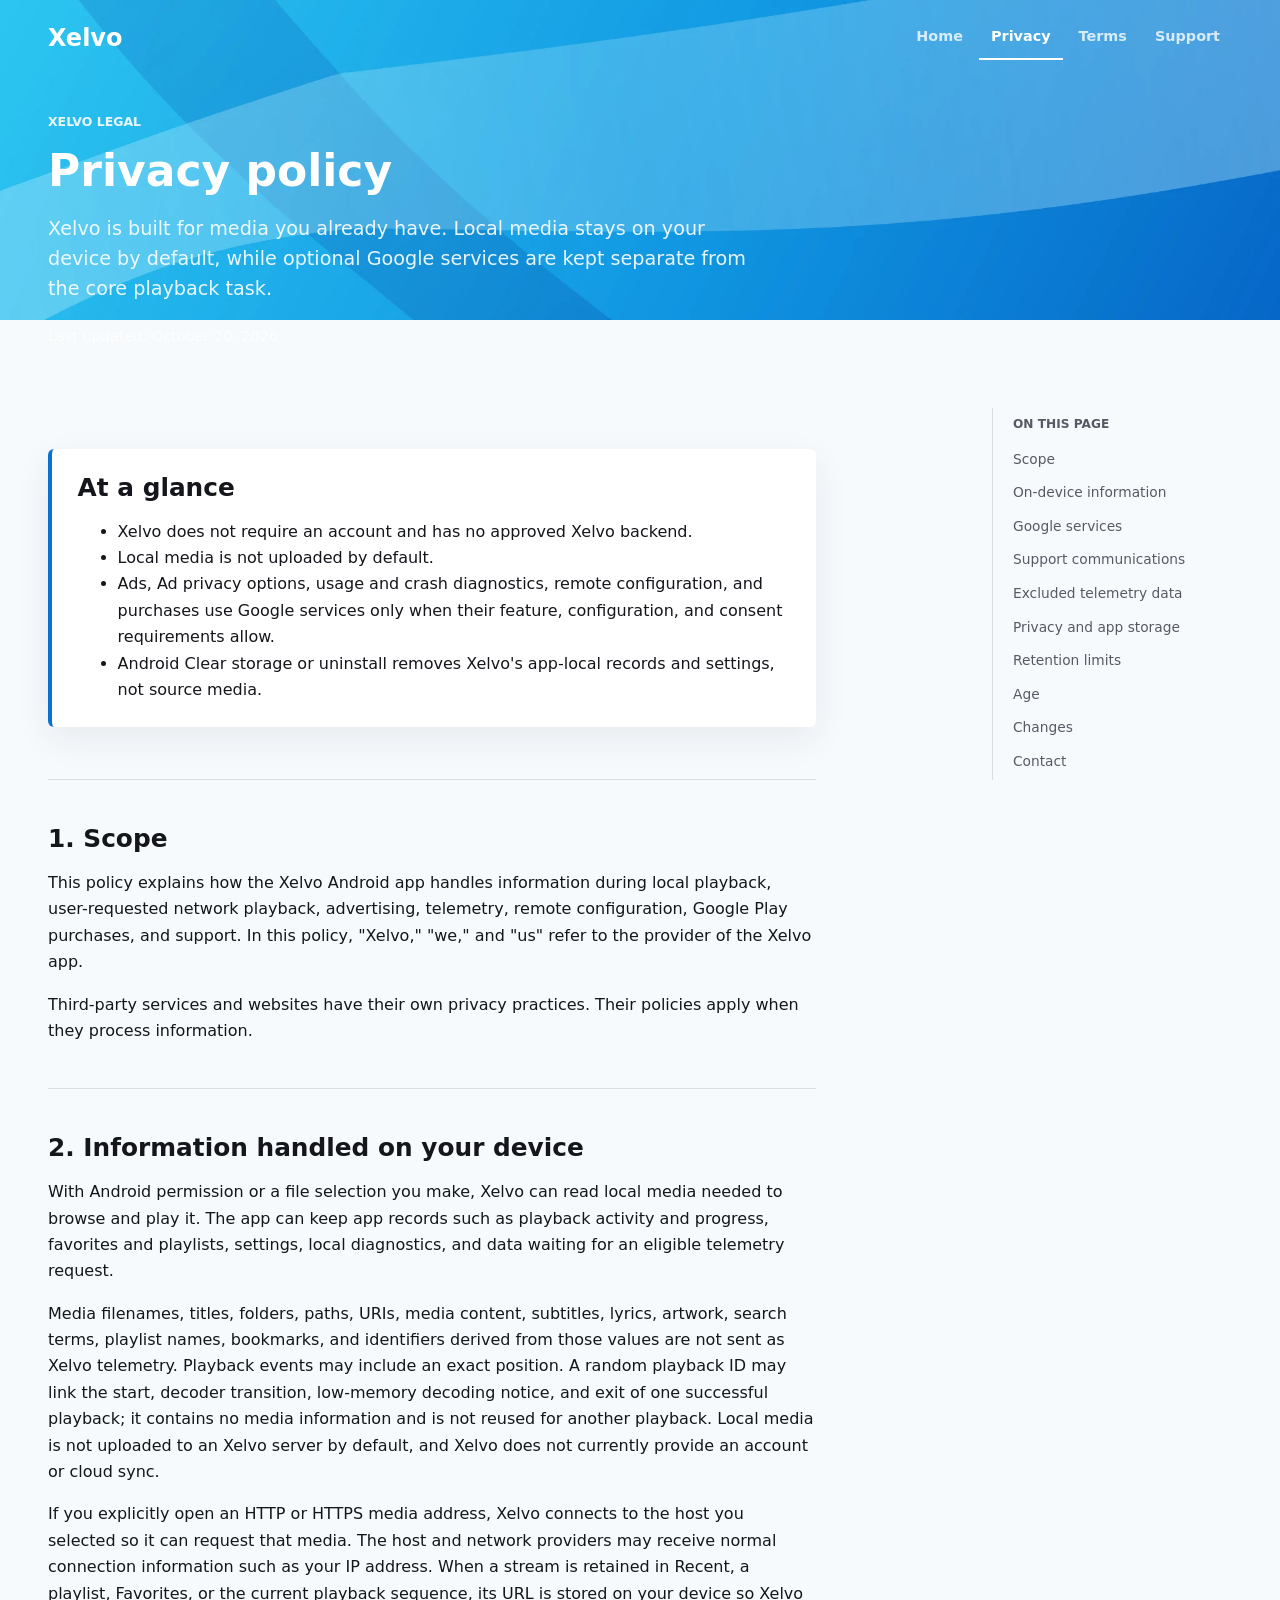
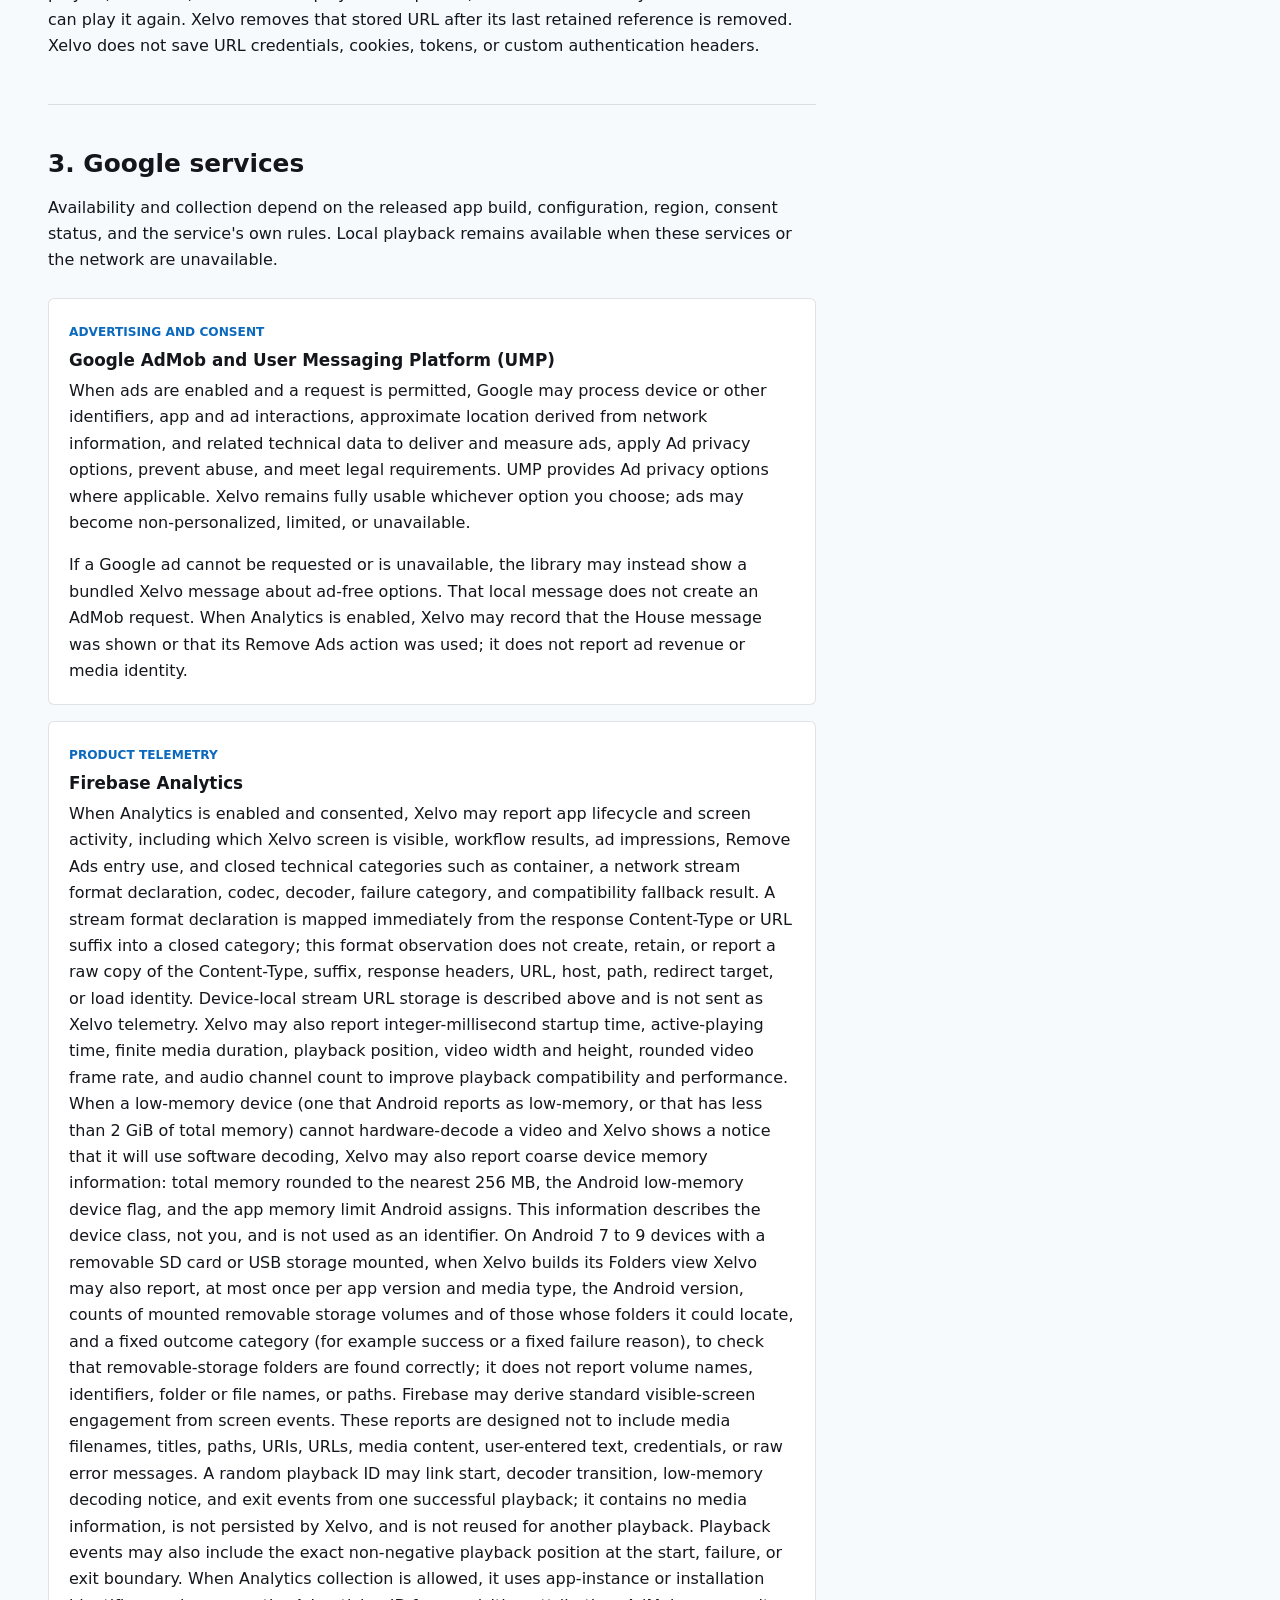
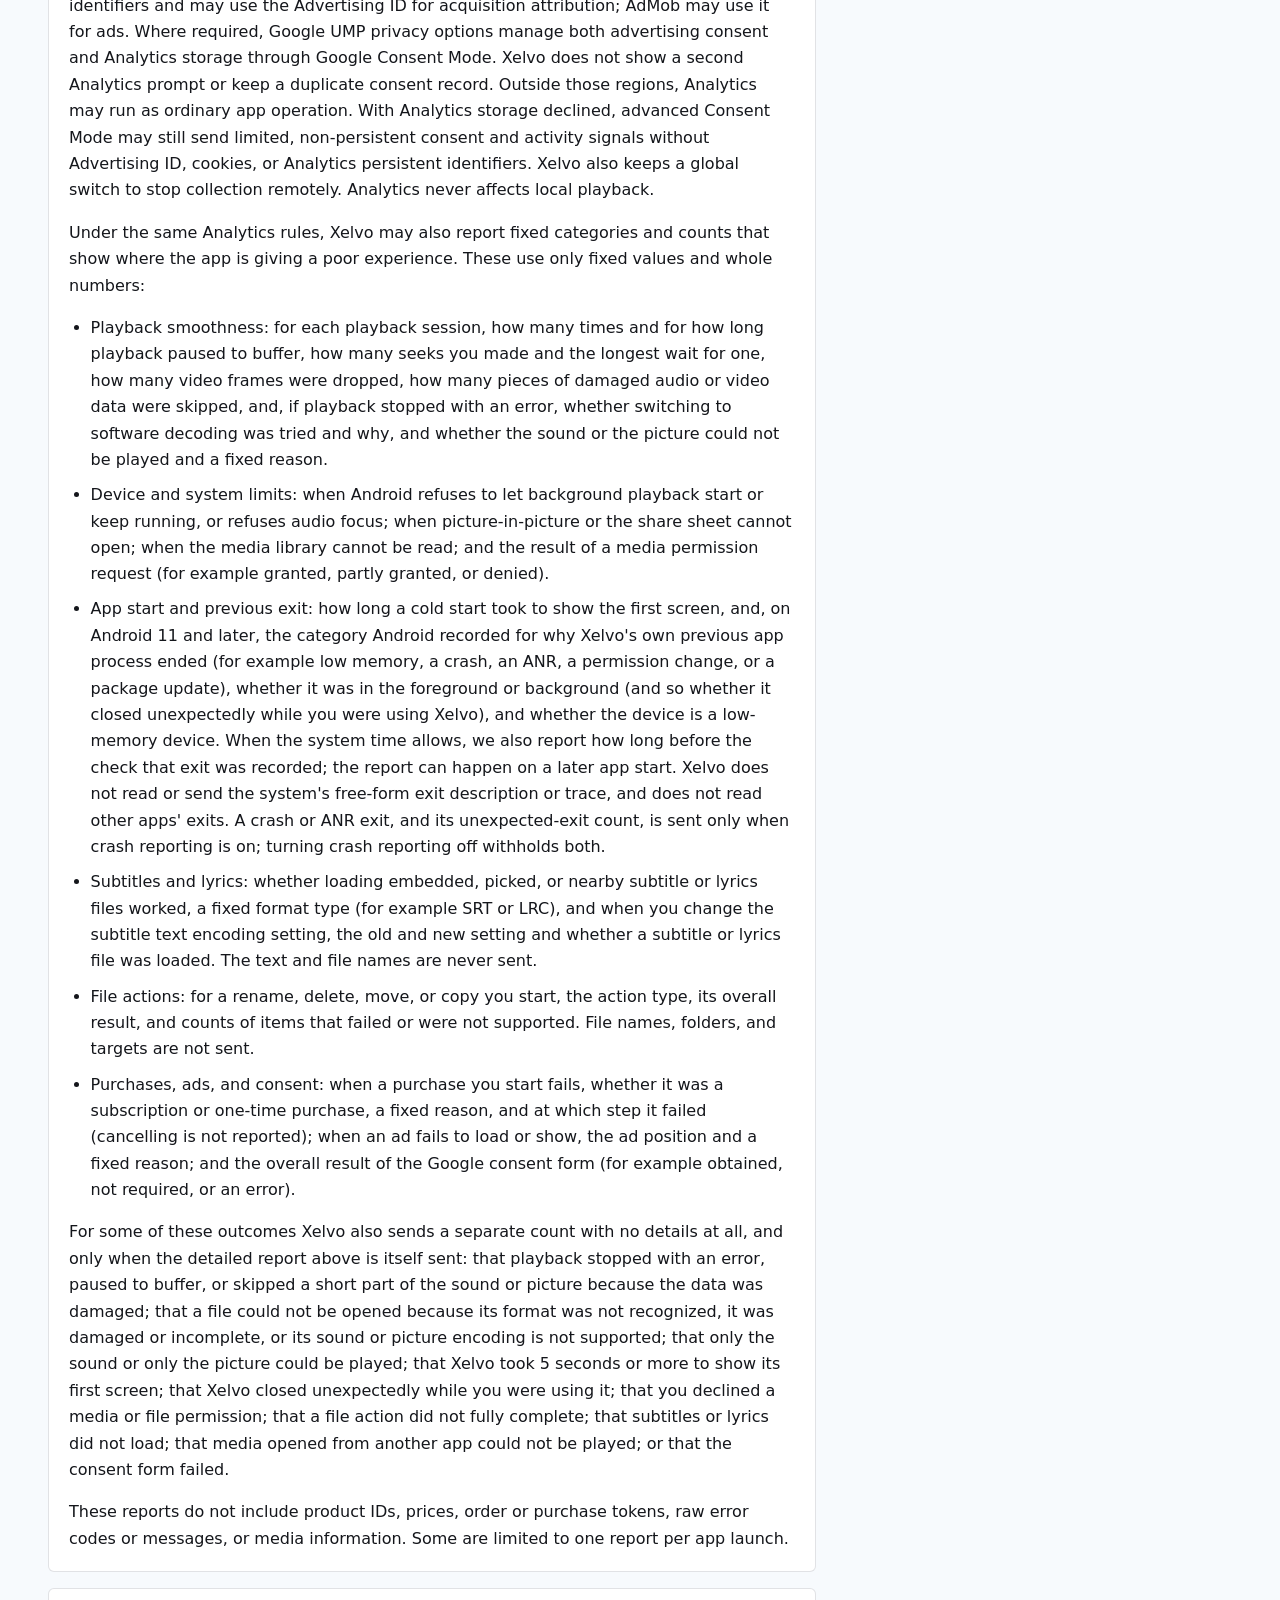
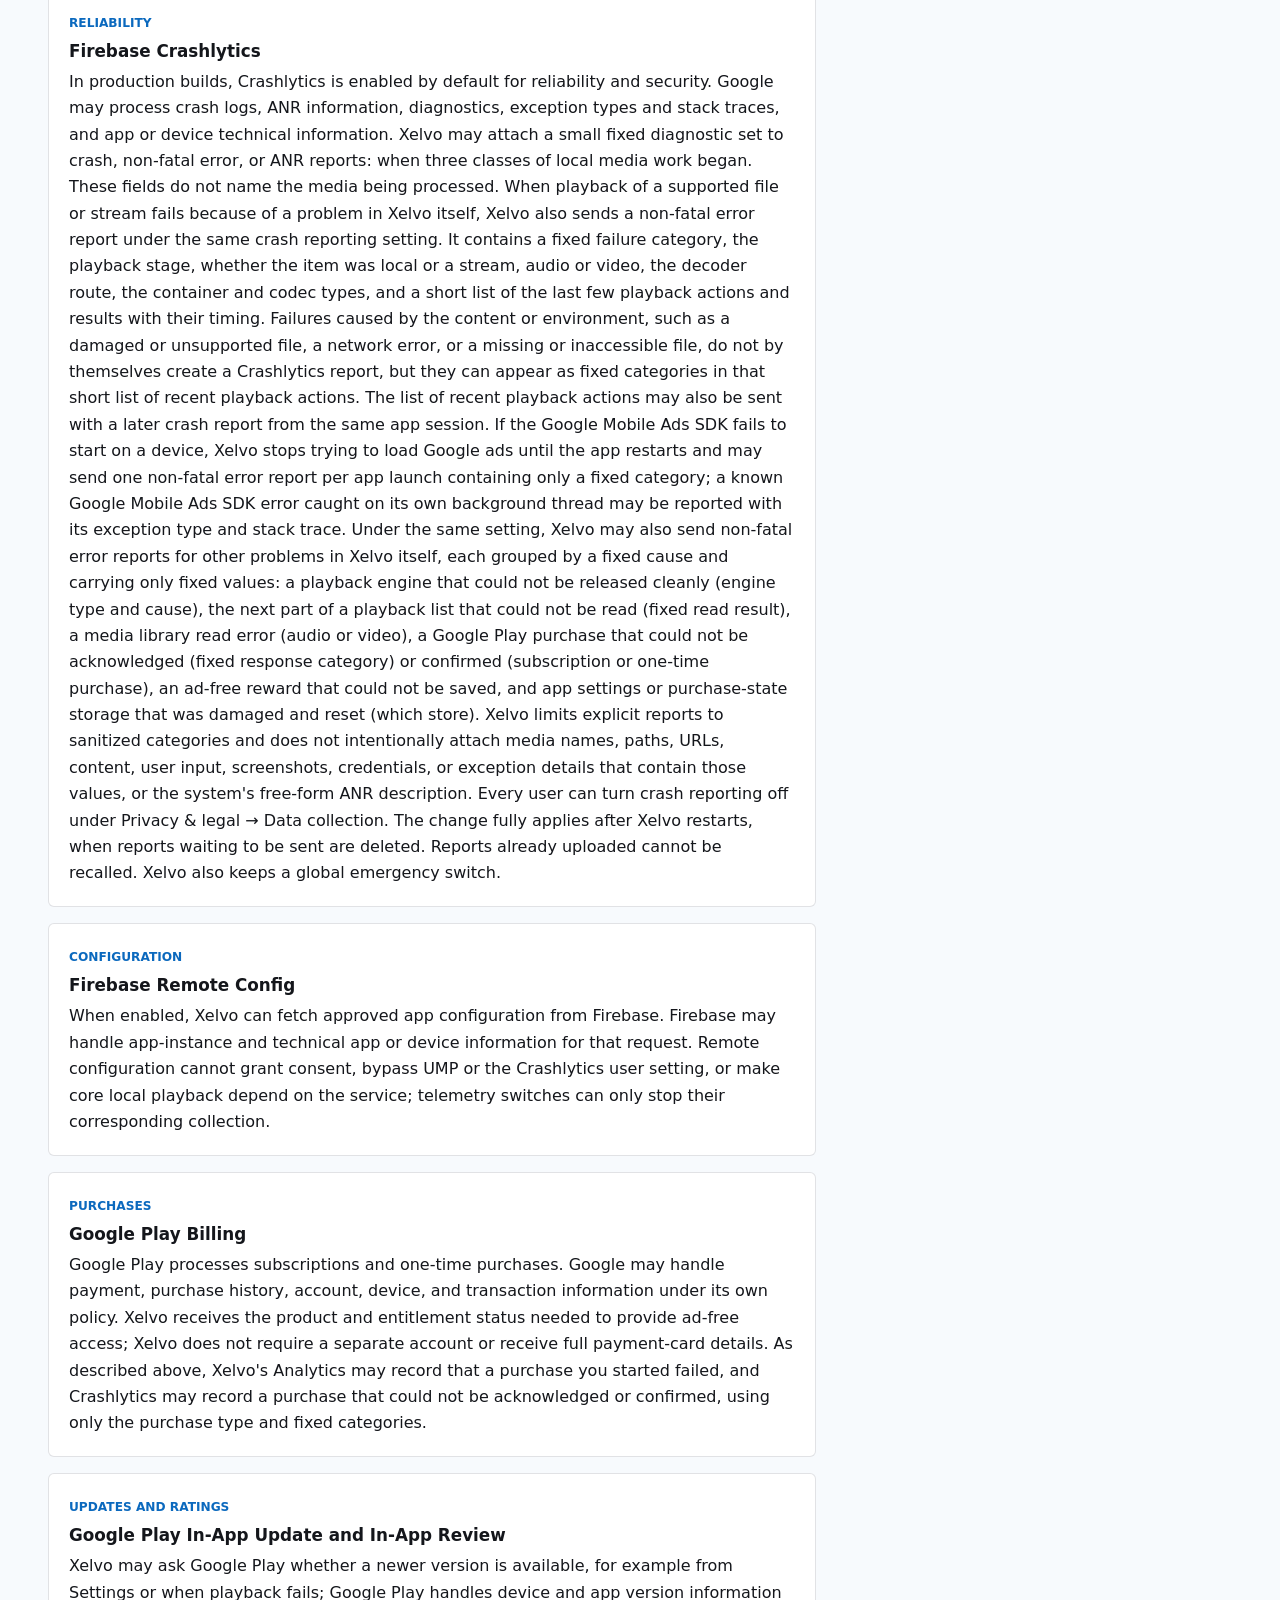
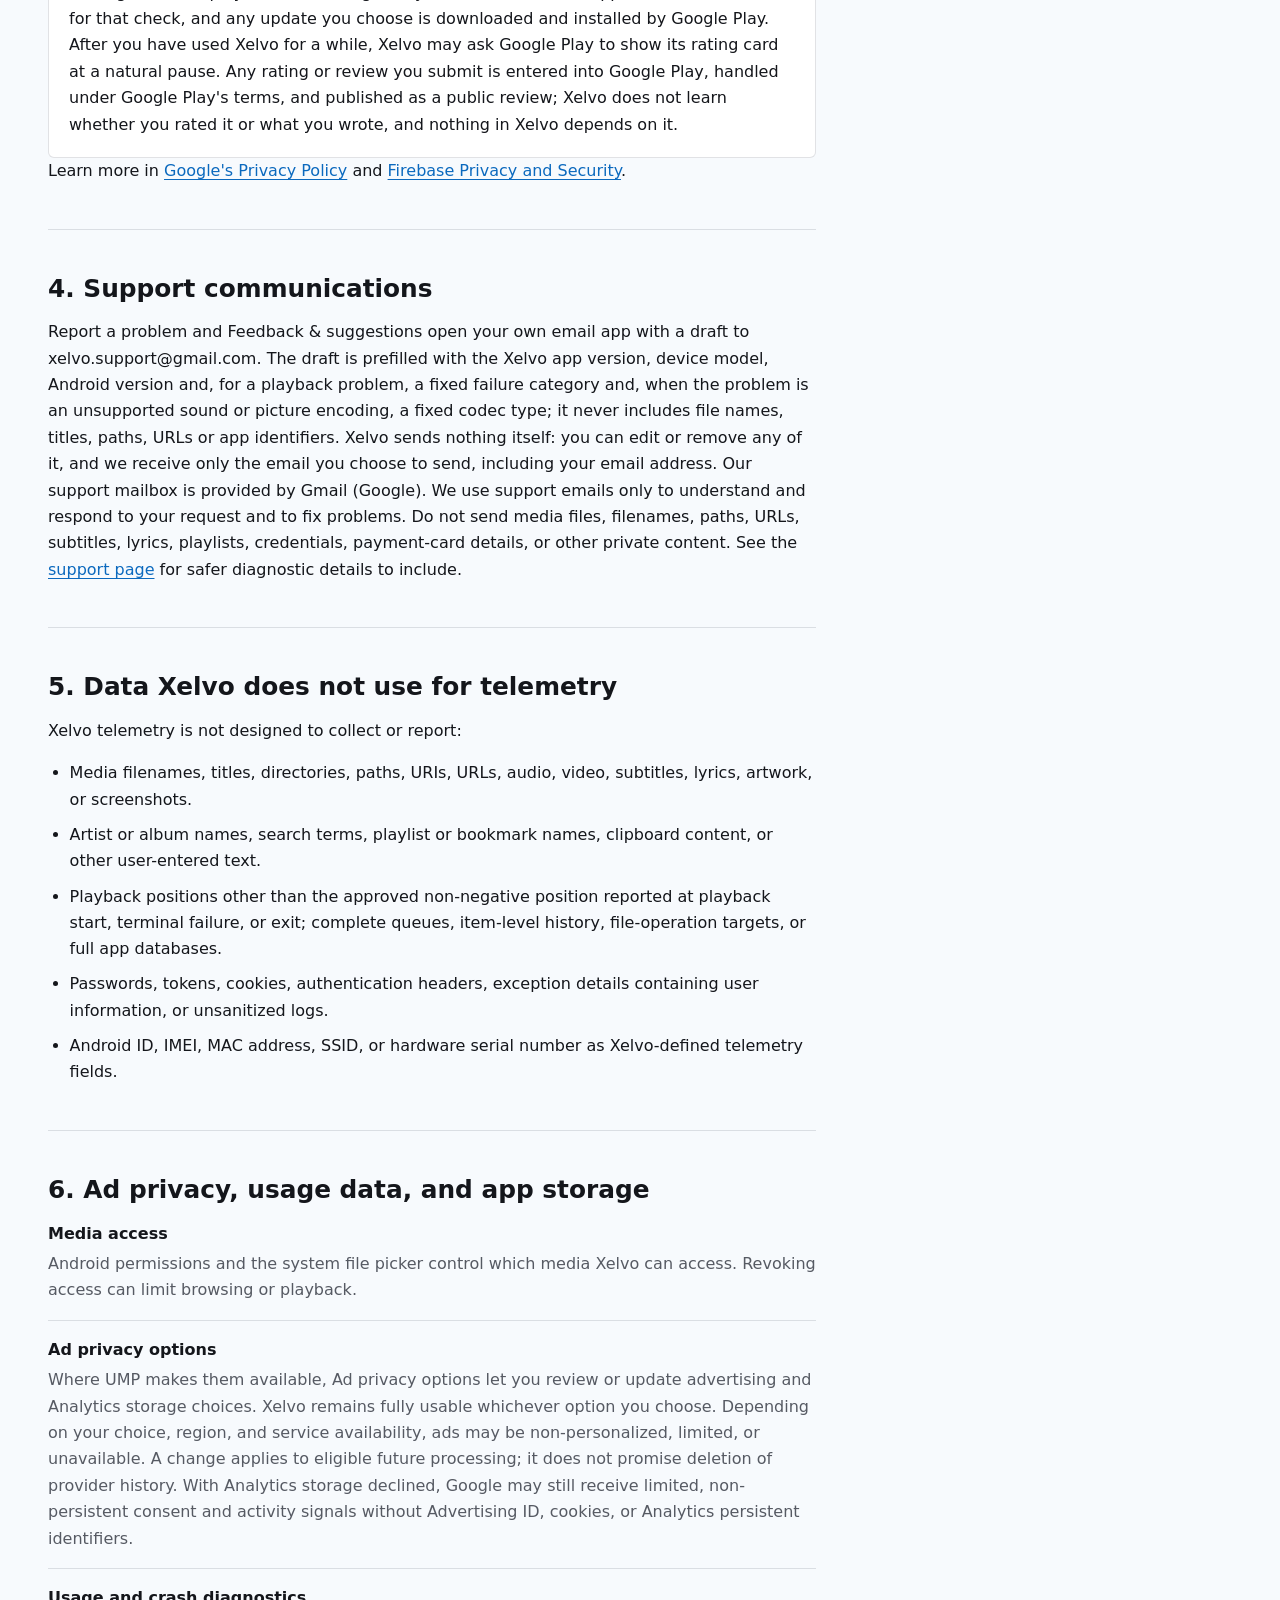
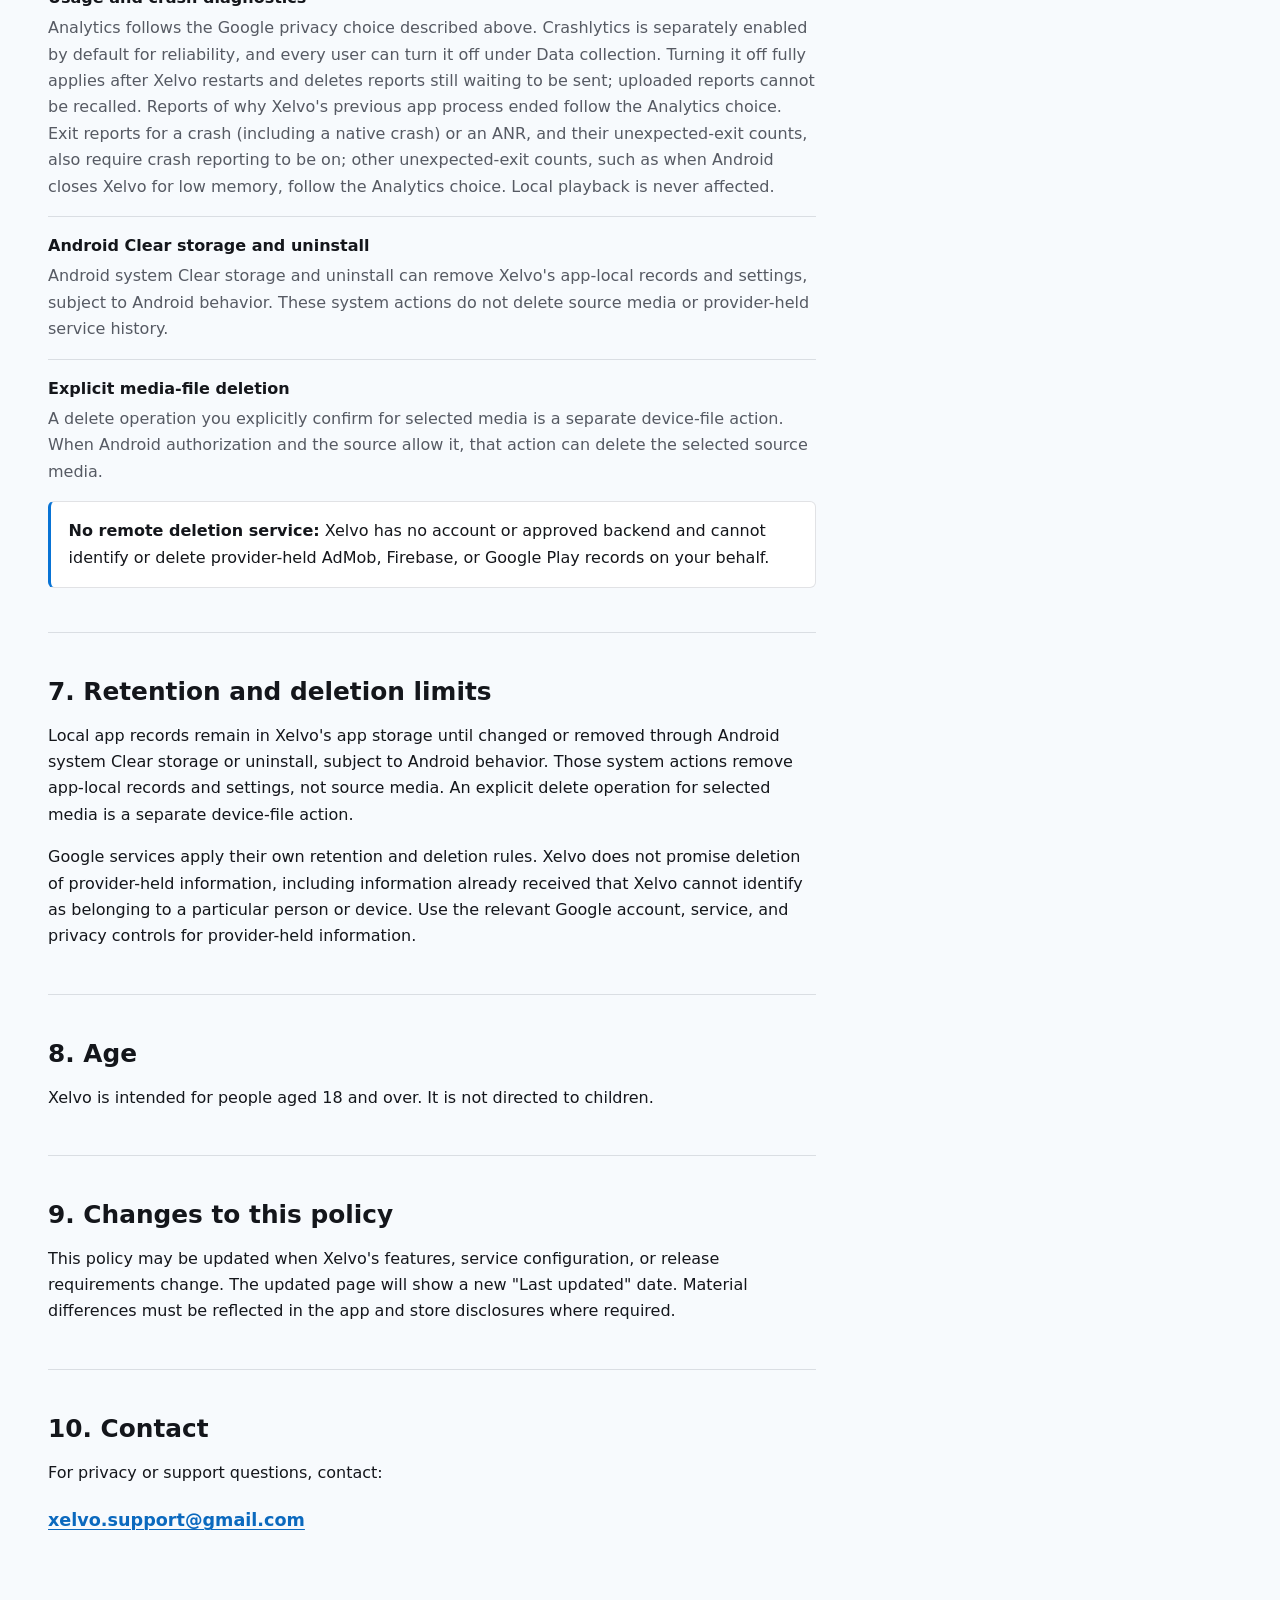
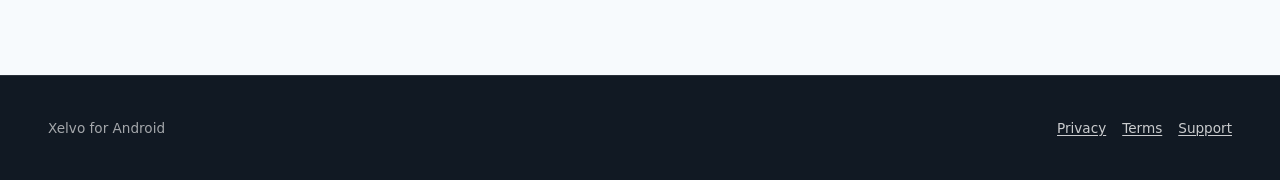
==== commit 34914661: "Update privacy.html" ====
--- a/privacy.html
+++ b/privacy.html
@@ -41,7 +41,7 @@
             device by default, while optional Google services are kept separate
             from the core playback task.
           </p>
-          <p class="meta">Last updated: October 17, 2026</p>
+          <p class="meta">Last updated: October 20, 2026</p>
         </header>
 
         <div class="summary-band" aria-labelledby="privacy-summary">
@@ -167,8 +167,12 @@
                 <li>
                   Playback smoothness: for each playback session, how many
                   times and for how long playback paused to buffer, how many
-                  seeks you made and the longest wait for one, and how many
-                  video frames were dropped.
+                  seeks you made and the longest wait for one, how many
+                  video frames were dropped, how many pieces of damaged audio or
+                  video data were skipped, and, if playback stopped with an
+                  error, whether switching to software decoding was tried and
+                  why, and whether the sound or the picture could not be played
+                  and a fixed reason.
                 </li>
                 <li>
                   Device and system limits: when Android refuses to let
@@ -181,11 +185,12 @@
                 <li>
                   App start and previous exit: how long a cold start took to
                   show the first screen, and, on Android 11 and later, the
-                  category Android recorded for why Xelvo's own previous app process ended (for example low memory, a crash, an ANR, a permission change, or a package update), whether it was in the foreground or background, and whether the device is a low-memory device. When the system time allows, we also report how long before the check that exit was recorded; the report can happen on a later app start.
+                  category Android recorded for why Xelvo's own previous app process ended (for example low memory, a crash, an ANR, a permission change, or a package update), whether it was in the foreground or background (and so whether it closed unexpectedly while you were using Xelvo), and whether the device is a low-memory device. When the system time allows, we also report how long before the check that exit was recorded; the report can happen on a later app start.
                   Xelvo does not read or send the system's free-form exit
                   description or trace, and does not read other apps' exits.
-                  A crash or ANR exit is sent only when crash reporting is on;
-                  turning crash reporting off also withholds it.
+                  A crash or ANR exit, and its unexpected-exit count, is sent
+                  only when crash reporting is on; turning crash reporting off
+                  withholds both.
                 </li>
                 <li>
                   Subtitles and lyrics: whether loading embedded, picked, or
@@ -211,6 +216,21 @@
                   error).
                 </li>
               </ul>
+              <p>
+                For some of these outcomes Xelvo also sends a separate count
+                with no details at all, and only when the detailed report above
+                is itself sent: that playback stopped with an error, paused to
+                buffer, or skipped a short part of the sound or picture because
+                the data was damaged; that a file could not be opened because
+                its format was not recognized, it was damaged or incomplete, or
+                its sound or picture encoding is not supported; that only the
+                sound or only the picture could be played; that Xelvo took 5 seconds or more to
+                show its first screen; that Xelvo closed unexpectedly while you
+                were using it; that you declined a media or file permission;
+                that a file action did not fully complete; that subtitles or
+                lyrics did not load; that media opened from another app could
+                not be played; or that the consent form failed.
+              </p>
               <p>
                 These reports do not include product IDs, prices, order or
                 purchase tokens, raw error codes or messages, or media
@@ -298,6 +318,23 @@
                 using only the purchase type and fixed categories.
               </p>
             </article>
+
+            <article class="service">
+              <span class="service-label">Updates and ratings</span>
+              <h3>Google Play In-App Update and In-App Review</h3>
+              <p>
+                Xelvo may ask Google Play whether a newer version is available,
+                for example from Settings or when playback fails; Google Play
+                handles device and app version information for that check, and
+                any update you choose is downloaded and installed by Google
+                Play. After you have used Xelvo for a while, Xelvo may ask Google
+                Play to show its rating card at a natural pause. Any rating or
+                review you submit is entered into Google Play, handled under
+                Google Play's terms, and published as a public review; Xelvo does
+                not learn whether you rated it or what you wrote, and nothing in
+                Xelvo depends on it.
+              </p>
+            </article>
           </div>
 
           <p>
@@ -311,9 +348,17 @@
         <section id="support" class="content-section">
           <h2>4. Support communications</h2>
           <p>
-            If you email support, we receive the email address and message content
-            you choose to send so we can understand and respond to the request.
-            Do not send media files, filenames, paths, URLs, subtitles, lyrics,
+            Report a problem and Feedback &amp; suggestions open your own email
+            app with a draft to xelvo.support@gmail.com. The draft is prefilled
+            with the Xelvo app version, device model, Android version and, for a
+            playback problem, a fixed failure category and, when the problem is
+            an unsupported sound or picture encoding, a fixed codec type; it never includes file
+            names, titles, paths, URLs or app identifiers. Xelvo sends nothing
+            itself: you can edit or remove any of it, and we receive only the
+            email you choose to send, including your email address. Our support
+            mailbox is provided by Gmail (Google). We use support emails only to
+            understand and respond to your request and to fix problems. Do not
+            send media files, filenames, paths, URLs, subtitles, lyrics,
             playlists, credentials, payment-card details, or other private
             content. See the <a href="support.html">support page</a> for safer
             diagnostic details to include.
@@ -381,7 +426,7 @@
                 and every user can turn it off under Data collection. Turning it
                 off fully applies after Xelvo restarts and deletes reports still
                 waiting to be sent; uploaded reports cannot be recalled.
-                Reports of why Xelvo's previous app process ended follow the Analytics choice. Exit reports for a crash (including a native crash) or an ANR also require crash reporting to be on. Local playback is never affected.
+                Reports of why Xelvo's previous app process ended follow the Analytics choice. Exit reports for a crash (including a native crash) or an ANR, and their unexpected-exit counts, also require crash reporting to be on; other unexpected-exit counts, such as when Android closes Xelvo for low memory, follow the Analytics choice. Local playback is never affected.
               </dd>
             </div>
             <div>
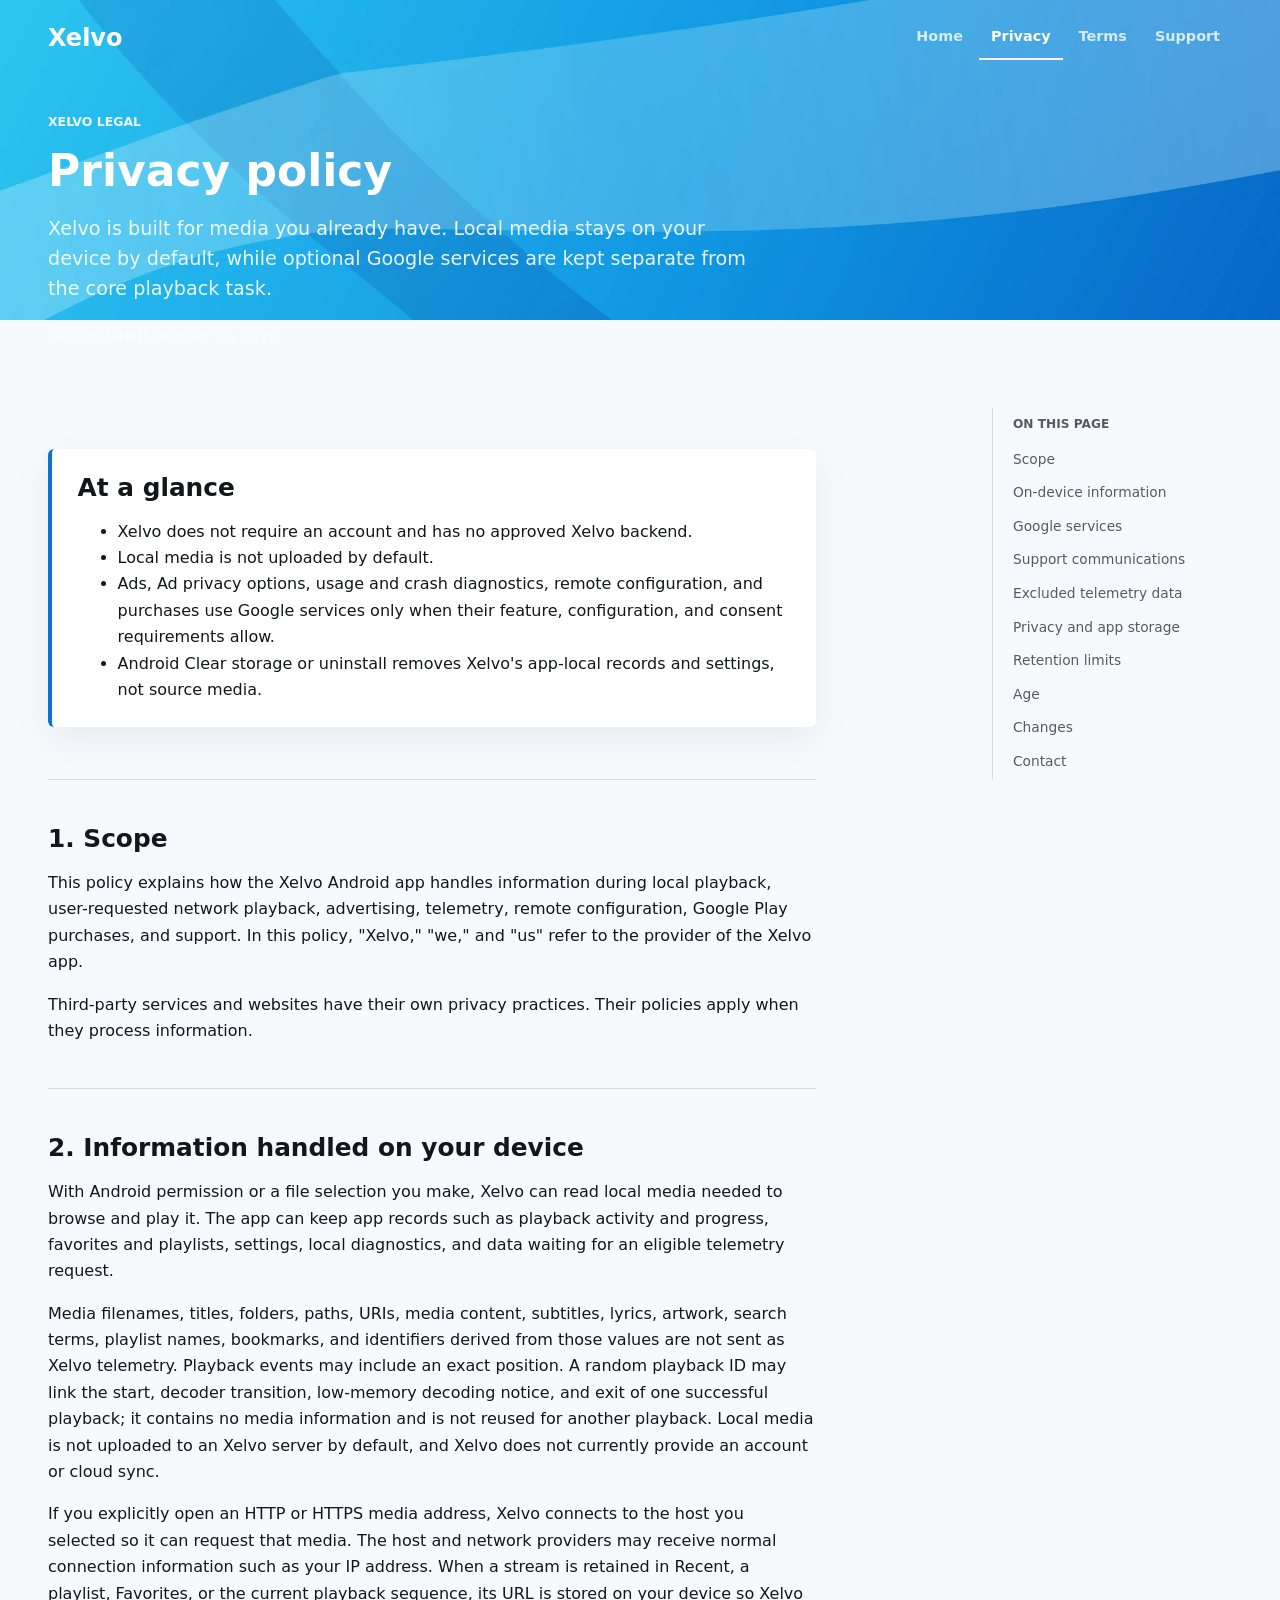
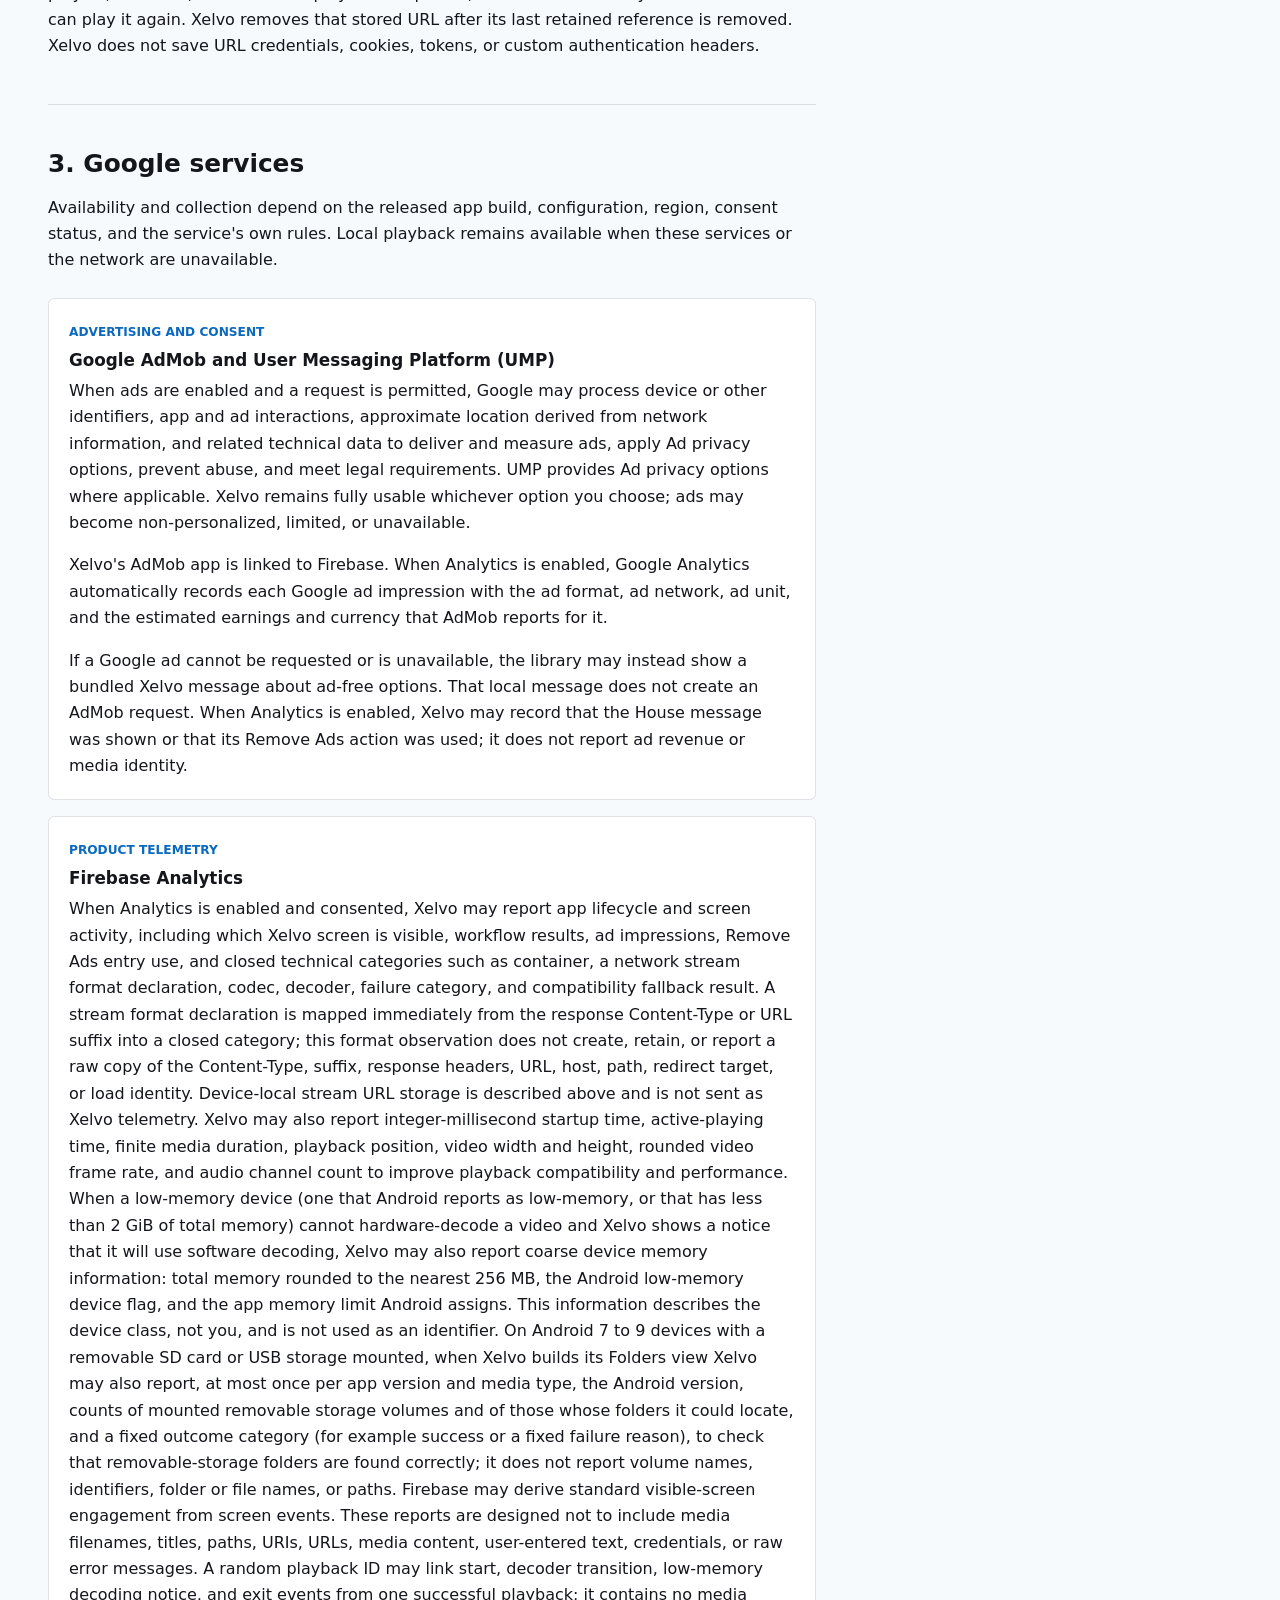
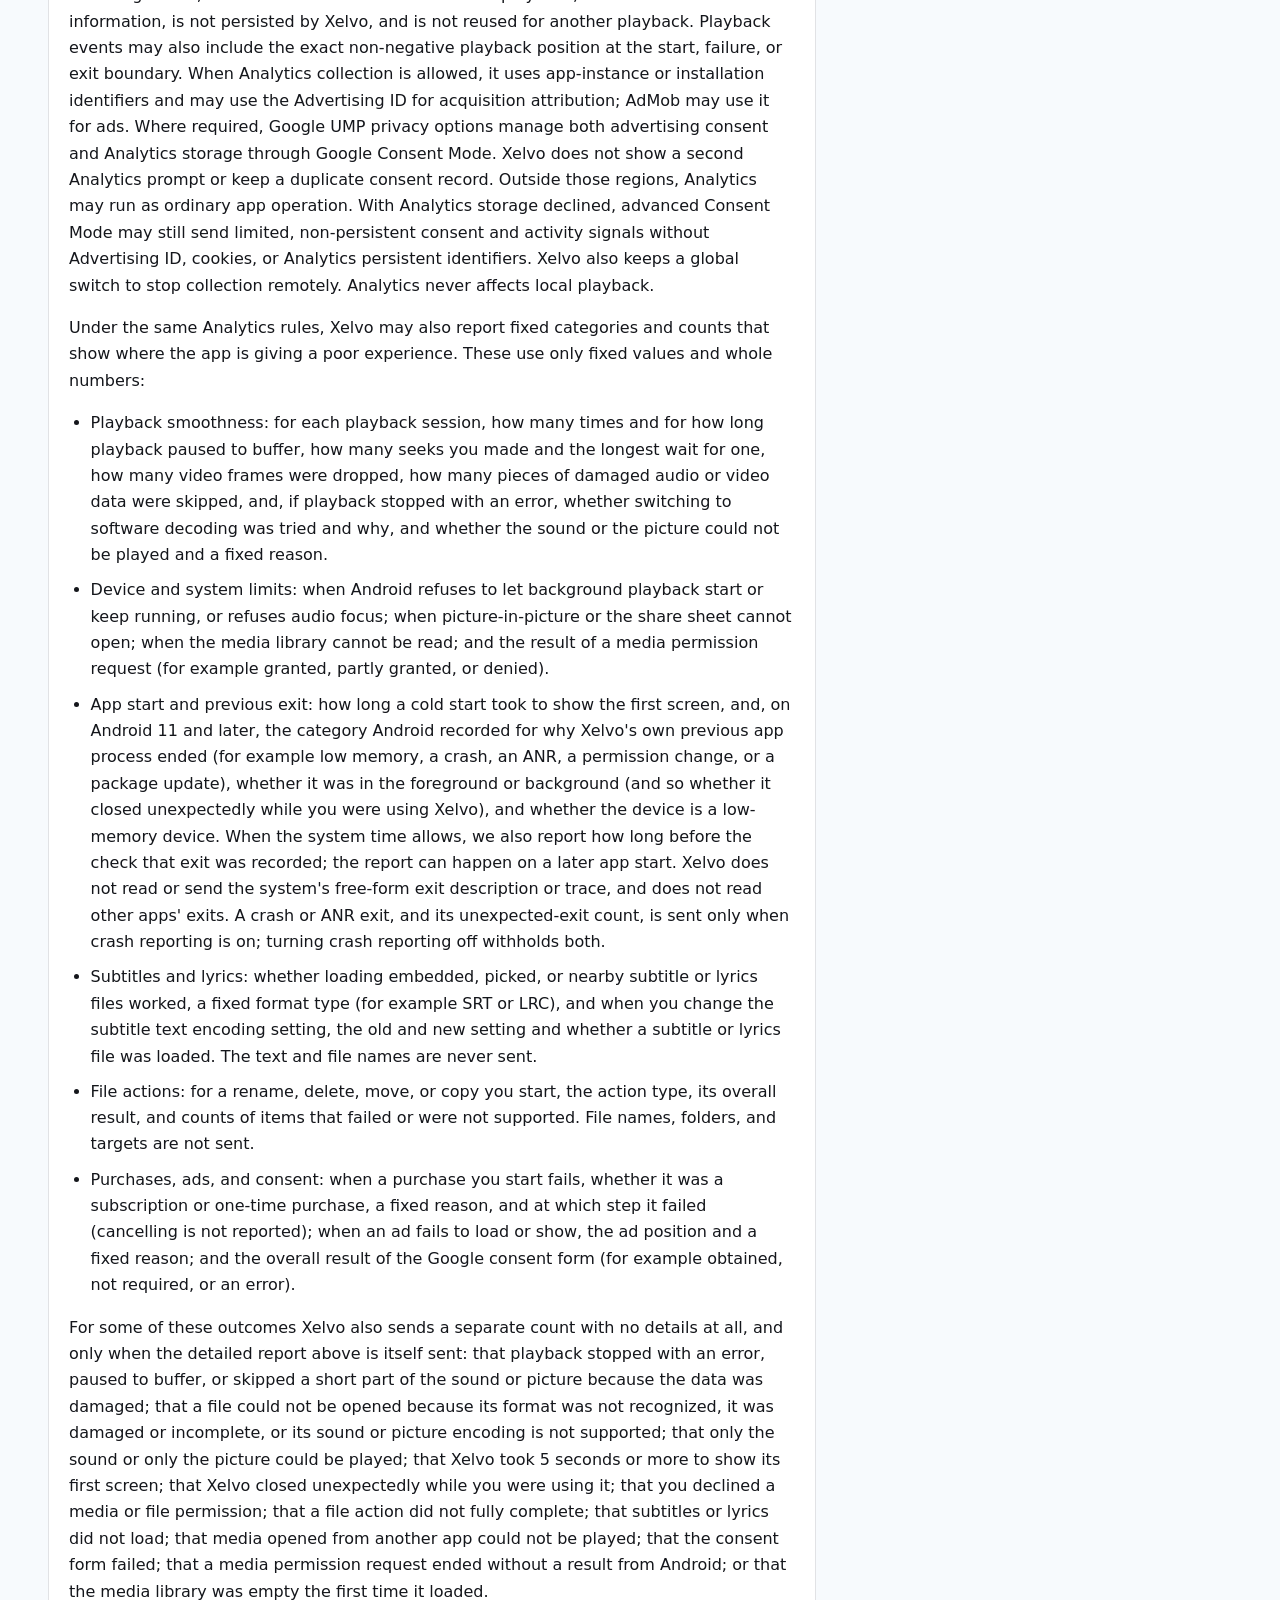
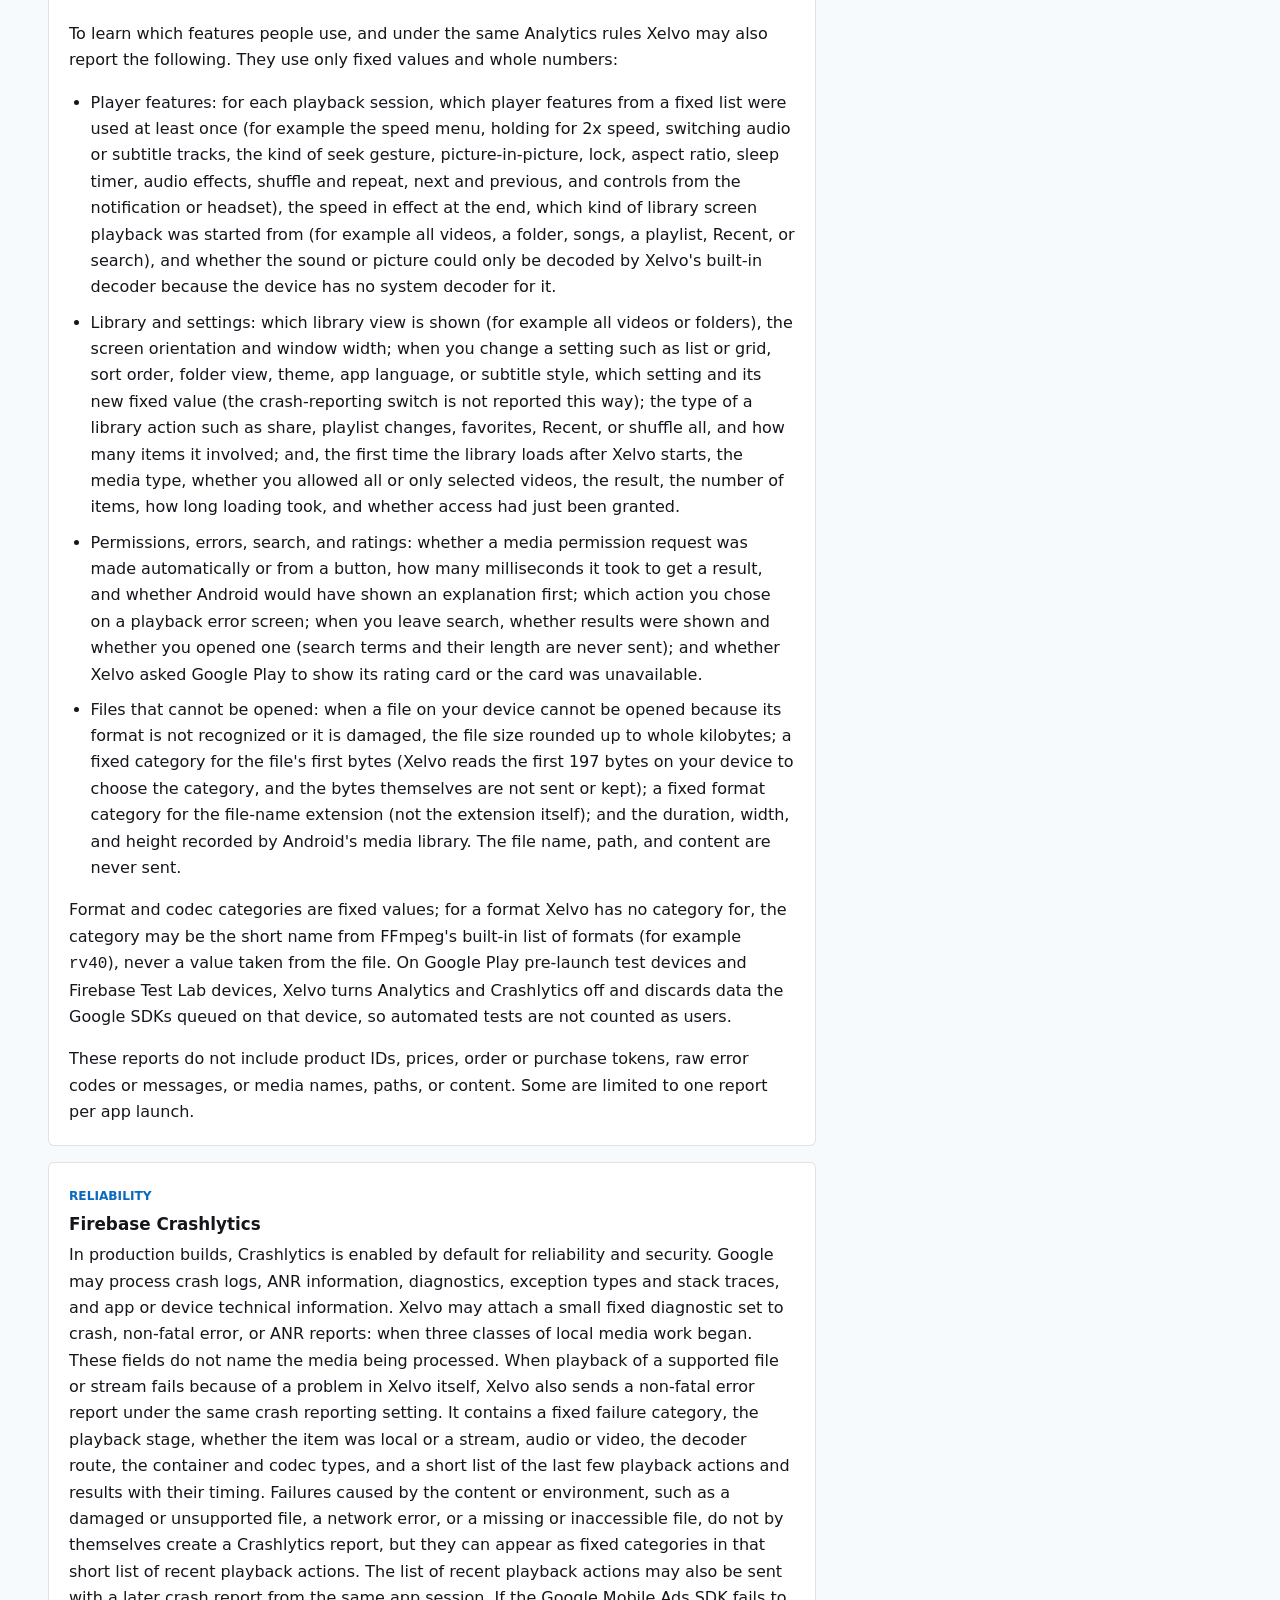
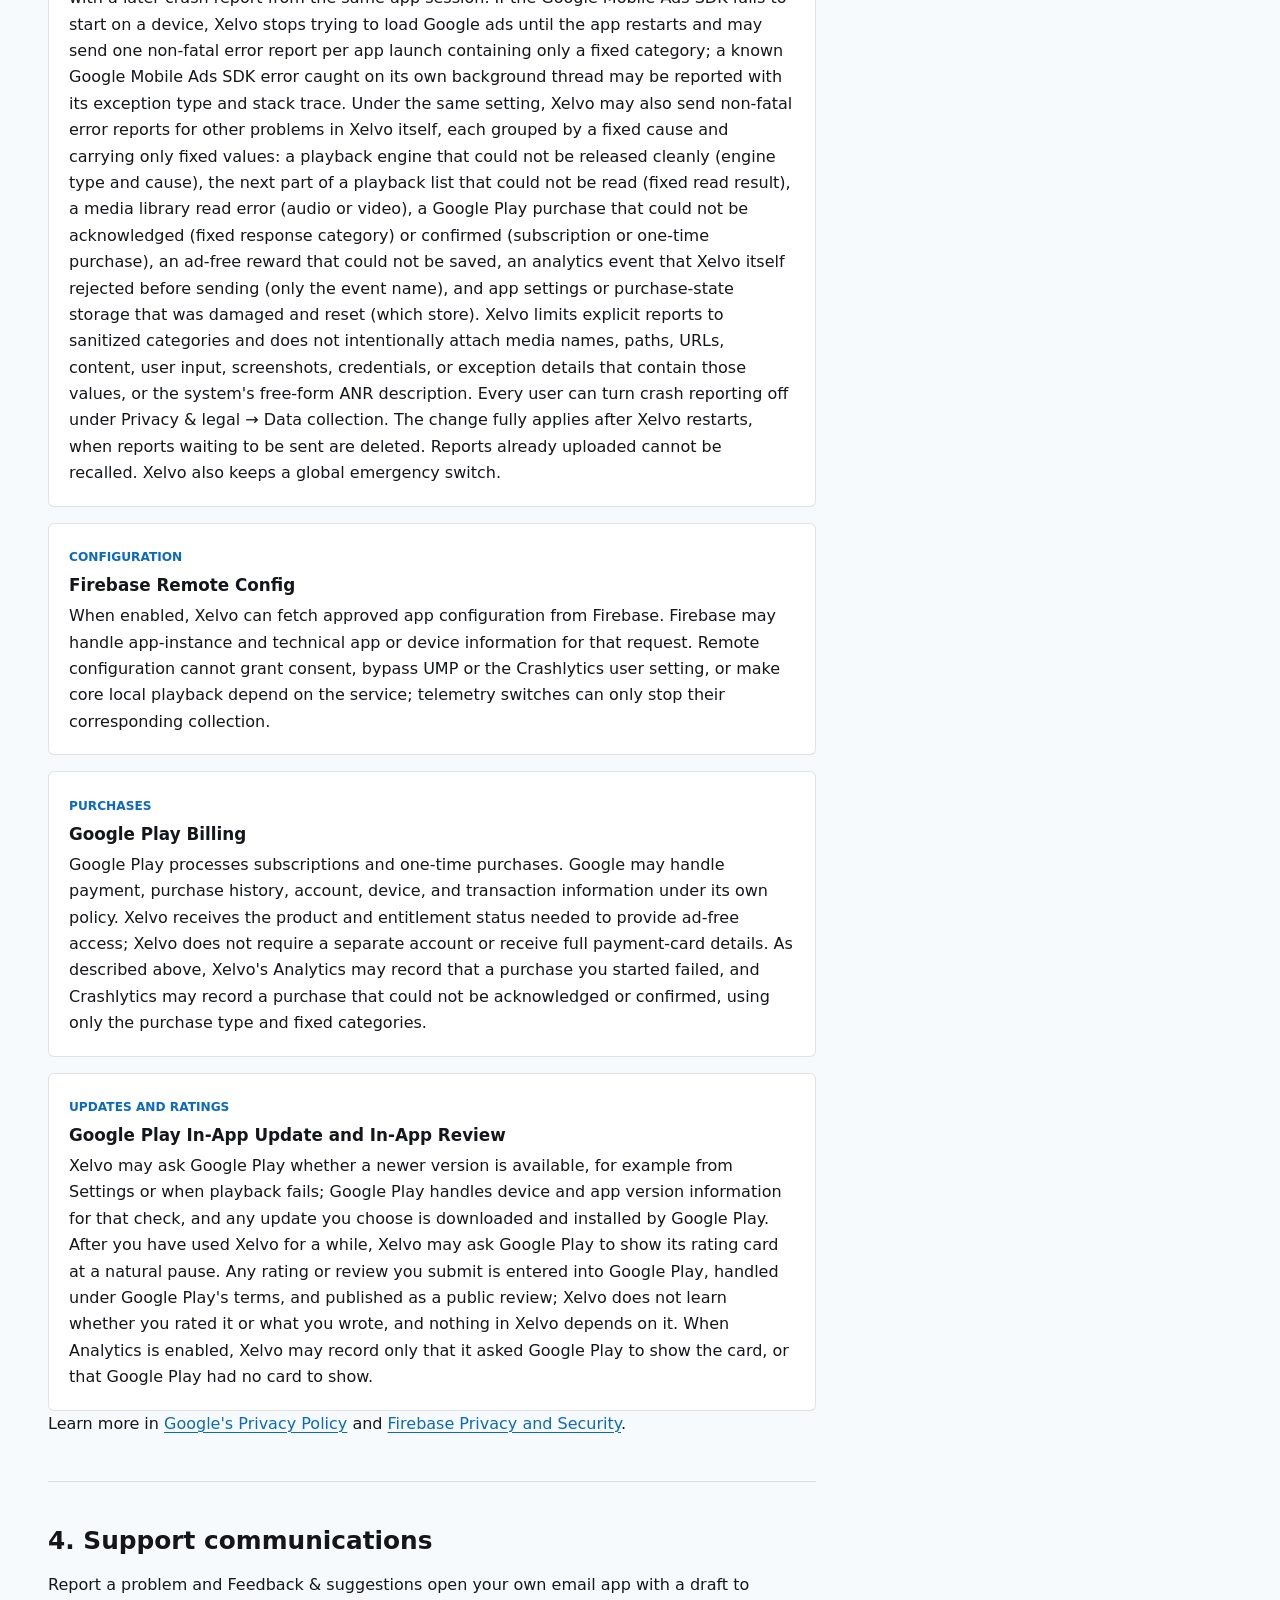
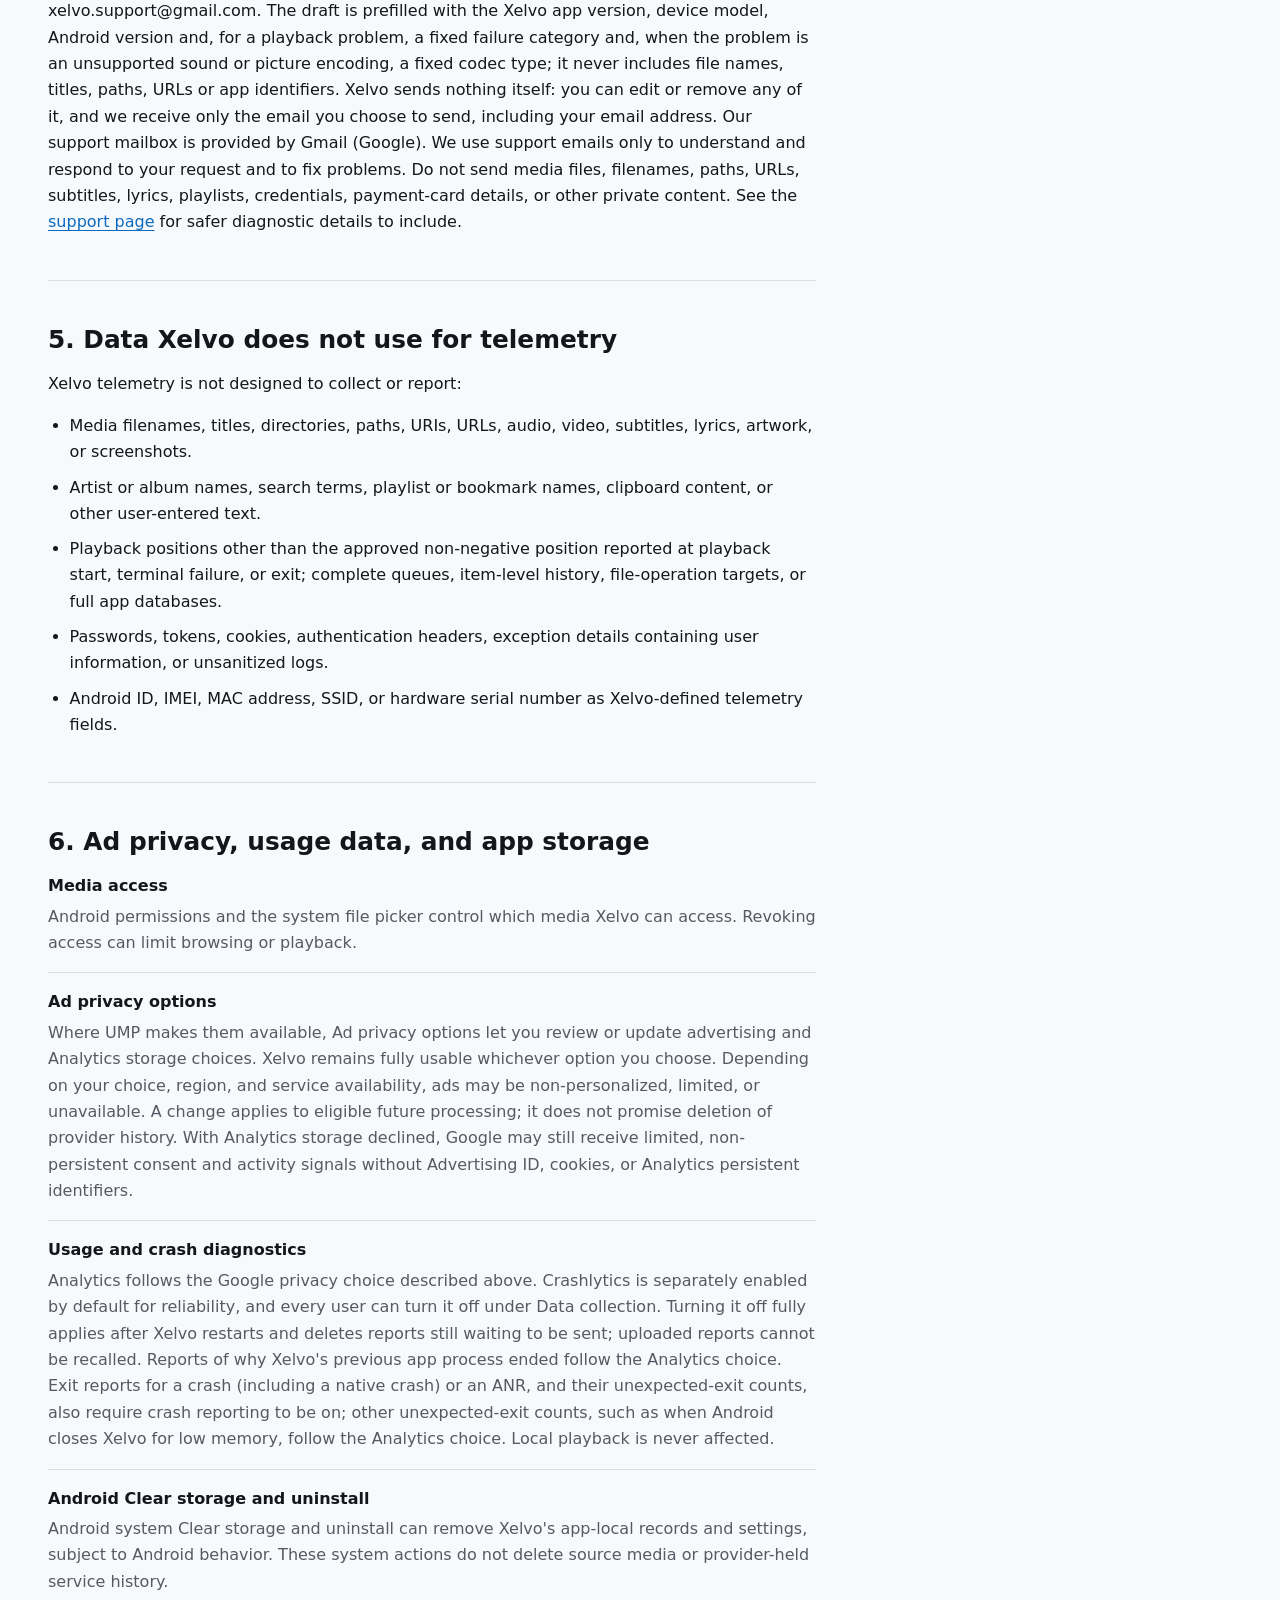
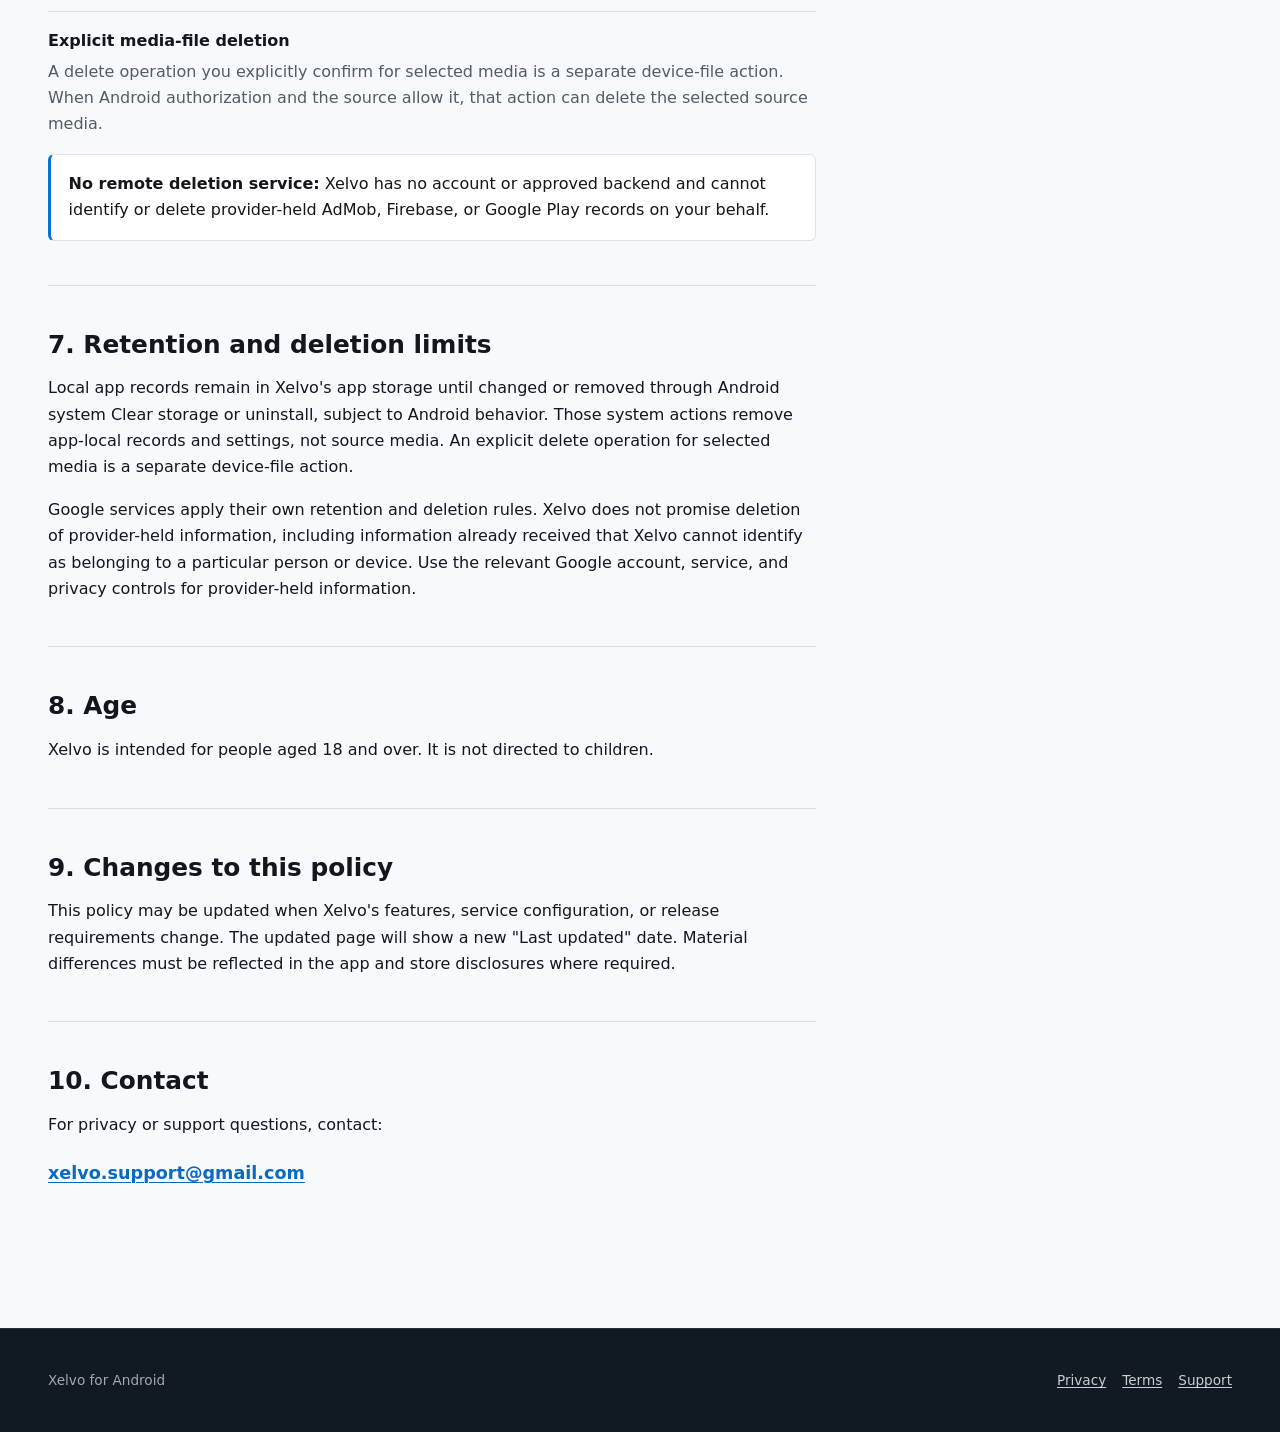
==== commit e979a981: "Update privacy.html" ====
--- a/privacy.html
+++ b/privacy.html
@@ -41,7 +41,7 @@
             device by default, while optional Google services are kept separate
             from the core playback task.
           </p>
-          <p class="meta">Last updated: October 20, 2026</p>
+          <p class="meta">Last updated: October 25, 2026</p>
         </header>
 
         <div class="summary-band" aria-labelledby="privacy-summary">
@@ -130,6 +130,7 @@
                 usable whichever option you choose; ads may become
                 non-personalized, limited, or unavailable.
               </p>
+              <p>Xelvo's AdMob app is linked to Firebase. When Analytics is enabled, Google Analytics automatically records each Google ad impression with the ad format, ad network, ad unit, and the estimated earnings and currency that AdMob reports for it.</p>
               <p>If a Google ad cannot be requested or is unavailable, the library may instead show a bundled Xelvo message about ad-free options. That local message does not create an AdMob request. When Analytics is enabled, Xelvo may record that the House message was shown or that its Remove Ads action was used; it does not report ad revenue or media identity.</p>
             </article>
 
@@ -229,12 +230,81 @@
                 were using it; that you declined a media or file permission;
                 that a file action did not fully complete; that subtitles or
                 lyrics did not load; that media opened from another app could
-                not be played; or that the consent form failed.
+                not be played; that the consent form failed; that a media
+                permission request ended without a result from Android; or
+                that the media library was empty the first time it loaded.
+              </p>
+              <p>
+                To learn which features people use, and under the same Analytics
+                rules Xelvo may also report the following. They use only fixed
+                values and whole numbers:
+              </p>
+              <ul>
+                <li>
+                  Player features: for each playback session, which player
+                  features from a fixed list were used at least once (for
+                  example the speed menu, holding for 2x speed, switching audio
+                  or subtitle tracks, the kind of seek gesture, picture-in-picture,
+                  lock, aspect ratio, sleep timer, audio effects, shuffle and
+                  repeat, next and previous, and controls from the notification
+                  or headset), the speed in effect at the end, which kind of
+                  library screen playback was started from (for example all
+                  videos, a folder, songs, a playlist, Recent, or search), and
+                  whether the sound or picture could only be decoded by Xelvo's
+                  built-in decoder because the device has no system decoder
+                  for it.
+                </li>
+                <li>
+                  Library and settings: which library view is shown (for
+                  example all videos or folders), the screen orientation and
+                  window width; when you change a setting such as list or grid,
+                  sort order, folder view, theme, app language, or subtitle
+                  style, which setting and its new fixed value (the
+                  crash-reporting switch is not reported this way); the type of
+                  a library action such as share, playlist changes, favorites,
+                  Recent, or shuffle all, and how many items it involved; and,
+                  the first time the library loads after Xelvo starts, the media
+                  type, whether you allowed all or only selected videos, the
+                  result, the number of items, how long loading took, and
+                  whether access had just been granted.
+                </li>
+                <li>
+                  Permissions, errors, search, and ratings: whether a media
+                  permission request was made automatically or from a button,
+                  how many milliseconds it took to get a result, and whether
+                  Android would have shown an explanation first; which action
+                  you chose on a playback error screen; when you leave search,
+                  whether results were shown and whether you opened one (search
+                  terms and their length are never sent); and whether Xelvo
+                  asked Google Play to show its rating card or the card was
+                  unavailable.
+                </li>
+                <li>
+                  Files that cannot be opened: when a file on your device cannot
+                  be opened because its format is not recognized or it is
+                  damaged, the file size rounded up to whole kilobytes; a fixed
+                  category for the file's first bytes (Xelvo reads the first 197
+                  bytes on your device to choose the category, and the bytes
+                  themselves are not sent or kept); a fixed format category for
+                  the file-name extension (not the extension itself); and the
+                  duration, width, and height recorded by Android's media
+                  library. The file name, path, and content are never sent.
+                </li>
+              </ul>
+              <p>
+                Format and codec categories are fixed values; for a format
+                Xelvo has no category for, the category may be the short name
+                from FFmpeg's built-in list of formats (for example
+                <code>rv40</code>), never a value taken from the file. On Google
+                Play pre-launch test devices and Firebase Test Lab devices,
+                Xelvo turns Analytics and Crashlytics off and discards data the
+                Google SDKs queued on that device, so automated tests are not
+                counted as users.
               </p>
               <p>
                 These reports do not include product IDs, prices, order or
-                purchase tokens, raw error codes or messages, or media
-                information. Some are limited to one report per app launch.
+                purchase tokens, raw error codes or messages, or media names,
+                paths, or content. Some are limited to one report per app launch.
               </p>
             </article>
 
@@ -275,7 +345,8 @@
                 result), a media library read error (audio or video), a Google
                 Play purchase that could not be acknowledged (fixed response
                 category) or confirmed (subscription or one-time purchase), an
-                ad-free reward that could not be saved, and app settings or
+                ad-free reward that could not be saved, an analytics event that Xelvo
+                itself rejected before sending (only the event name), and app settings or
                 purchase-state storage that was damaged and reset (which store).
                 Xelvo limits explicit reports to
                 sanitized categories and does not
@@ -332,7 +403,9 @@
                 review you submit is entered into Google Play, handled under
                 Google Play's terms, and published as a public review; Xelvo does
                 not learn whether you rated it or what you wrote, and nothing in
-                Xelvo depends on it.
+                Xelvo depends on it. When Analytics is enabled, Xelvo may record
+                only that it asked Google Play to show the card, or that Google
+                Play had no card to show.
               </p>
             </article>
           </div>
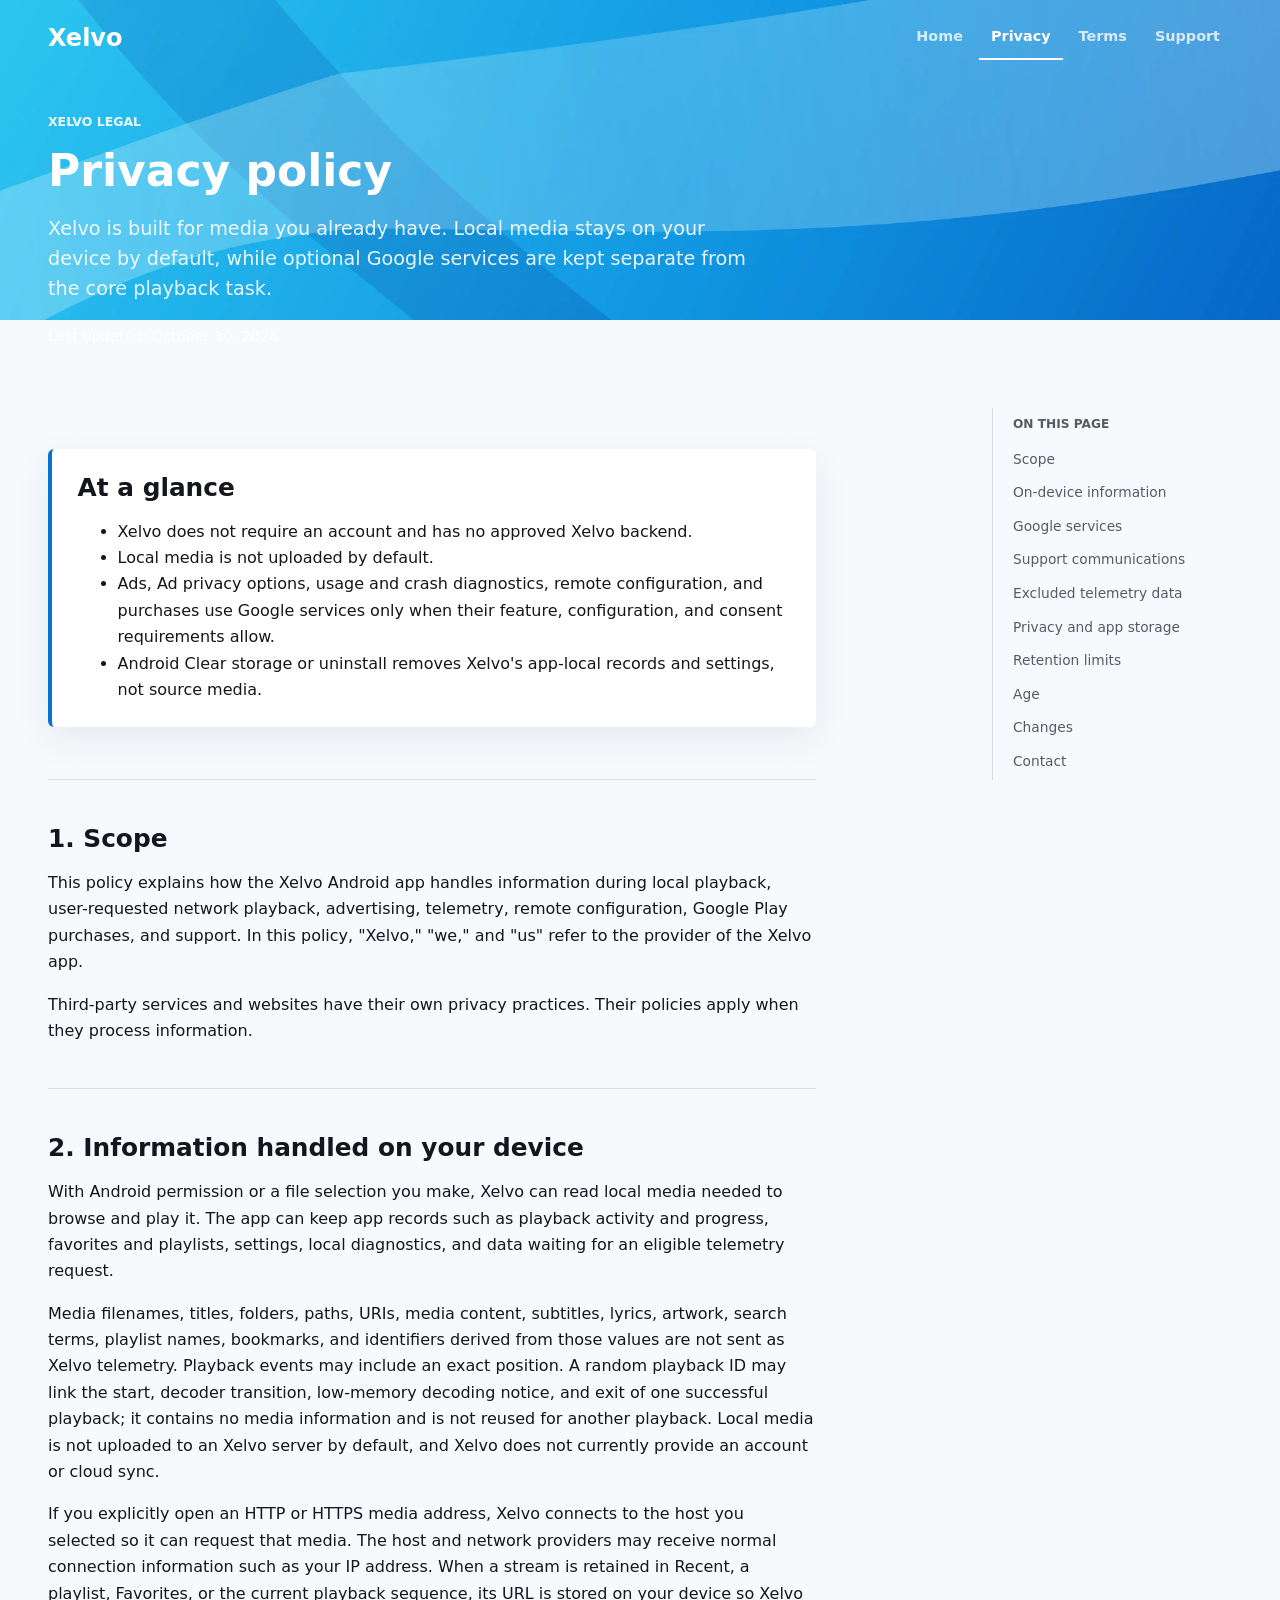
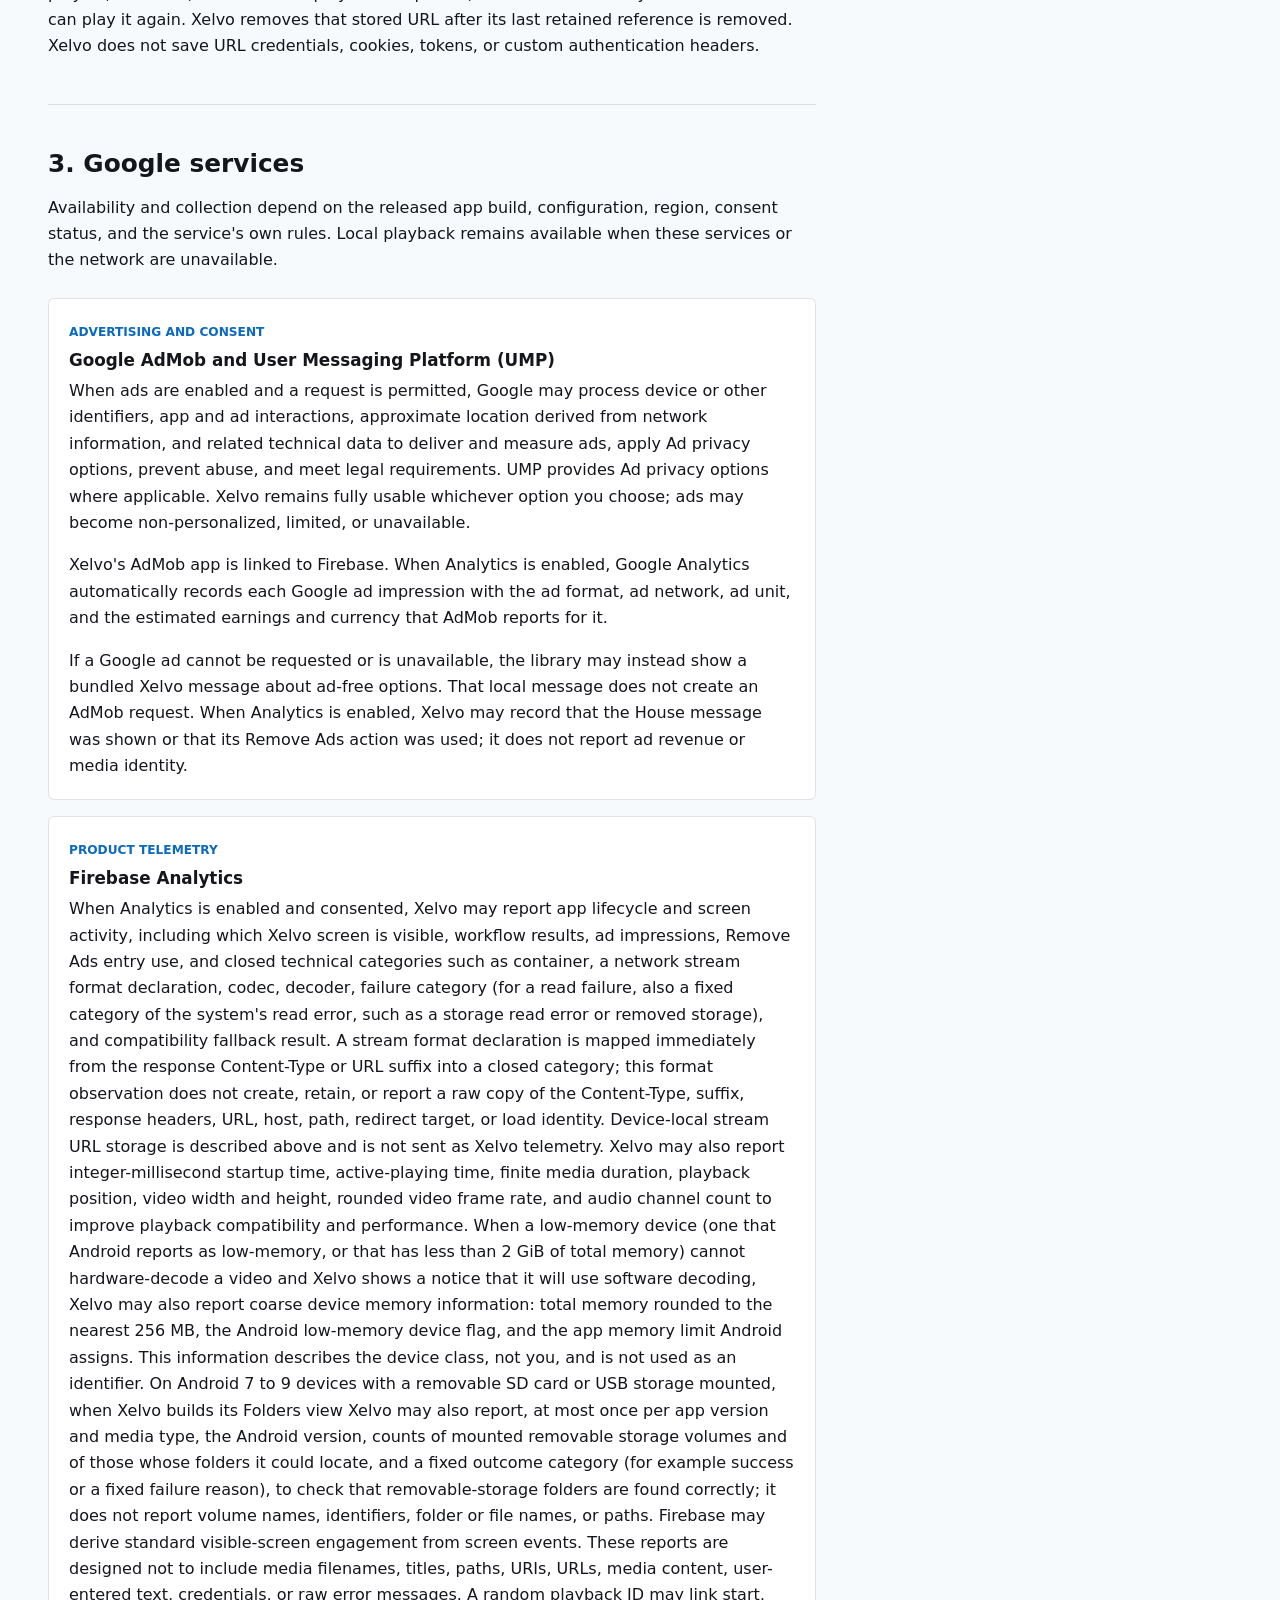
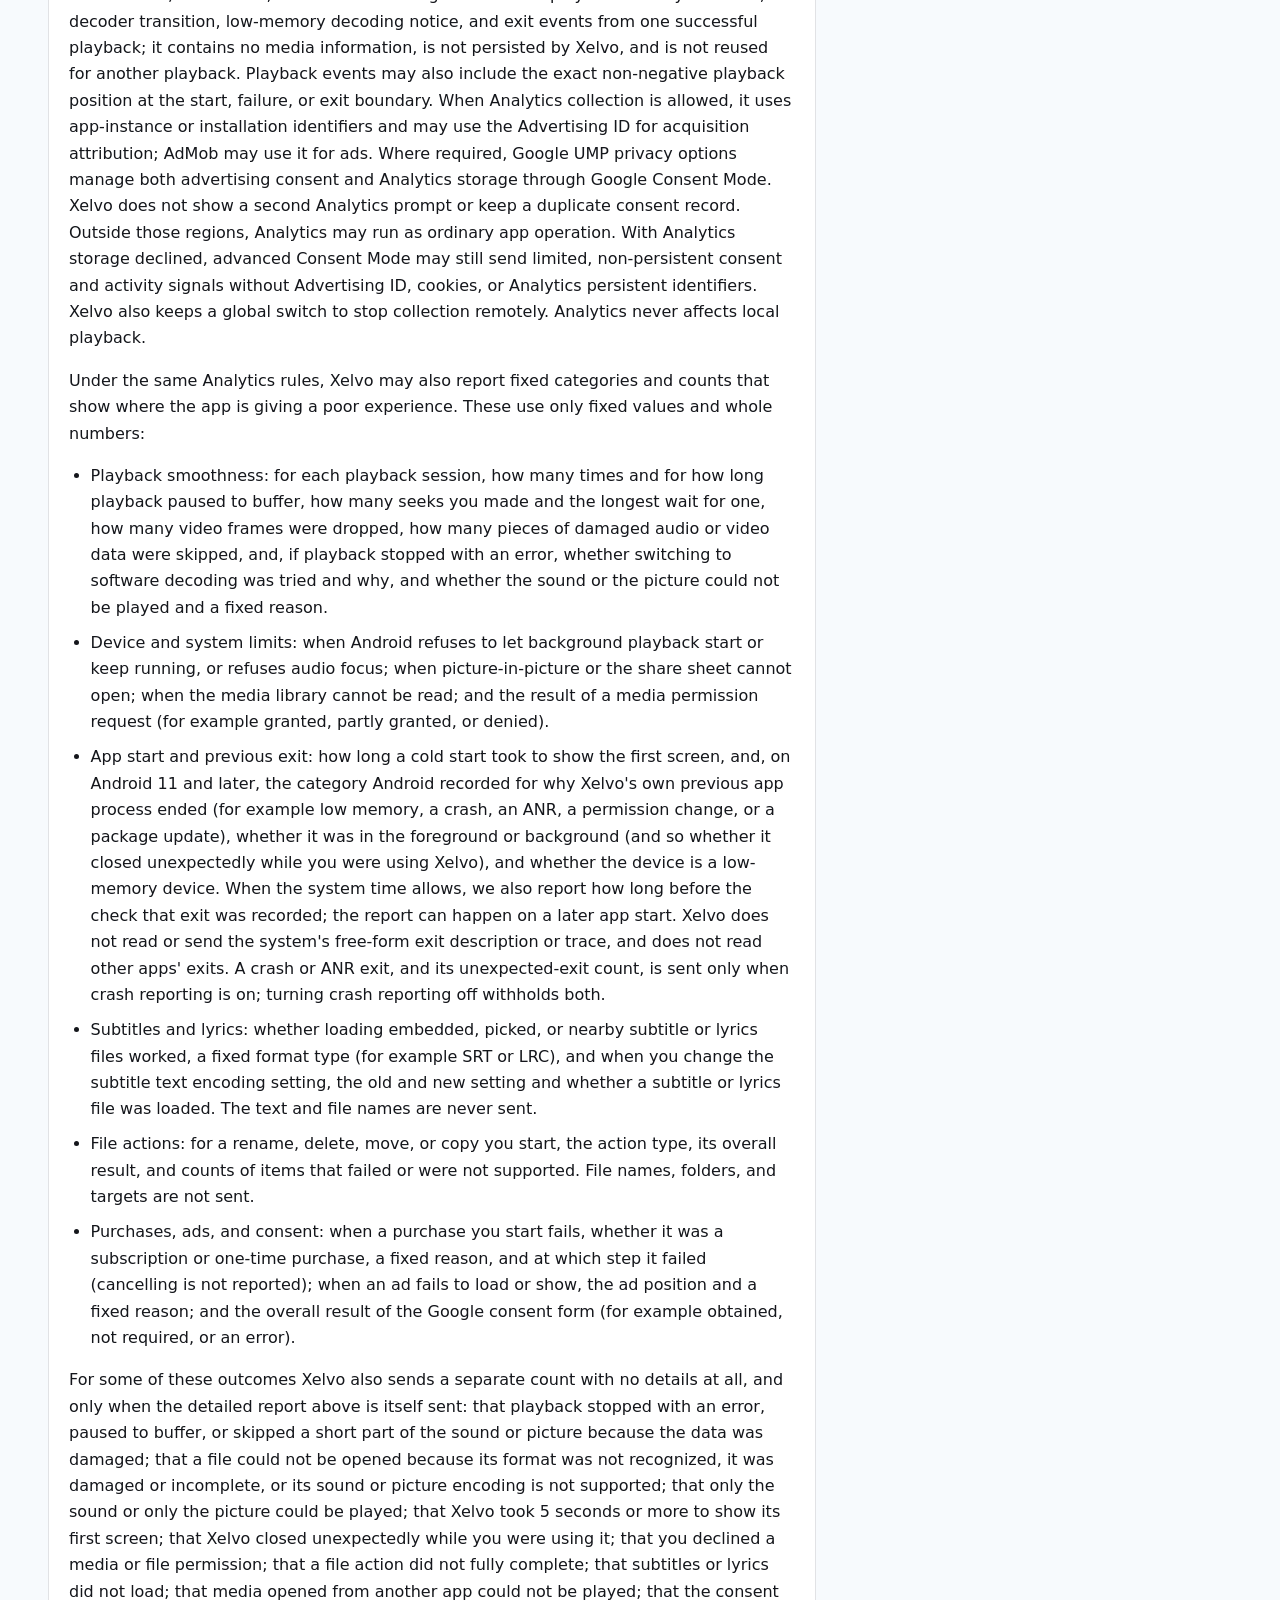
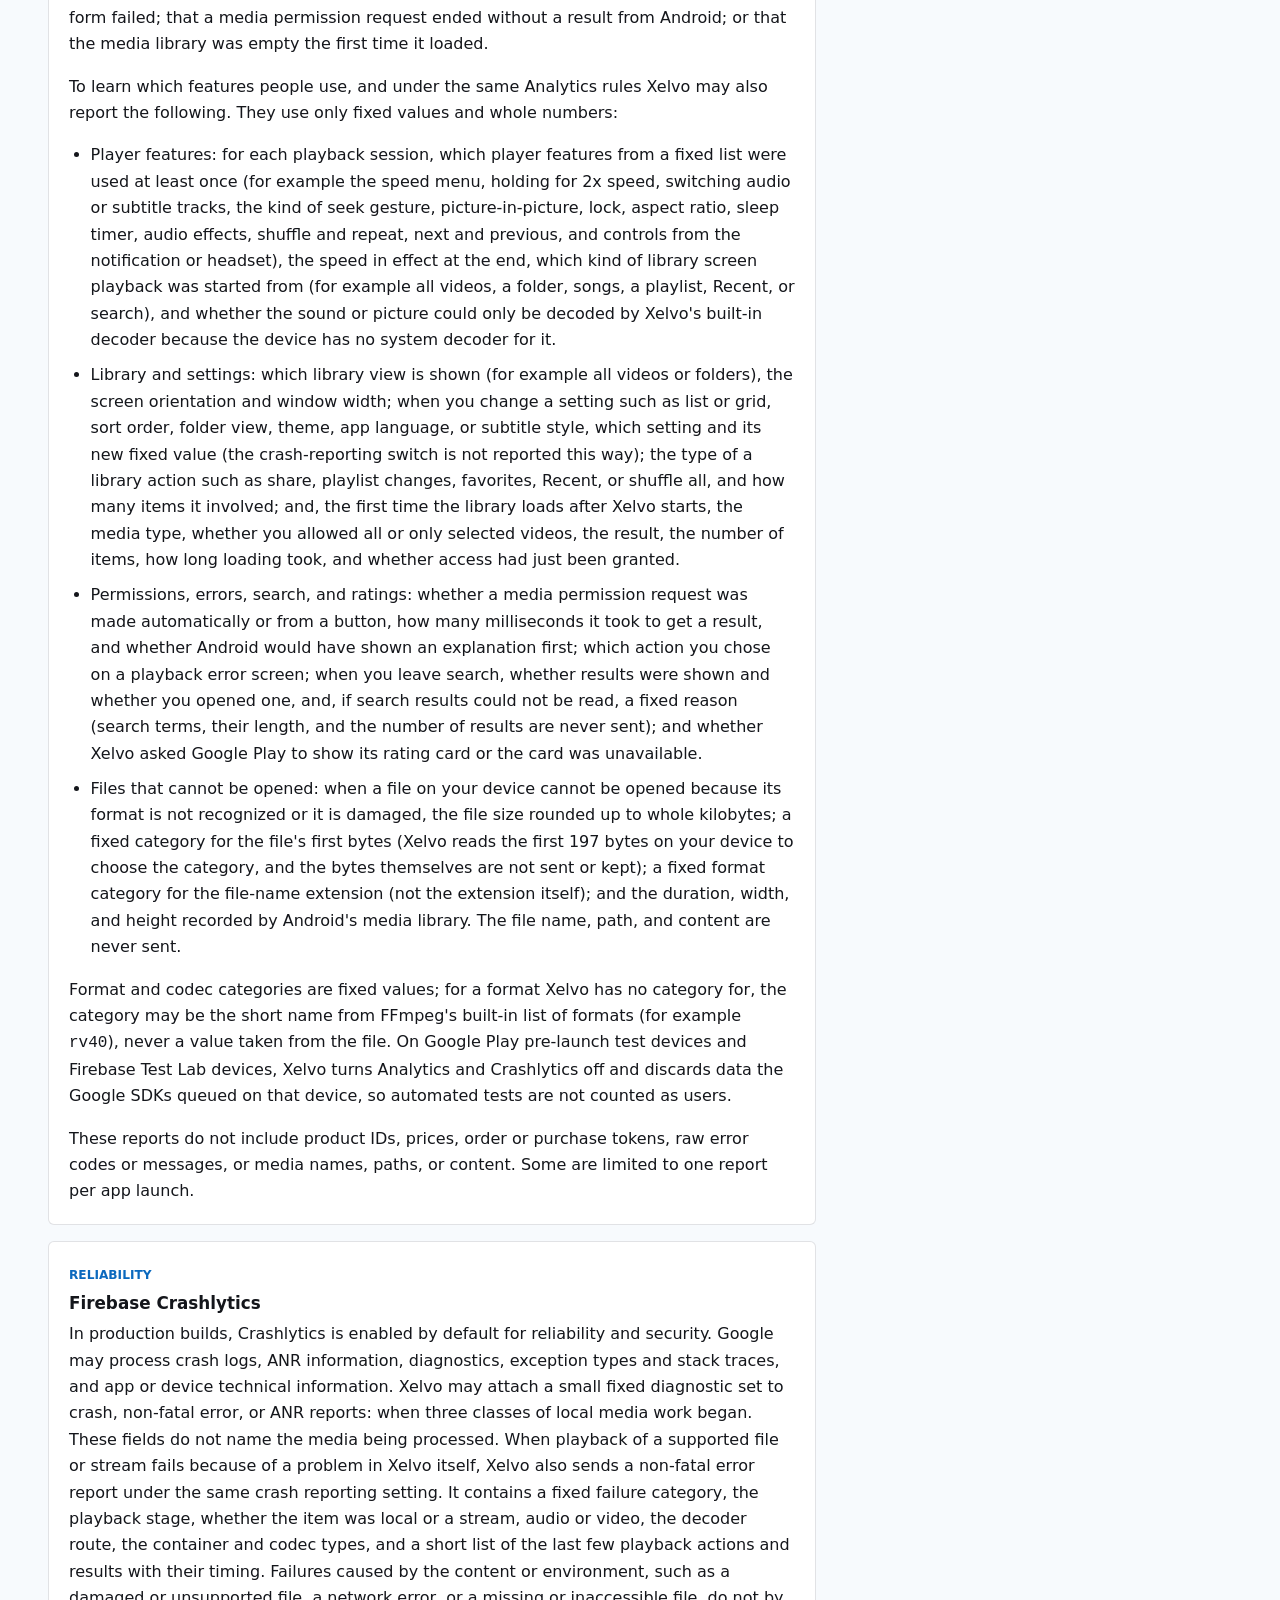
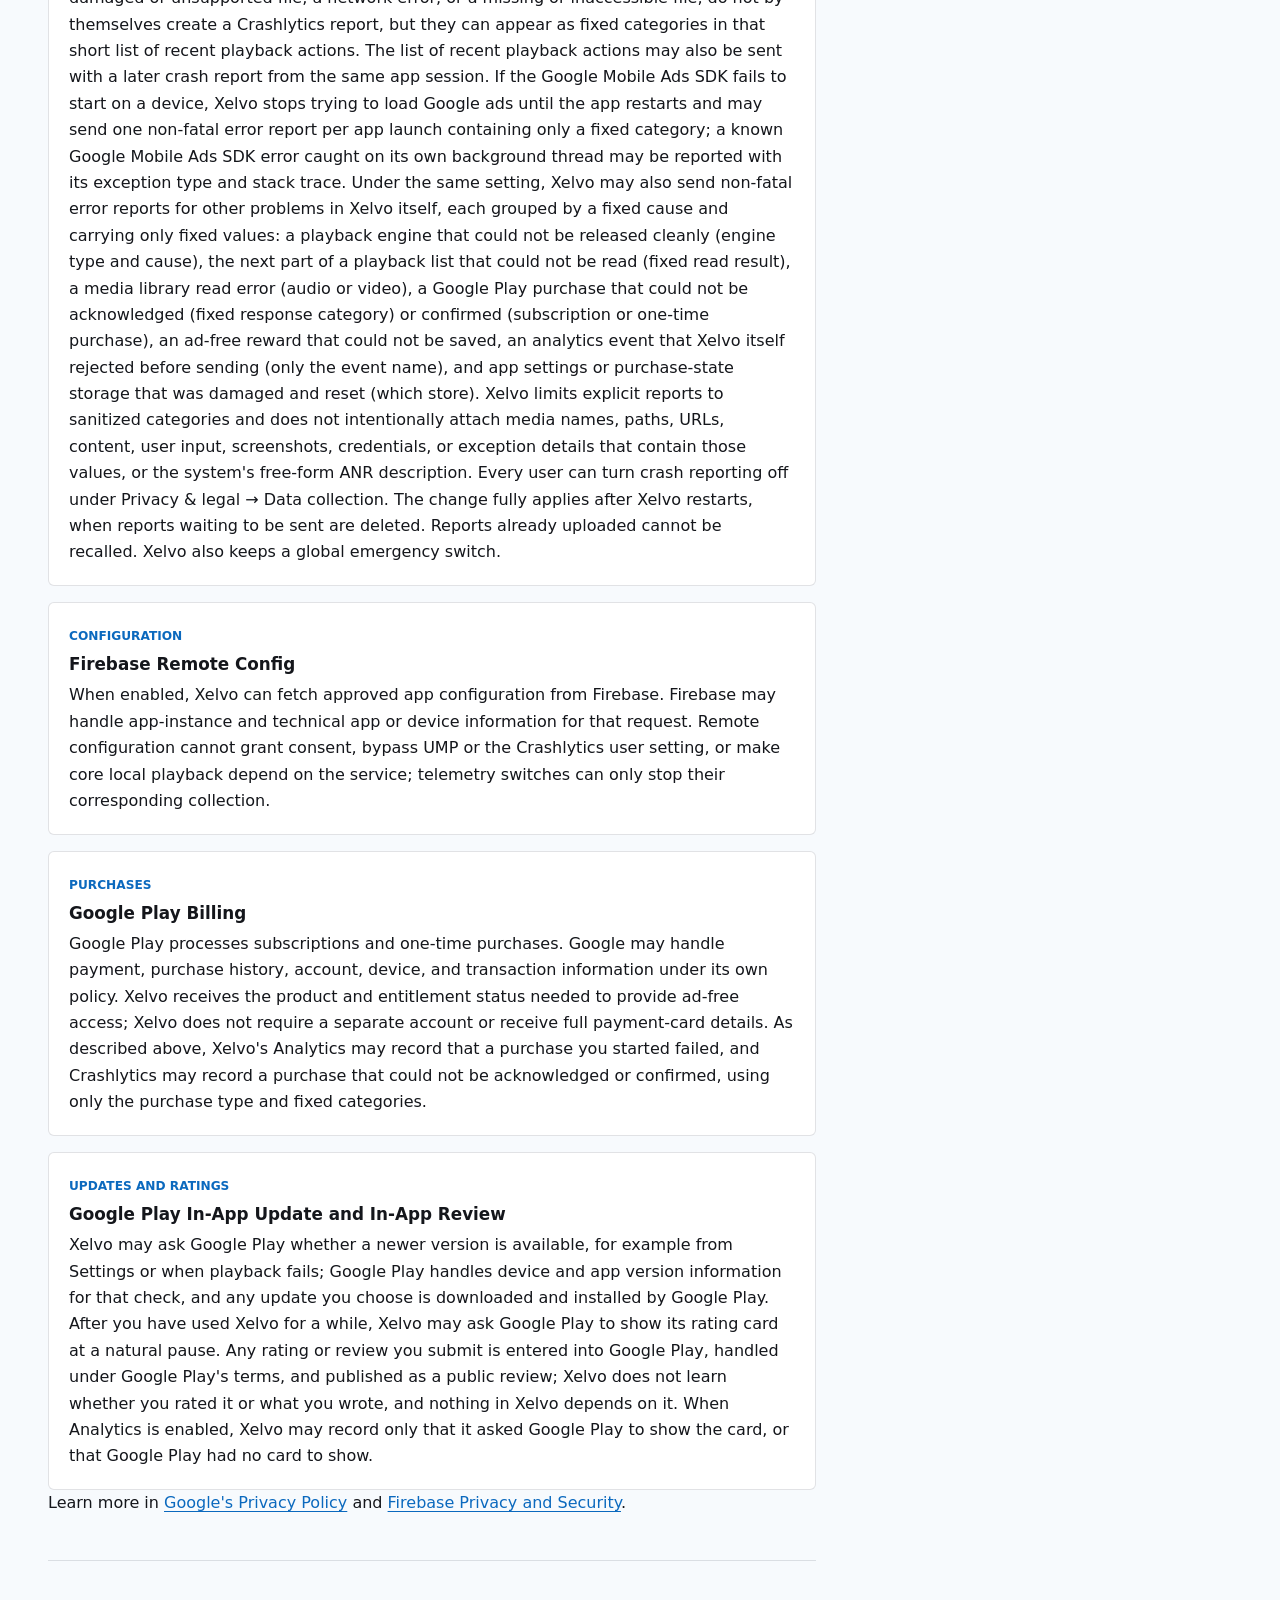
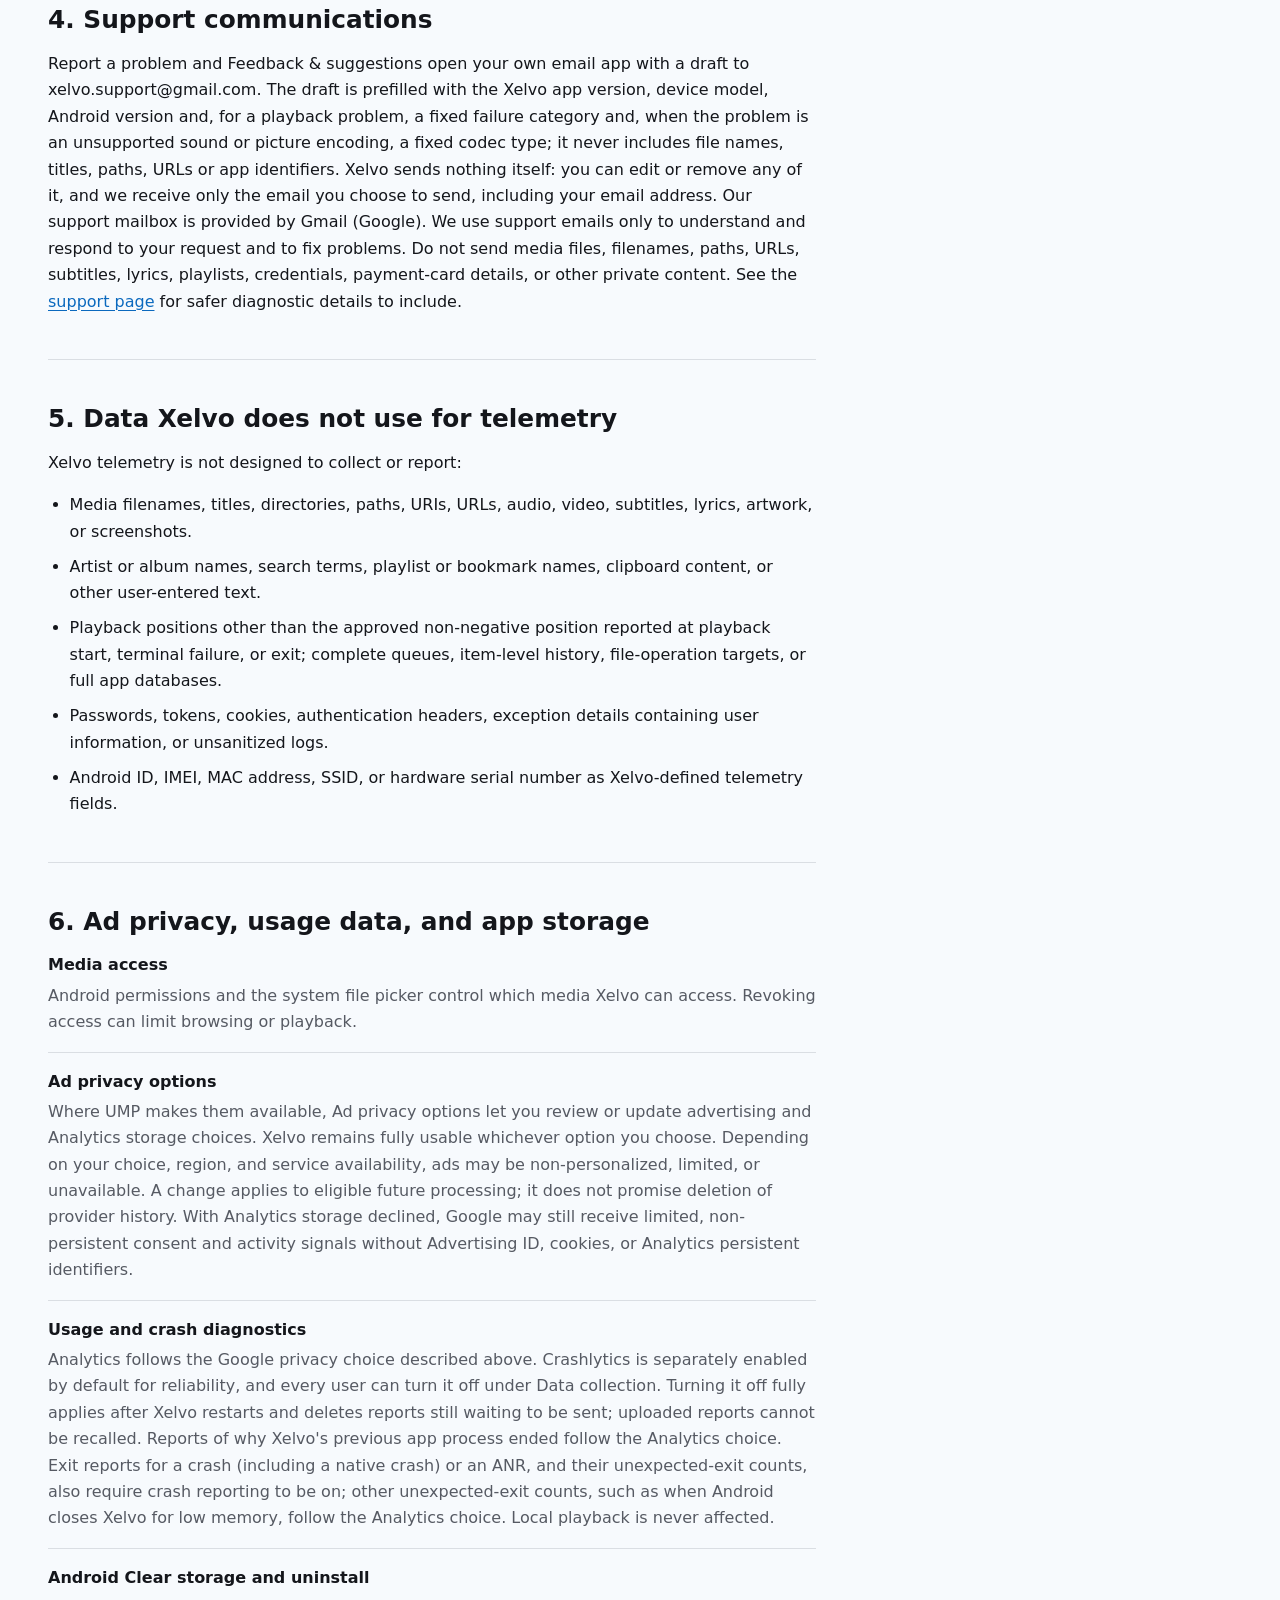
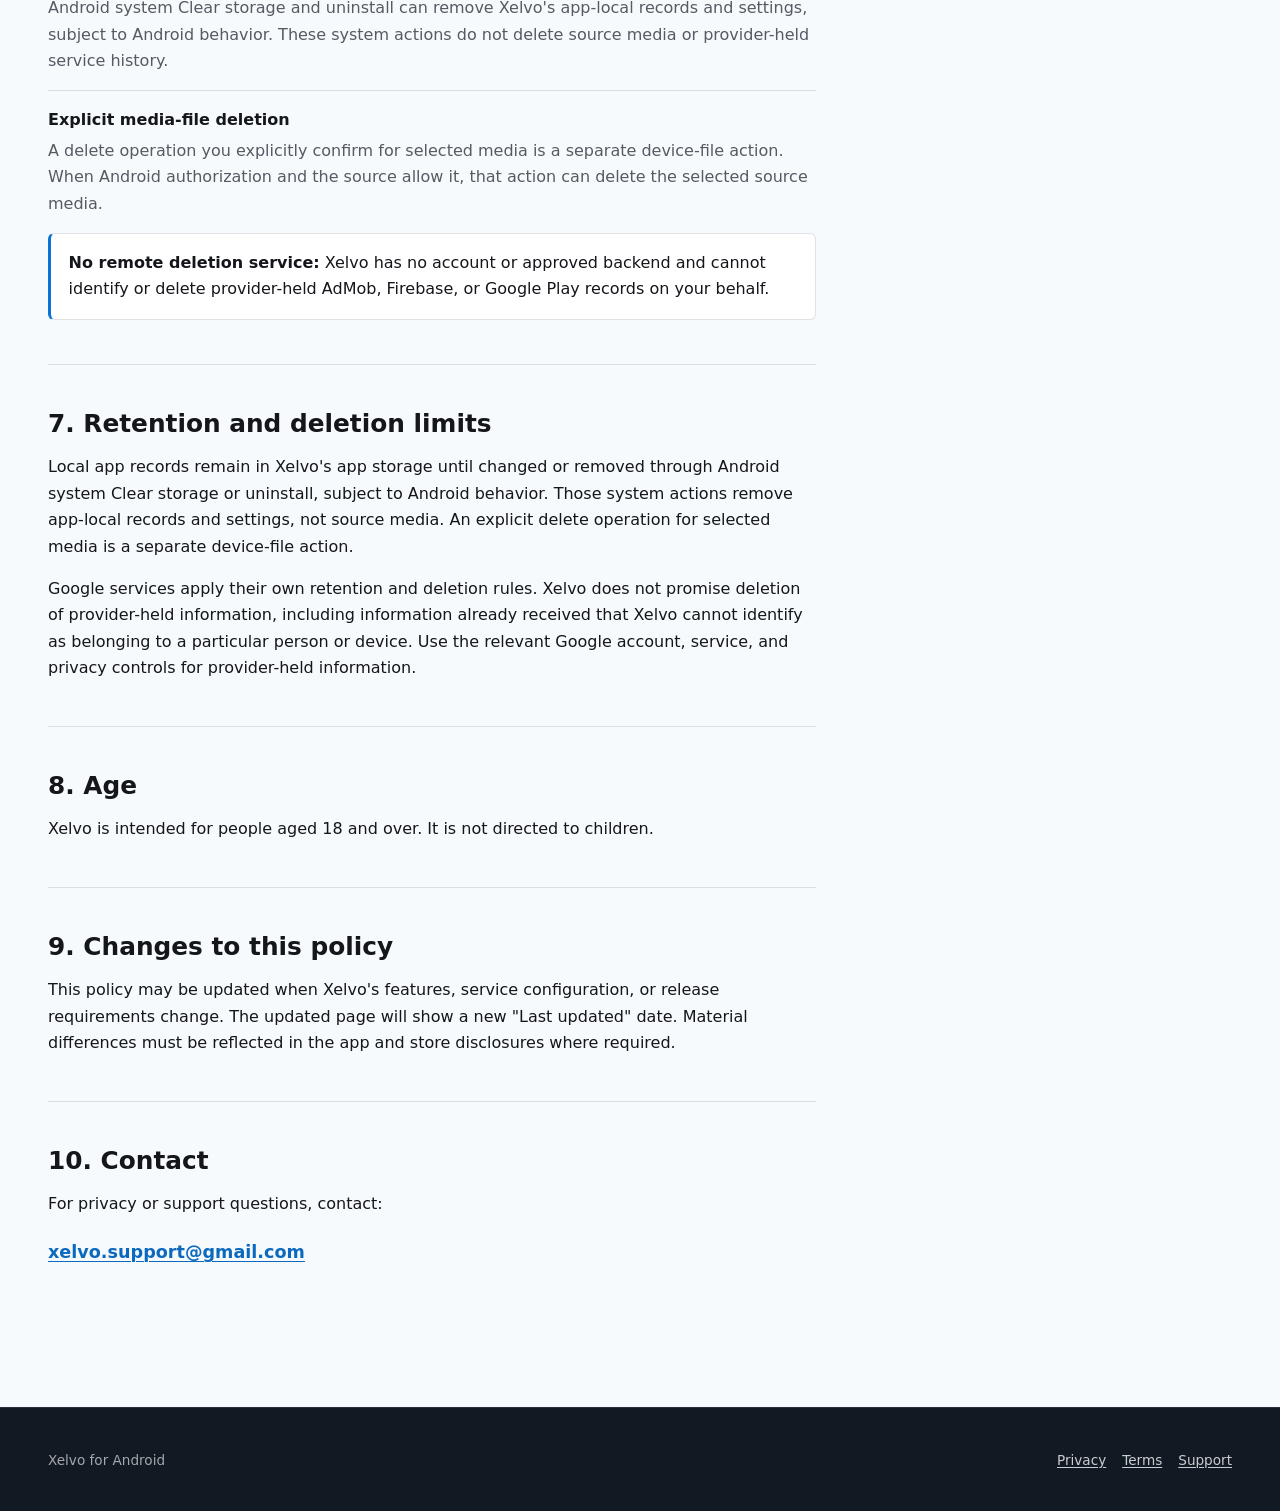
==== commit 2cc1d51b: "Update privacy.html" ====
--- a/privacy.html
+++ b/privacy.html
@@ -41,7 +41,7 @@
             device by default, while optional Google services are kept separate
             from the core playback task.
           </p>
-          <p class="meta">Last updated: October 25, 2026</p>
+          <p class="meta">Last updated: October 30, 2026</p>
         </header>
 
         <div class="summary-band" aria-labelledby="privacy-summary">
@@ -141,7 +141,7 @@
                 When Analytics is enabled and consented, Xelvo may report app
                 lifecycle and screen activity, including which Xelvo screen is visible,
                 workflow results, ad impressions, Remove Ads entry use, and closed technical categories such as container, a network stream format declaration, codec, decoder, failure
-                category, and compatibility fallback result. A stream format declaration is mapped immediately from the response Content-Type or URL suffix into a closed category; this format observation does not create, retain, or report a raw copy of the Content-Type, suffix, response headers, URL, host, path, redirect target, or load identity. Device-local stream URL storage is described above and is not sent as Xelvo telemetry. Xelvo may also report integer-millisecond startup time, active-playing time, finite media duration, playback position, video width and height, rounded video frame rate, and audio channel count to improve playback compatibility and performance. When a low-memory device (one that Android reports as low-memory, or that has less than 2 GiB of total memory) cannot hardware-decode a video and Xelvo shows a notice that it will use software decoding, Xelvo may also report coarse device memory information: total memory rounded to the nearest 256 MB, the Android low-memory device flag, and the app memory limit Android assigns. This information describes the device class, not you, and is not used as an identifier. On Android 7 to 9 devices with a removable SD card or USB storage mounted, when Xelvo builds its Folders view Xelvo may also report, at most once per app version and media type, the Android version, counts of mounted removable storage volumes and of those whose folders it could locate, and a fixed outcome category (for example success or a fixed failure reason), to check that removable-storage folders are found correctly; it does not report volume names, identifiers, folder or file names, or paths. Firebase may derive standard
+                category (for a read failure, also a fixed category of the system's read error, such as a storage read error or removed storage), and compatibility fallback result. A stream format declaration is mapped immediately from the response Content-Type or URL suffix into a closed category; this format observation does not create, retain, or report a raw copy of the Content-Type, suffix, response headers, URL, host, path, redirect target, or load identity. Device-local stream URL storage is described above and is not sent as Xelvo telemetry. Xelvo may also report integer-millisecond startup time, active-playing time, finite media duration, playback position, video width and height, rounded video frame rate, and audio channel count to improve playback compatibility and performance. When a low-memory device (one that Android reports as low-memory, or that has less than 2 GiB of total memory) cannot hardware-decode a video and Xelvo shows a notice that it will use software decoding, Xelvo may also report coarse device memory information: total memory rounded to the nearest 256 MB, the Android low-memory device flag, and the app memory limit Android assigns. This information describes the device class, not you, and is not used as an identifier. On Android 7 to 9 devices with a removable SD card or USB storage mounted, when Xelvo builds its Folders view Xelvo may also report, at most once per app version and media type, the Android version, counts of mounted removable storage volumes and of those whose folders it could locate, and a fixed outcome category (for example success or a fixed failure reason), to check that removable-storage folders are found correctly; it does not report volume names, identifiers, folder or file names, or paths. Firebase may derive standard
                 visible-screen engagement from screen events. These reports are
                 designed not to include media filenames, titles, paths, URIs, URLs,
                 media content, user-entered text, credentials, or raw error messages.
@@ -274,8 +274,10 @@
                   how many milliseconds it took to get a result, and whether
                   Android would have shown an explanation first; which action
                   you chose on a playback error screen; when you leave search,
-                  whether results were shown and whether you opened one (search
-                  terms and their length are never sent); and whether Xelvo
+                  whether results were shown and whether you opened one, and,
+                  if search results could not be read, a fixed reason (search
+                  terms, their length, and the number of results are never
+                  sent); and whether Xelvo
                   asked Google Play to show its rating card or the card was
                   unavailable.
                 </li>
